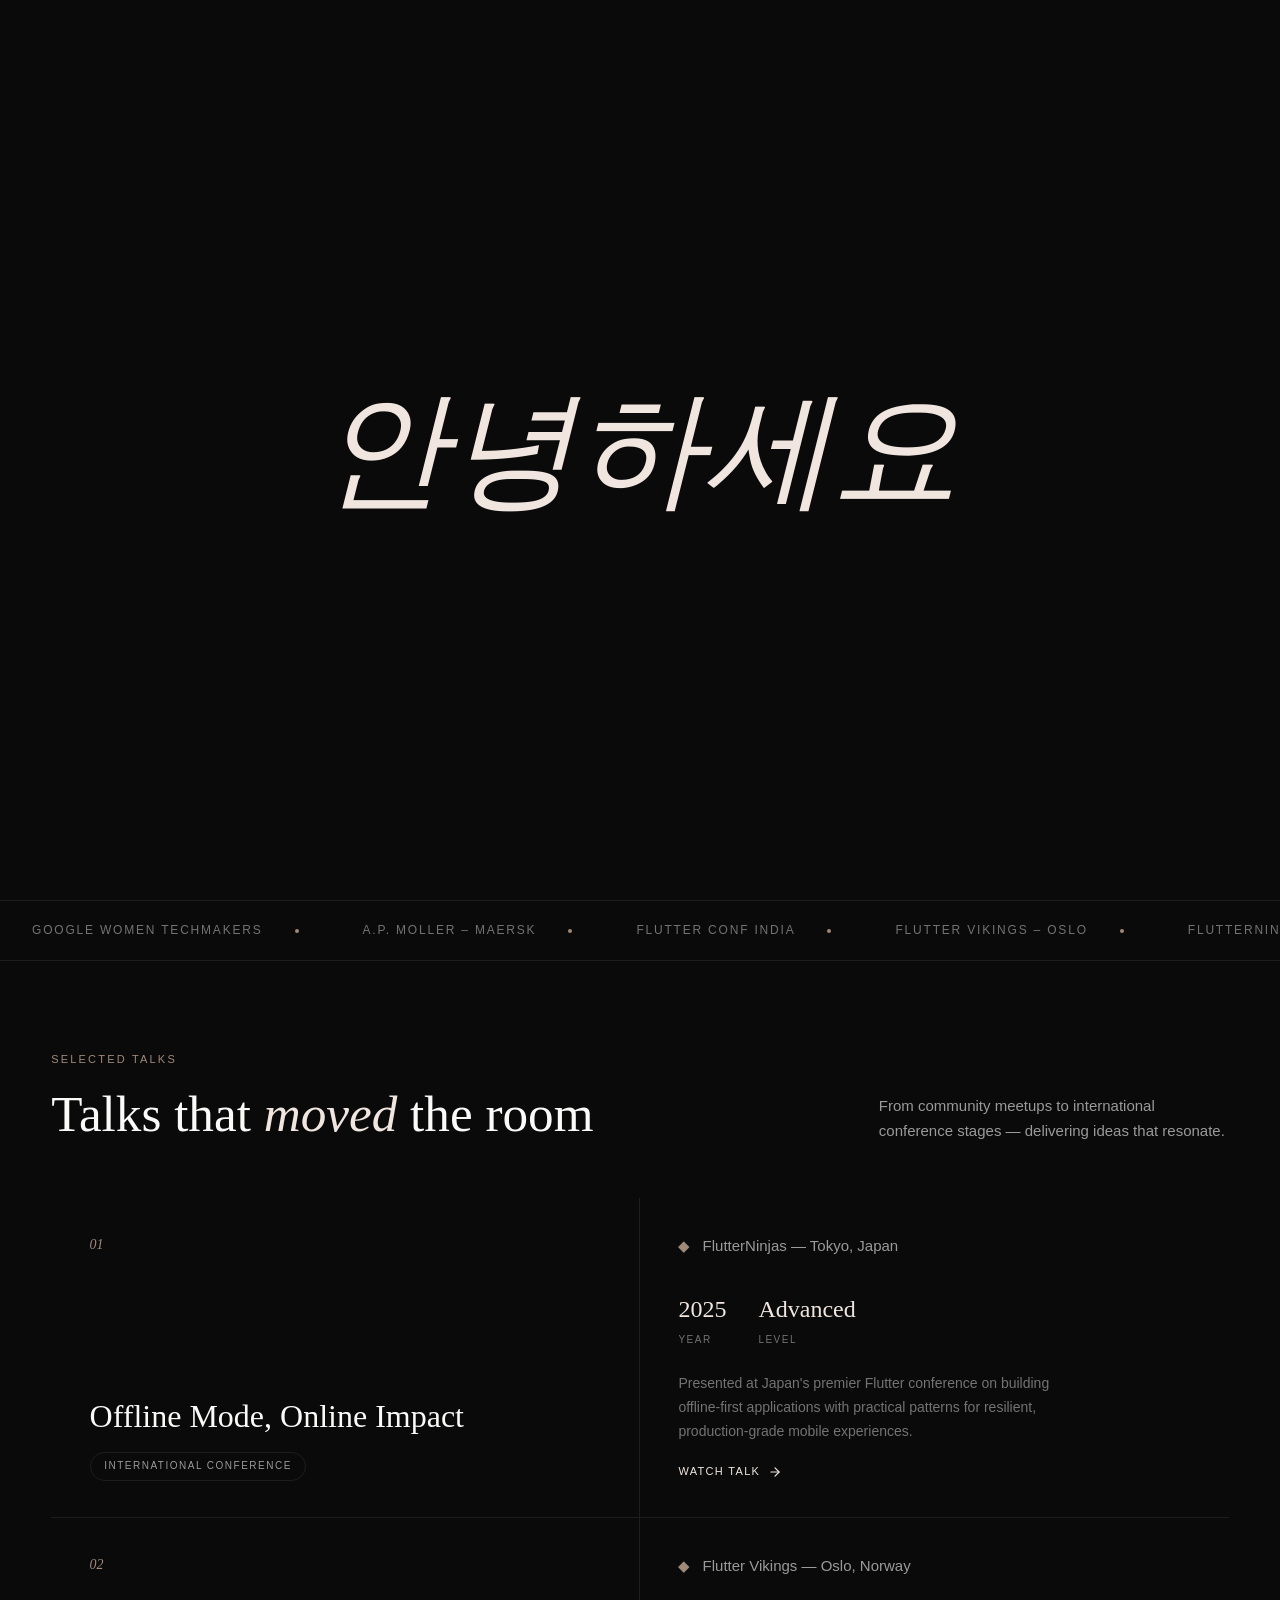
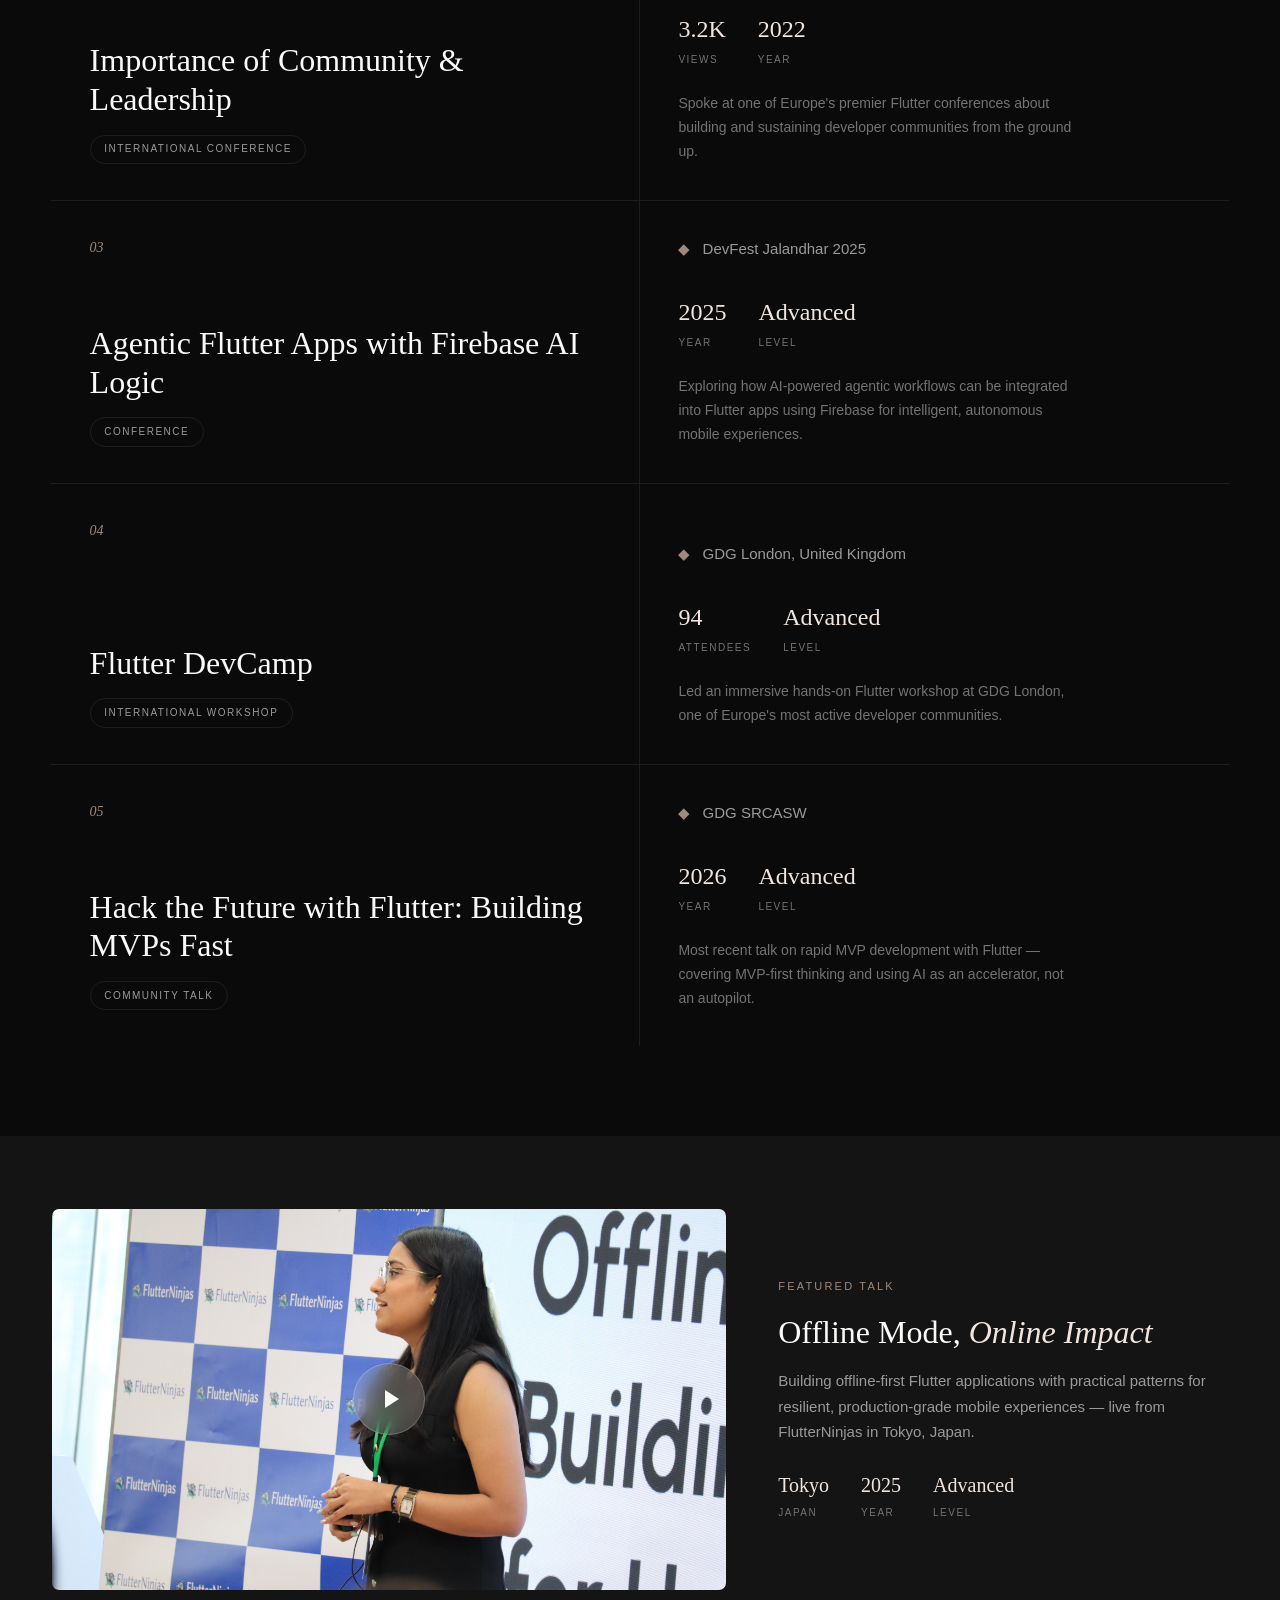
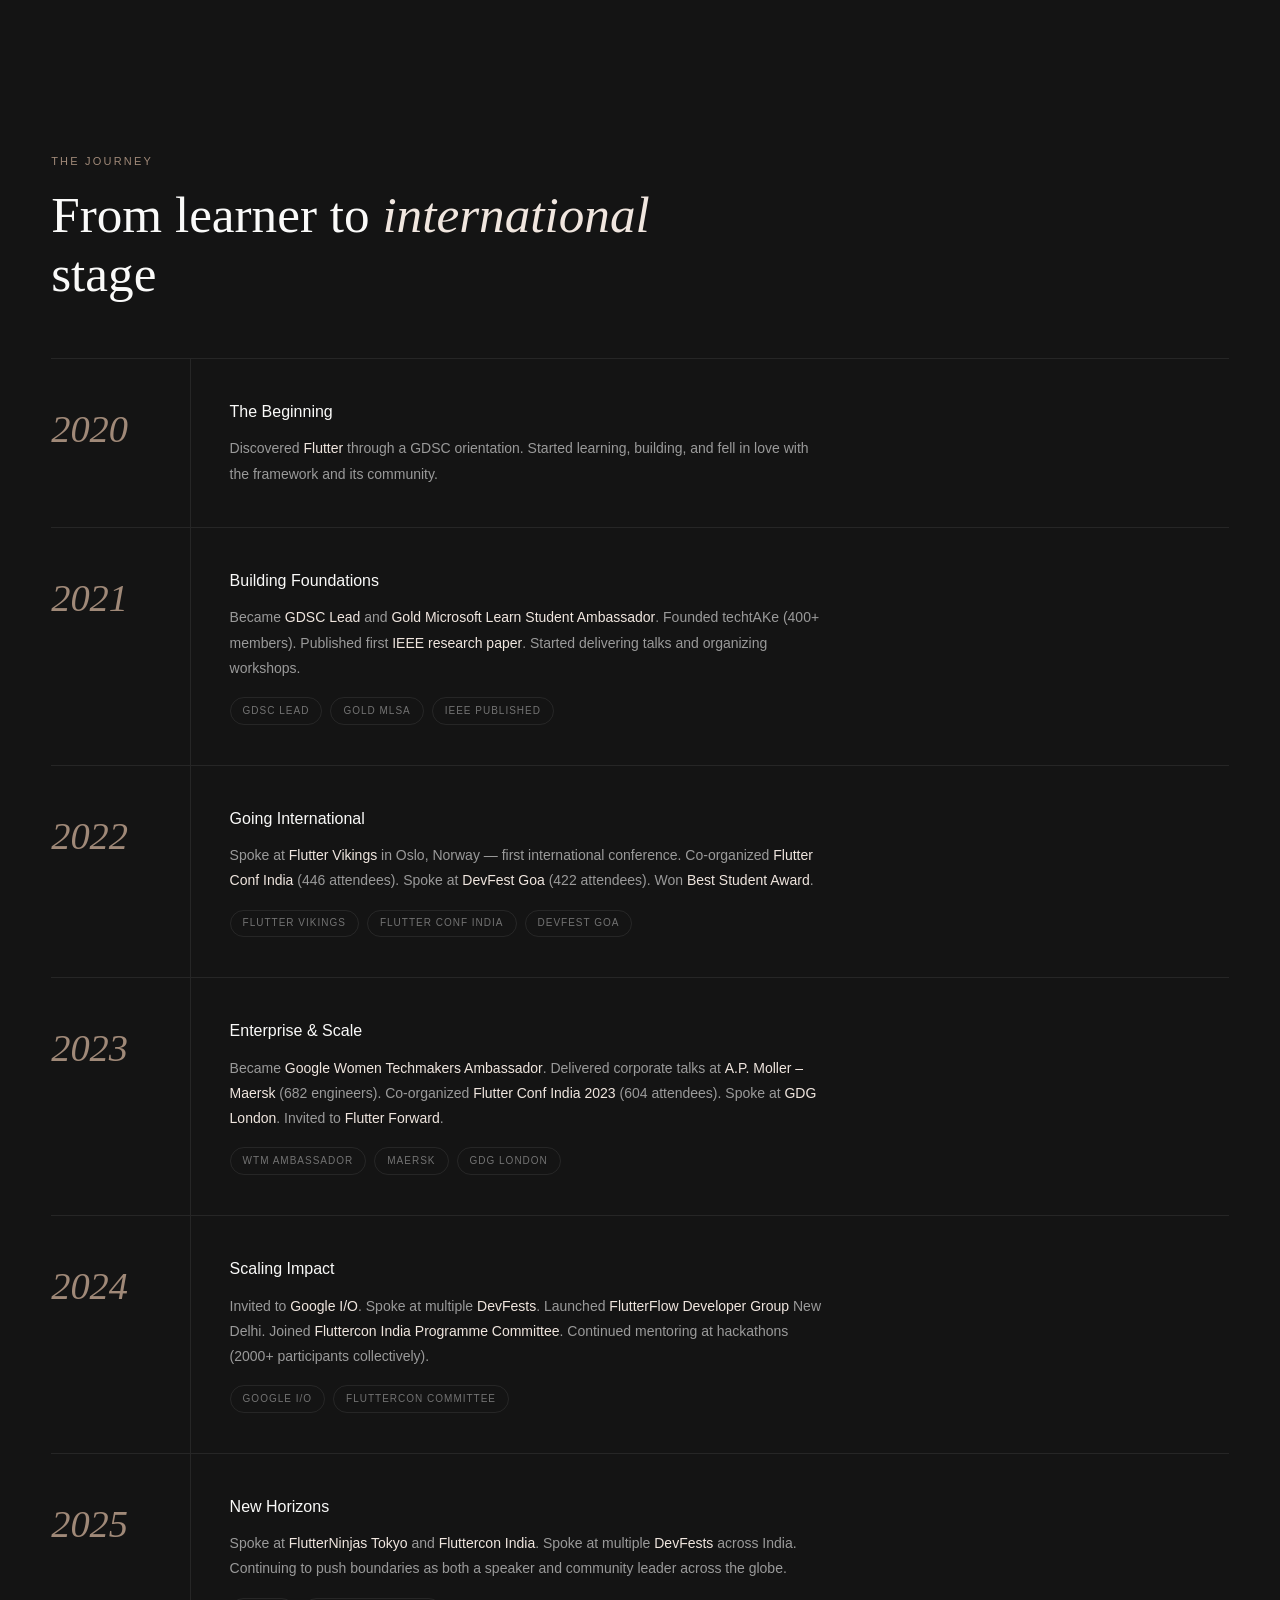
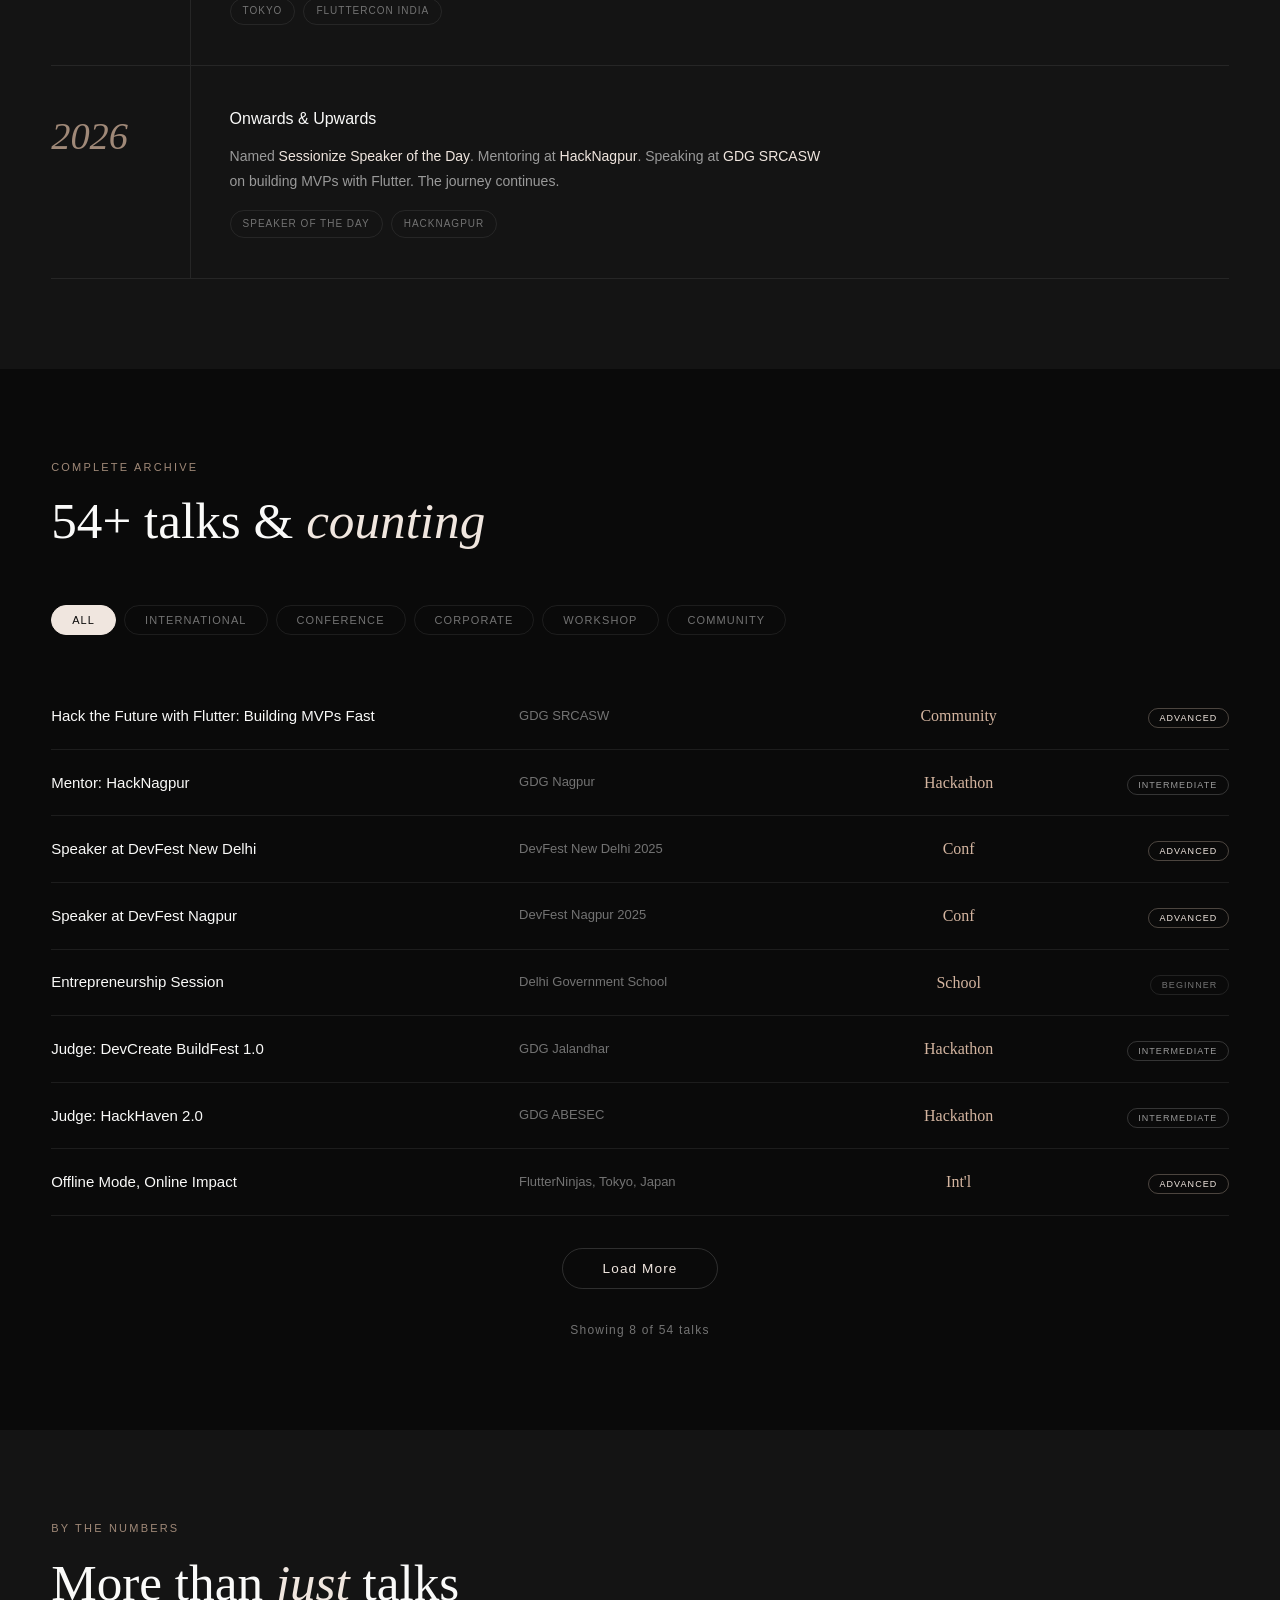
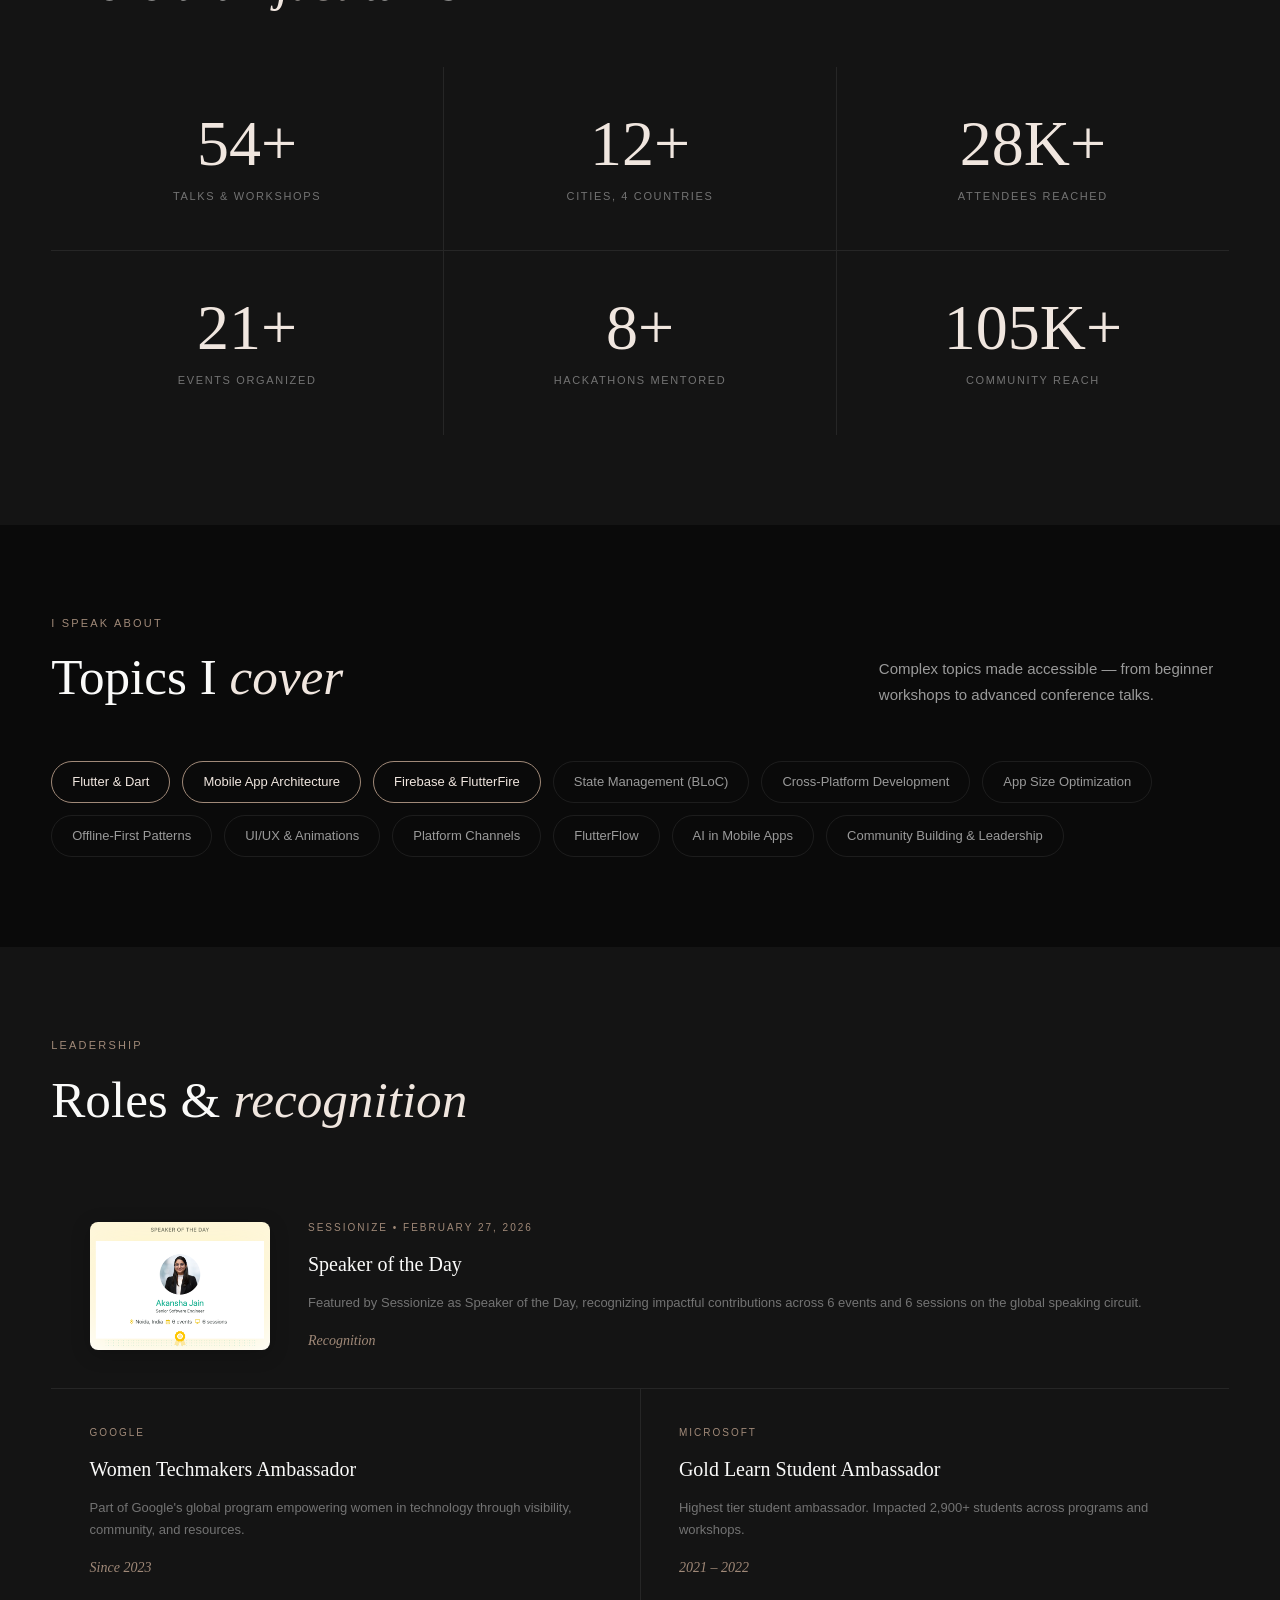
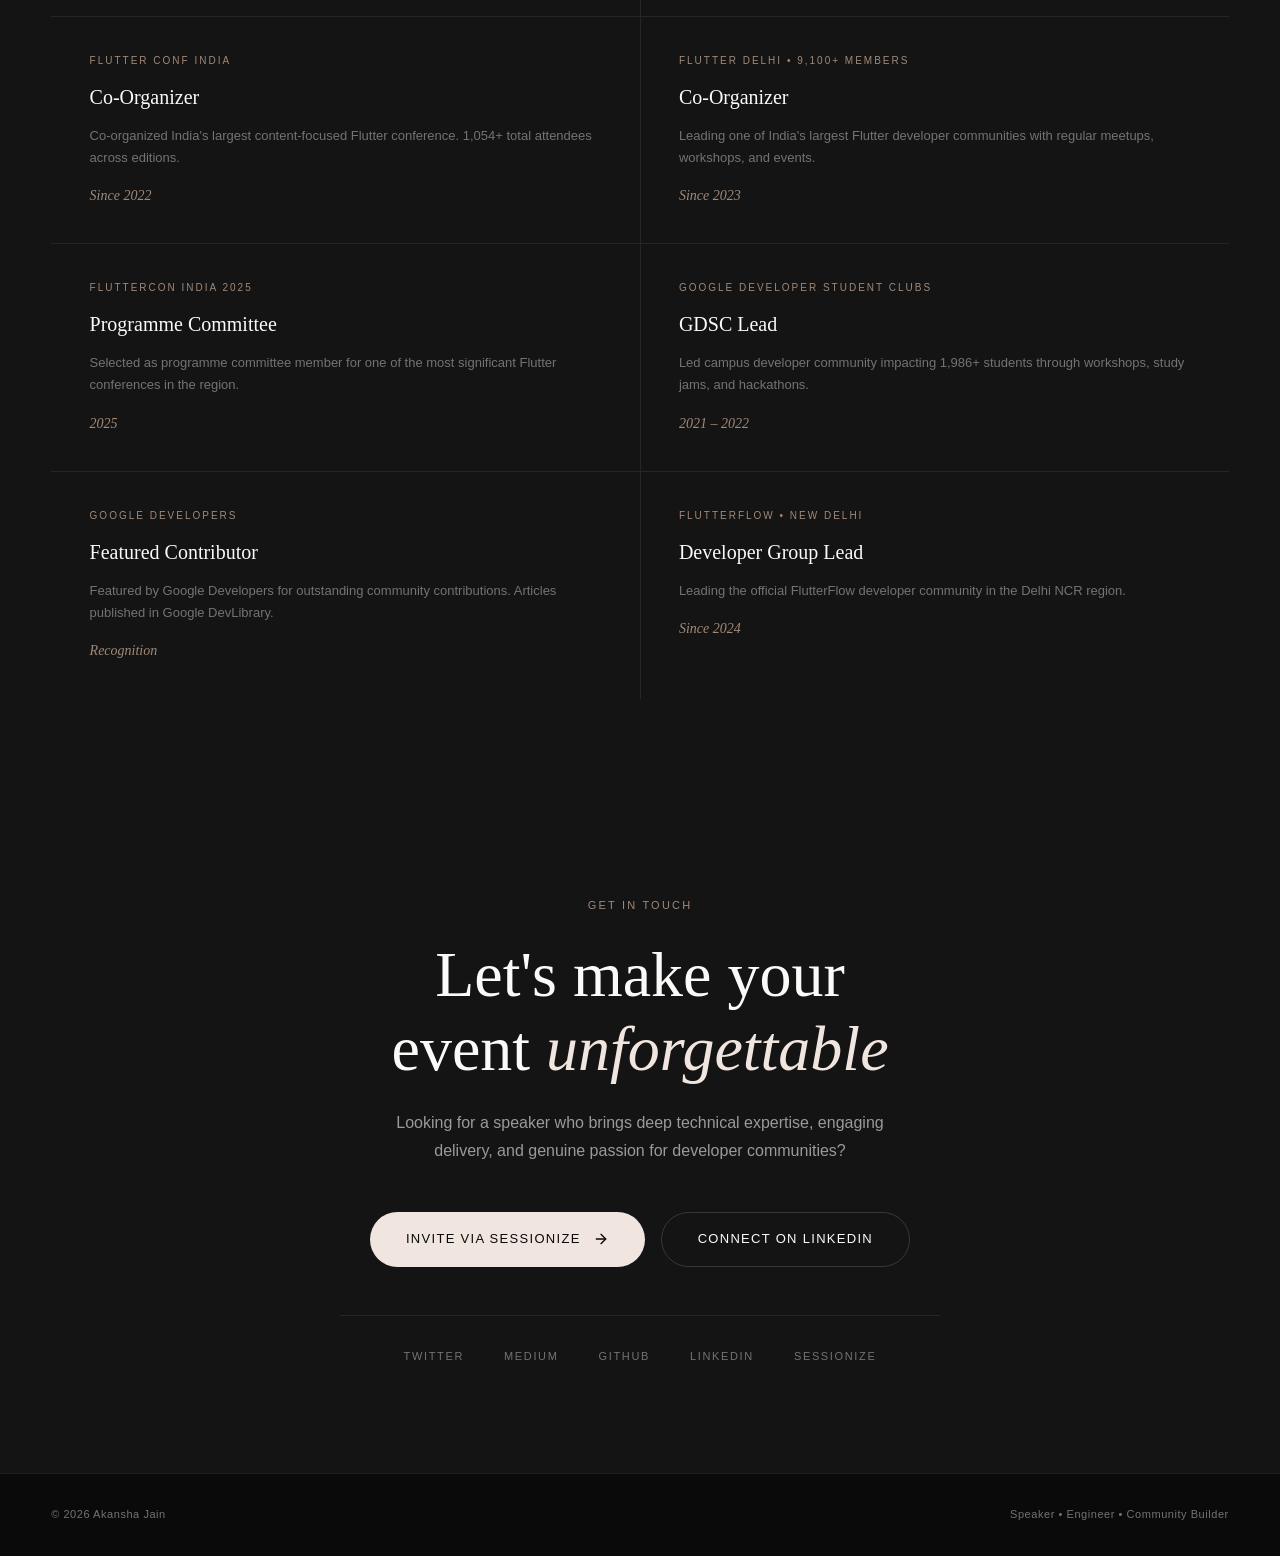
==== index.html @ 5ae53794 "Mobile: hide headshot, center CTA button and stats" ====
<!DOCTYPE html>
<html lang="en">
<head>
    <meta charset="UTF-8">
    <meta name="viewport" content="width=device-width, initial-scale=1.0">
    <title>Akansha Jain — Speaker & Community Builder</title>
    <meta name="description" content="Akansha Jain — 54+ talks, 28K+ attendees, international speaker across Europe & Asia. Flutter expert, Google Women Techmakers Ambassador, and community builder.">
    <meta name="keywords" content="Akansha Jain, Flutter speaker, tech speaker, conference speaker, mobile development, Google Women Techmakers, Flutter Delhi, community builder">
    <meta name="robots" content="index, follow">
    <meta name="theme-color" content="#0a0a0a">
    <meta name="referrer" content="strict-origin-when-downgrade">
    <meta http-equiv="Content-Security-Policy" content="default-src 'self'; script-src 'self' 'unsafe-inline'; style-src 'self' 'unsafe-inline' https://fonts.googleapis.com; font-src https://fonts.gstatic.com; img-src 'self' data:; connect-src 'self'; base-uri 'self'; form-action 'self';">
    <link rel="canonical" href="https://akanshajain.dev/">

    <!-- Open Graph / Social -->
    <meta property="og:type" content="website">
    <meta property="og:title" content="Akansha Jain — Speaker & Community Builder">
    <meta property="og:description" content="54+ talks | 28K+ attendees | International speaker across Europe & Asia | Flutter Expert | Google Women Techmakers Ambassador">
    <meta property="og:url" content="https://akanshajain.dev/">
    <meta property="og:image" content="https://akanshajain.dev/og-image.png">
    <meta property="og:image:width" content="1200">
    <meta property="og:image:height" content="630">
    <meta property="og:image:alt" content="Akansha Jain — Speaker & Community Builder | 54+ talks across 4 countries">
    <meta property="og:locale" content="en_US">
    <meta property="og:site_name" content="Akansha Jain">

    <!-- Twitter -->
    <meta name="twitter:card" content="summary_large_image">
    <meta name="twitter:title" content="Akansha Jain — Speaker & Community Builder">
    <meta name="twitter:description" content="54+ talks | 28K+ attendees | International speaker across Europe & Asia">
    <meta name="twitter:creator" content="@Akansha2001">
    <meta name="twitter:image" content="https://akanshajain.dev/og-image.png">
    <meta name="twitter:image:alt" content="Akansha Jain — Speaker & Community Builder | 54+ talks across 4 countries">

    <link rel="icon" type="image/svg+xml" href="favicon.svg">
    <link rel="preconnect" href="https://fonts.googleapis.com">
    <link rel="preconnect" href="https://fonts.gstatic.com" crossorigin>
    <link href="https://fonts.googleapis.com/css2?family=DM+Sans:ital,opsz,wght@0,9..40,300;0,9..40,400;0,9..40,500;1,9..40,300;1,9..40,400&family=Playfair+Display:ital,wght@0,400;0,500;0,600;0,700;1,400;1,500&display=swap" rel="stylesheet">

    <style>
        :root {
            --black: #0a0a0a;
            --dark: #141414;
            --dark-2: #1a1a1a;
            --dark-3: #222222;
            --cream: #f0e6df;
            --cream-light: #f7f0eb;
            --warm: #d4b5a0;
            --warm-muted: #a08978;
            --text: #fafaf9;
            --text-secondary: #9a9a9a;
            --text-muted: #737373;
            --accent: #e8cdb8;
            --line: rgba(255, 255, 255, 0.08);
            --line-hover: rgba(255, 255, 255, 0.15);
        }

        * {
            margin: 0;
            padding: 0;
            box-sizing: border-box;
        }

        img {
            max-width: 100%;
            height: auto;
        }

        .skip-to-content {
            position: absolute;
            top: -100%;
            left: 1rem;
            padding: 0.75rem 1.5rem;
            background: var(--cream);
            color: var(--black);
            border-radius: 4px;
            font-size: 0.875rem;
            z-index: 200;
            text-decoration: none;
        }

        .skip-to-content:focus {
            top: 1rem;
        }

        html {
            scroll-behavior: smooth;
            font-size: 16px;
            scroll-padding-top: 80px;
        }

        body::before {
            content: '';
            position: fixed;
            top: 0;
            left: 0;
            width: 100%;
            height: 100%;
            pointer-events: none;
            z-index: 99;
            opacity: 0.035;
            background-image: url("data:image/svg+xml,%3Csvg viewBox='0 0 256 256' xmlns='http://www.w3.org/2000/svg'%3E%3Cfilter id='noise'%3E%3CfeTurbulence type='fractalNoise' baseFrequency='0.9' numOctaves='4' stitchTiles='stitch'/%3E%3C/filter%3E%3Crect width='100%25' height='100%25' filter='url(%23noise)'/%3E%3C/svg%3E");
            background-repeat: repeat;
            background-size: 128px 128px;
        }

        .scroll-progress {
            position: fixed;
            top: 0;
            left: 0;
            height: 2px;
            width: 0%;
            background: linear-gradient(90deg, var(--cream), var(--warm-muted));
            z-index: 101;
            transition: width 0.1s linear;
        }

        body {
            font-family: 'DM Sans', -apple-system, BlinkMacSystemFont, sans-serif;
            background: var(--black);
            color: var(--text);
            line-height: 1.6;
            overflow-x: hidden;
            -webkit-font-smoothing: antialiased;
            -moz-osx-font-smoothing: grayscale;
        }

        ::selection {
            background: var(--warm);
            color: var(--black);
        }

        /* ---- HELLO SPLASH ---- */
        .hello-splash {
            position: fixed;
            inset: 0;
            z-index: 9999;
            background: var(--black);
            display: flex;
            align-items: center;
            justify-content: center;
            transition: opacity 0.8s cubic-bezier(0.22, 1, 0.36, 1),
                        visibility 0.8s;
        }

        .hello-splash.hidden {
            opacity: 0;
            visibility: hidden;
            pointer-events: none;
        }

        .hello-word {
            font-family: 'Playfair Display', serif;
            font-size: clamp(2.5rem, 10vw, 8rem);
            font-weight: 400;
            font-style: italic;
            color: var(--cream);
            position: absolute;
            opacity: 0;
            transform: translateY(20px) scale(0.96);
            transition: opacity 0.5s cubic-bezier(0.22, 1, 0.36, 1),
                        transform 0.5s cubic-bezier(0.22, 1, 0.36, 1);
            white-space: nowrap;
            padding: 0 1rem;
        }

        .hello-word.active {
            opacity: 1;
            transform: translateY(0) scale(1);
        }

        .hello-word.fading {
            opacity: 0;
            transform: translateY(-20px) scale(0.96);
        }

        /* ---- CURSOR FOLLOWER ---- */
        .cursor-glow {
            position: fixed;
            width: 300px;
            height: 300px;
            border-radius: 50%;
            background: radial-gradient(circle, rgba(228, 205, 184, 0.04) 0%, transparent 70%);
            pointer-events: none;
            z-index: 1;
            transform: translate(-50%, -50%);
            transition: transform 0.1s ease;
            will-change: transform;
        }

        /* ---- NAVIGATION ---- */
        nav {
            position: fixed;
            top: 0;
            width: 100%;
            z-index: 100;
            padding: 0 clamp(1.5rem, 4vw, 4rem);
            transition: background 0.4s;
        }

        nav.scrolled {
            background: rgba(10, 10, 10, 0.9);
            backdrop-filter: blur(30px);
            -webkit-backdrop-filter: blur(30px);
        }

        .nav-inner {
            display: flex;
            justify-content: space-between;
            align-items: center;
            height: 72px;
            border-bottom: 1px solid var(--line);
        }

        .nav-logo {
            font-family: 'DM Sans', sans-serif;
            font-size: 0.8125rem;
            font-weight: 500;
            letter-spacing: 0.15em;
            text-transform: uppercase;
            color: var(--text);
            text-decoration: none;
        }

        .nav-links {
            display: flex;
            align-items: center;
            gap: 2.5rem;
            list-style: none;
        }

        .nav-links a {
            font-size: 0.8125rem;
            font-weight: 400;
            letter-spacing: 0.05em;
            color: var(--text-secondary);
            text-decoration: none;
            text-transform: uppercase;
            transition: color 0.3s;
            position: relative;
        }

        .nav-links a:hover {
            color: var(--text);
        }

        .nav-links a::after {
            content: '';
            position: absolute;
            left: 0;
            bottom: -2px;
            width: 0;
            height: 1px;
            background: var(--cream);
            transition: width 0.4s cubic-bezier(0.22, 1, 0.36, 1);
        }

        .nav-links a:hover::after {
            width: 100%;
        }

        .nav-cta-btn {
            font-size: 0.75rem !important;
            letter-spacing: 0.15em !important;
            padding: 0.6rem 1.5rem;
            border: 1px solid var(--line-hover);
            border-radius: 100px;
            transition: all 0.4s cubic-bezier(0.22, 1, 0.36, 1) !important;
        }

        .nav-cta-btn:hover {
            background: var(--cream) !important;
            color: var(--black) !important;
            border-color: var(--cream) !important;
        }

        .nav-cta-btn::after {
            display: none !important;
        }

        .hamburger {
            display: none;
            background: none;
            border: none;
            cursor: pointer;
            padding: 8px;
        }

        .hamburger span {
            display: block;
            width: 22px;
            height: 1px;
            background: var(--text);
            margin: 6px 0;
            transition: all 0.3s;
        }

        /* ---- HERO ---- */
        .hero {
            min-height: 100vh;
            display: flex;
            flex-direction: column;
            justify-content: center;
            padding: clamp(6rem, 12vh, 10rem) clamp(1.5rem, 4vw, 4rem) clamp(3rem, 6vh, 5rem);
            position: relative;
        }

        .hero-headshot {
            position: absolute;
            right: clamp(2rem, 6vw, 8rem);
            top: 50%;
            transform: translateY(-50%);
            width: clamp(180px, 18vw, 280px);
            height: clamp(240px, 24vw, 380px);
            border-radius: 200px;
            overflow: hidden;
            opacity: 0;
            z-index: 2;
        }

        .hero-animate .hero-headshot {
            animation: headshotReveal 1.2s cubic-bezier(0.22, 1, 0.36, 1) 0.6s forwards;
        }

        .hero-headshot::before {
            content: '';
            position: absolute;
            inset: -1px;
            border-radius: 200px;
            border: 1px solid var(--line-hover);
            z-index: 1;
            transition: border-color 0.6s;
        }

        .hero-headshot:hover::before {
            border-color: var(--warm-muted);
        }

        .hero-headshot::after {
            content: '';
            position: absolute;
            inset: -20px;
            border-radius: 200px;
            background: radial-gradient(ellipse at center, rgba(228, 205, 184, 0.06) 0%, transparent 70%);
            z-index: 0;
            animation: headshotGlow 4s ease-in-out infinite alternate;
        }

        .hero-headshot img {
            width: 100%;
            height: 100%;
            object-fit: cover;
            object-position: center top;
            filter: grayscale(20%) contrast(1.05);
            transition: filter 0.6s, transform 0.6s cubic-bezier(0.22, 1, 0.36, 1);
            position: relative;
            z-index: 1;
        }

        .hero-headshot:hover img {
            filter: grayscale(0%) contrast(1);
            transform: scale(1.03);
        }

        @keyframes headshotReveal {
            from {
                opacity: 0;
                transform: translateY(-48%) scale(0.95);
            }
            to {
                opacity: 1;
                transform: translateY(-50%) scale(1);
            }
        }

        @keyframes headshotGlow {
            from { opacity: 0.5; }
            to { opacity: 1; }
        }

        .hero-overline {
            font-size: 0.75rem;
            letter-spacing: 0.2em;
            text-transform: uppercase;
            color: var(--warm-muted);
            margin-bottom: 2rem;
            opacity: 0;
            transform: translateY(20px);
        }

        .hero-animate .hero-overline {
            animation: revealUp 0.8s cubic-bezier(0.22, 1, 0.36, 1) 0.1s forwards;
        }

        .hero-title {
            font-family: 'Playfair Display', serif;
            font-size: clamp(3rem, 8vw, 8rem);
            font-weight: 400;
            line-height: 1.05;
            letter-spacing: -0.02em;
            margin-bottom: 2.5rem;
            max-width: 1100px;
        }

        .hero-title .line {
            display: block;
            overflow: hidden;
        }

        .hero-title .line-inner {
            display: block;
            opacity: 0;
            transform: translateY(100%);
        }

        .hero-animate .hero-title .line:nth-child(1) .line-inner {
            animation: revealLine 1s cubic-bezier(0.22, 1, 0.36, 1) 0.2s forwards;
        }
        .hero-animate .hero-title .line:nth-child(2) .line-inner {
            animation: revealLine 1s cubic-bezier(0.22, 1, 0.36, 1) 0.55s forwards;
        }
        .hero-animate .hero-title .line:nth-child(3) .line-inner {
            animation: revealLine 1s cubic-bezier(0.22, 1, 0.36, 1) 0.9s forwards;
        }

        .hero-title em {
            font-style: italic;
            color: var(--cream);
        }

        .hero-bottom {
            display: flex;
            justify-content: space-between;
            align-items: flex-end;
            margin-top: auto;
            padding-top: 4rem;
            opacity: 0;
        }

        .hero-animate .hero-bottom {
            animation: fadeIn 1s ease 1.2s forwards;
        }

        .hero-description {
            font-size: clamp(0.9rem, 1.2vw, 1.0625rem);
            color: var(--text-secondary);
            max-width: 420px;
            line-height: 1.7;
            font-weight: 300;
        }

        .hero-cta {
            display: inline-flex;
            align-items: center;
            gap: 0.75rem;
            padding: 0.9rem 2rem;
            background: var(--cream);
            color: var(--black);
            text-decoration: none;
            font-size: 0.8125rem;
            font-weight: 500;
            letter-spacing: 0.1em;
            text-transform: uppercase;
            border-radius: 100px;
            margin-top: 1.5rem;
            transition: all 0.4s cubic-bezier(0.22, 1, 0.36, 1);
        }

        .hero-cta:hover {
            background: var(--text);
            transform: translateY(-2px);
            box-shadow: 0 20px 60px rgba(228, 205, 184, 0.15);
        }

        .hero-cta svg {
            transition: transform 0.3s;
        }

        .hero-cta:hover svg {
            transform: translateX(4px);
        }

        .hero-stats-row {
            display: flex;
            gap: clamp(2rem, 4vw, 4rem);
        }

        .hero-stat {
            text-align: right;
        }

        .hero-stat-number {
            font-family: 'Playfair Display', serif;
            font-size: clamp(2rem, 4vw, 3.5rem);
            font-weight: 400;
            color: var(--cream);
            line-height: 1;
        }

        .hero-stat-label {
            font-size: 0.6875rem;
            letter-spacing: 0.15em;
            text-transform: uppercase;
            color: var(--text-muted);
            margin-top: 0.5rem;
        }

        .scroll-indicator {
            position: absolute;
            bottom: 2rem;
            left: 50%;
            transform: translateX(-50%);
            display: flex;
            flex-direction: column;
            align-items: center;
            gap: 0.5rem;
            opacity: 0;
        }

        .hero-animate .scroll-indicator {
            animation: fadeIn 1s ease 1.8s forwards;
        }

        .scroll-indicator span {
            font-size: 0.625rem;
            letter-spacing: 0.2em;
            text-transform: uppercase;
            color: var(--text-muted);
        }

        .scroll-line {
            width: 1px;
            height: 40px;
            background: var(--line);
            position: relative;
            overflow: hidden;
        }

        .scroll-line::after {
            content: '';
            position: absolute;
            top: -100%;
            left: 0;
            width: 100%;
            height: 100%;
            background: var(--cream);
            animation: scrollDown 2s ease-in-out infinite;
        }

        @keyframes scrollDown {
            0% { top: -100%; }
            100% { top: 100%; }
        }

        /* ---- MARQUEE ---- */
        .marquee-section {
            border-top: 1px solid var(--line);
            border-bottom: 1px solid var(--line);
            padding: 1.25rem 0;
            overflow: hidden;
            position: relative;
        }

        .marquee-track {
            display: flex;
            animation: marquee 30s linear infinite;
            width: max-content;
        }

        .marquee-item {
            display: flex;
            align-items: center;
            gap: 2rem;
            padding: 0 2rem;
            white-space: nowrap;
        }

        .marquee-item span {
            font-size: 0.75rem;
            letter-spacing: 0.15em;
            text-transform: uppercase;
            color: var(--text-muted);
            font-weight: 400;
        }

        .marquee-dot {
            width: 4px;
            height: 4px;
            border-radius: 50%;
            background: var(--warm-muted);
        }

        @keyframes marquee {
            0% { transform: translateX(0); }
            100% { transform: translateX(-50%); }
        }

        /* ---- SECTIONS SHARED ---- */
        section {
            padding: clamp(5rem, 10vh, 8rem) clamp(1.5rem, 4vw, 4rem);
        }

        .section-inner {
            max-width: 1200px;
            margin: 0 auto;
        }

        .section-header {
            display: flex;
            justify-content: space-between;
            align-items: flex-end;
            margin-bottom: clamp(3rem, 6vh, 5rem);
            gap: 2rem;
        }

        .section-label {
            font-size: 0.6875rem;
            letter-spacing: 0.2em;
            text-transform: uppercase;
            color: var(--warm-muted);
            margin-bottom: 1rem;
        }

        .section-title {
            font-family: 'Playfair Display', serif;
            font-size: clamp(2rem, 4vw, 3.5rem);
            font-weight: 400;
            line-height: 1.15;
            max-width: 600px;
        }

        .section-title em {
            font-style: italic;
            color: var(--cream);
        }

        .section-desc {
            font-size: 0.9375rem;
            color: var(--text-secondary);
            max-width: 350px;
            line-height: 1.7;
            font-weight: 300;
        }

        /* ---- SPEAKER OF THE DAY (in roles grid) ---- */
        .role-highlight {
            grid-column: 1 / -1;
            background: var(--dark);
            padding: clamp(2rem, 4vh, 3rem) clamp(1.5rem, 3vw, 2.5rem);
            display: flex;
            align-items: center;
            gap: clamp(1.5rem, 3vw, 2.5rem);
            transition: background 0.4s;
        }

        .role-highlight:hover {
            background: var(--dark-2);
        }

        .role-highlight-img {
            flex-shrink: 0;
            width: 180px;
            border-radius: 8px;
            overflow: hidden;
            box-shadow: 0 4px 20px rgba(0, 0, 0, 0.2);
        }

        .role-highlight-img img {
            width: 100%;
            display: block;
        }

        .role-highlight-content {
            flex: 1;
        }

        @media (max-width: 600px) {
            .role-highlight {
                flex-direction: column;
            }

            .role-highlight-img {
                width: 200px;
            }
        }

        /* ---- FEATURED TALKS ---- */
        .featured {
            background: var(--black);
        }

        .featured-grid {
            display: grid;
            gap: 1px;
            background: var(--line);
        }

        .featured-item {
            display: grid;
            grid-template-columns: 1fr 1fr;
            background: var(--black);
            transition: background 0.5s cubic-bezier(0.22, 1, 0.36, 1);
            cursor: default;
            position: relative;
            overflow: hidden;
        }

        .featured-item:hover {
            background: var(--dark);
        }

        .featured-item-left {
            padding: clamp(2rem, 4vh, 3.5rem) clamp(1.5rem, 3vw, 3rem);
            display: flex;
            flex-direction: column;
            justify-content: space-between;
            border-right: 1px solid var(--line);
            min-height: 280px;
        }

        .featured-number {
            font-family: 'Playfair Display', serif;
            font-size: 0.875rem;
            color: var(--warm-muted);
            font-style: italic;
        }

        .featured-talk-title {
            font-family: 'Playfair Display', serif;
            font-size: clamp(1.5rem, 2.5vw, 2.25rem);
            font-weight: 400;
            line-height: 1.2;
            margin: 1rem 0;
            transition: color 0.3s;
        }

        .featured-item:hover .featured-talk-title {
            color: var(--cream);
        }

        .featured-tag {
            display: inline-block;
            font-size: 0.625rem;
            letter-spacing: 0.15em;
            text-transform: uppercase;
            padding: 0.35rem 0.85rem;
            border: 1px solid var(--line);
            border-radius: 100px;
            color: var(--text-secondary);
            width: fit-content;
        }

        .featured-item-right {
            padding: clamp(2rem, 4vh, 3.5rem) clamp(1.5rem, 3vw, 3rem);
            display: flex;
            flex-direction: column;
            justify-content: flex-end;
        }

        .featured-venue {
            font-size: 0.9375rem;
            color: var(--text-secondary);
            font-weight: 300;
            margin-bottom: 0.5rem;
        }

        .featured-venue-flag {
            color: var(--warm-muted);
            margin-right: 0.5rem;
        }

        .featured-meta {
            display: flex;
            gap: 2rem;
            margin-top: 1.5rem;
            flex-wrap: wrap;
        }

        .featured-meta-item {
            display: flex;
            flex-direction: column;
        }

        .featured-meta-value {
            font-family: 'Playfair Display', serif;
            font-size: 1.5rem;
            color: var(--cream);
        }

        .featured-meta-label {
            font-size: 0.625rem;
            letter-spacing: 0.15em;
            text-transform: uppercase;
            color: var(--text-muted);
            margin-top: 0.25rem;
        }

        .featured-description {
            font-size: 0.875rem;
            color: var(--text-muted);
            line-height: 1.7;
            margin-top: 1.5rem;
            max-width: 400px;
            font-weight: 300;
        }

        .featured-link {
            display: inline-flex;
            align-items: center;
            gap: 0.5rem;
            font-size: 0.6875rem;
            letter-spacing: 0.12em;
            text-transform: uppercase;
            color: var(--cream);
            text-decoration: none;
            margin-top: 1.25rem;
            transition: all 0.3s;
        }

        .featured-link:hover {
            color: var(--text);
            gap: 0.75rem;
        }

        .featured-link svg {
            transition: transform 0.3s;
        }

        .featured-link:hover svg {
            transform: translateX(3px);
        }

        /* Video embed section */
        .video-highlight {
            background: var(--dark);
            padding: clamp(4rem, 8vh, 6rem) clamp(1.5rem, 4vw, 4rem);
        }

        .video-inner {
            max-width: 1200px;
            margin: 0 auto;
            display: grid;
            grid-template-columns: 1.5fr 1fr;
            gap: clamp(2rem, 4vw, 4rem);
            align-items: center;
        }

        .video-wrapper {
            position: relative;
            width: 100%;
            padding-bottom: 56.25%;
            border-radius: 8px;
            overflow: hidden;
            border: 1px solid var(--line);
            background: #000;
            cursor: pointer;
        }

        .video-wrapper img {
            position: absolute;
            top: 0;
            left: 0;
            width: 100%;
            height: 100%;
            object-fit: cover;
            transition: opacity 0.4s, transform 0.6s cubic-bezier(0.22, 1, 0.36, 1);
        }

        .video-wrapper:hover img {
            transform: scale(1.03);
            opacity: 0.8;
        }

        .video-play-btn {
            position: absolute;
            top: 50%;
            left: 50%;
            transform: translate(-50%, -50%);
            width: 72px;
            height: 72px;
            border-radius: 50%;
            background: rgba(255, 255, 255, 0.15);
            backdrop-filter: blur(10px);
            -webkit-backdrop-filter: blur(10px);
            border: 1px solid rgba(255, 255, 255, 0.2);
            display: flex;
            align-items: center;
            justify-content: center;
            transition: all 0.4s cubic-bezier(0.22, 1, 0.36, 1);
            z-index: 2;
        }

        .video-wrapper:hover .video-play-btn {
            background: var(--cream);
            border-color: var(--cream);
            transform: translate(-50%, -50%) scale(1.1);
        }

        .video-play-btn svg {
            margin-left: 3px;
            color: var(--text);
            transition: color 0.3s;
        }

        .video-wrapper:hover .video-play-btn svg {
            color: var(--black);
        }

        .video-info {
            display: flex;
            flex-direction: column;
            gap: 1rem;
        }

        .video-label {
            font-size: 0.6875rem;
            letter-spacing: 0.2em;
            text-transform: uppercase;
            color: var(--warm-muted);
        }

        .video-title {
            font-family: 'Playfair Display', serif;
            font-size: clamp(1.5rem, 2.5vw, 2rem);
            font-weight: 400;
            line-height: 1.25;
        }

        .video-title em {
            font-style: italic;
            color: var(--cream);
        }

        .video-desc {
            font-size: 0.9375rem;
            color: var(--text-secondary);
            line-height: 1.7;
            font-weight: 300;
        }

        .video-stats {
            display: flex;
            gap: 2rem;
            margin-top: 0.5rem;
            flex-wrap: wrap;
        }

        .video-stat {
            display: flex;
            flex-direction: column;
        }

        .video-stat-value {
            font-family: 'Playfair Display', serif;
            font-size: 1.25rem;
            color: var(--cream);
        }

        .video-stat-label {
            font-size: 0.625rem;
            letter-spacing: 0.15em;
            text-transform: uppercase;
            color: var(--text-muted);
            margin-top: 0.25rem;
        }

        /* Decorative line that slides in on hover */
        .featured-item::after {
            content: '';
            position: absolute;
            bottom: 0;
            left: 0;
            width: 0;
            height: 1px;
            background: var(--cream);
            transition: width 0.8s cubic-bezier(0.22, 1, 0.36, 1);
        }

        .featured-item:hover::after {
            width: 100%;
        }

        /* ---- JOURNEY / TIMELINE ---- */
        .journey {
            background: var(--dark);
        }

        .timeline {
            position: relative;
        }

        .timeline-row {
            display: grid;
            grid-template-columns: 140px 1fr;
            gap: 0;
            border-top: 1px solid var(--line);
            transition: background 0.4s;
            cursor: default;
        }

        .timeline-row:last-child {
            border-bottom: 1px solid var(--line);
        }

        .timeline-row:hover {
            background: rgba(255, 255, 255, 0.02);
        }

        .timeline-year {
            font-family: 'Playfair Display', serif;
            font-size: clamp(1.5rem, 3vw, 2.5rem);
            font-style: italic;
            color: var(--warm-muted);
            padding: 2.5rem 0;
            border-right: 1px solid var(--line);
            display: flex;
            align-items: flex-start;
            transition: color 0.4s;
        }

        .timeline-row:hover .timeline-year {
            color: var(--cream);
        }

        .timeline-body {
            padding: 2.5rem clamp(1.5rem, 3vw, 3rem);
        }

        .timeline-headline {
            font-size: 1rem;
            font-weight: 500;
            margin-bottom: 0.75rem;
            color: var(--text);
        }

        .timeline-text {
            font-size: 0.875rem;
            color: var(--text-secondary);
            line-height: 1.8;
            font-weight: 300;
            max-width: 600px;
        }

        .timeline-text strong {
            color: var(--cream);
            font-weight: 400;
        }

        .timeline-badges {
            display: flex;
            flex-wrap: wrap;
            gap: 0.5rem;
            margin-top: 1rem;
        }

        .timeline-badge {
            font-size: 0.625rem;
            letter-spacing: 0.1em;
            text-transform: uppercase;
            padding: 0.3rem 0.75rem;
            border: 1px solid var(--line);
            border-radius: 100px;
            color: var(--text-muted);
        }

        /* ---- ALL TALKS ---- */
        .all-talks {
            background: var(--black);
        }

        .filter-row {
            display: flex;
            gap: 0.5rem;
            margin-bottom: 3rem;
            flex-wrap: wrap;
        }

        .filter-btn {
            font-family: 'DM Sans', sans-serif;
            font-size: 0.6875rem;
            letter-spacing: 0.1em;
            text-transform: uppercase;
            padding: 0.5rem 1.25rem;
            border: 1px solid var(--line);
            border-radius: 100px;
            background: transparent;
            color: var(--text-muted);
            cursor: pointer;
            transition: all 0.3s cubic-bezier(0.22, 1, 0.36, 1);
        }

        .filter-btn:hover {
            color: var(--text);
            border-color: var(--line-hover);
        }

        .filter-btn.active {
            background: var(--cream);
            color: var(--black);
            border-color: var(--cream);
        }

        .talks-list {
            display: flex;
            flex-direction: column;
        }

        .talk-row {
            display: grid;
            grid-template-columns: 2fr 1.5fr 0.75fr 0.75fr;
            gap: 1rem;
            align-items: center;
            padding: 1.25rem 0;
            border-bottom: 1px solid var(--line);
            transition: all 0.3s;
            cursor: default;
        }

        .talk-row:hover {
            padding-left: 1rem;
            background: rgba(255, 255, 255, 0.01);
        }

        .talk-row:hover .talk-name {
            color: var(--cream);
        }

        .talk-name {
            font-size: 0.9375rem;
            font-weight: 400;
            color: var(--text);
            transition: color 0.3s;
        }

        .talk-venue {
            font-size: 0.8125rem;
            color: var(--text-muted);
            font-weight: 300;
        }

        .talk-audience {
            font-family: 'Playfair Display', serif;
            font-size: 1rem;
            color: var(--warm);
            text-align: center;
        }

        .talk-level {
            text-align: right;
        }

        .level-pill {
            font-size: 0.5625rem;
            letter-spacing: 0.12em;
            text-transform: uppercase;
            padding: 0.25rem 0.65rem;
            border-radius: 100px;
            border: 1px solid;
        }

        .level-advanced {
            color: var(--cream);
            border-color: rgba(228, 205, 184, 0.3);
        }

        .level-intermediate {
            color: var(--text-secondary);
            border-color: rgba(154, 154, 154, 0.3);
        }

        .level-beginner {
            color: var(--text-muted);
            border-color: rgba(90, 90, 90, 0.3);
        }

        .talks-count {
            text-align: center;
            margin-top: 2rem;
            font-size: 0.75rem;
            color: var(--text-muted);
            letter-spacing: 0.1em;
        }

        .load-more-btn {
            display: block;
            margin: 2rem auto 0;
            padding: 0.75rem 2.5rem;
            background: transparent;
            color: var(--cream);
            border: 1px solid rgba(255,255,255,0.15);
            border-radius: 50px;
            font-family: var(--font-body);
            font-size: 0.85rem;
            letter-spacing: 0.08em;
            cursor: pointer;
            transition: all 0.3s ease;
        }

        .load-more-btn:hover {
            background: rgba(255,255,255,0.06);
            border-color: var(--accent);
            color: var(--accent);
        }

        .load-more-btn.hidden {
            display: none;
        }

        /* ---- IMPACT NUMBERS ---- */
        .impact {
            background: var(--dark);
        }

        .impact-grid {
            display: grid;
            grid-template-columns: repeat(3, 1fr);
            gap: 1px;
            background: var(--line);
        }

        .impact-cell {
            background: var(--dark);
            padding: clamp(2.5rem, 5vh, 4rem) clamp(1.5rem, 3vw, 3rem);
            text-align: center;
            transition: background 0.4s;
        }

        .impact-cell:hover {
            background: var(--dark-2);
        }

        .impact-number {
            font-family: 'Playfair Display', serif;
            font-size: clamp(2.5rem, 5vw, 4rem);
            font-weight: 400;
            color: var(--cream);
            line-height: 1;
            margin-bottom: 0.75rem;
        }

        .impact-label {
            font-size: 0.6875rem;
            letter-spacing: 0.15em;
            text-transform: uppercase;
            color: var(--text-muted);
            font-weight: 400;
        }

        /* ---- EXPERTISE (Topic Grid) ---- */
        .expertise {
            background: var(--black);
        }

        .topic-grid {
            display: flex;
            flex-wrap: wrap;
            gap: 0.75rem;
        }

        .topic-tag {
            padding: 0.6rem 1.25rem;
            border: 1px solid var(--line);
            border-radius: 100px;
            font-size: 0.8125rem;
            font-weight: 400;
            color: var(--text-secondary);
            cursor: default;
            transition: all 0.4s cubic-bezier(0.22, 1, 0.36, 1);
        }

        .topic-tag:hover {
            color: var(--black);
            background: var(--cream);
            border-color: var(--cream);
            transform: translateY(-2px);
        }

        .topic-tag.primary {
            border-color: var(--warm-muted);
            color: var(--cream);
        }

        /* ---- ROLES ---- */
        .roles {
            background: var(--dark);
        }

        .roles-grid {
            display: grid;
            grid-template-columns: repeat(2, 1fr);
            gap: 1px;
            background: var(--line);
        }

        .role-cell {
            background: var(--dark);
            padding: clamp(2rem, 4vh, 3rem) clamp(1.5rem, 3vw, 2.5rem);
            transition: background 0.4s;
            cursor: default;
        }

        .role-cell:hover {
            background: var(--dark-2);
        }

        .role-org {
            font-size: 0.625rem;
            letter-spacing: 0.2em;
            text-transform: uppercase;
            color: var(--warm-muted);
            margin-bottom: 0.75rem;
        }

        .role-title {
            font-family: 'Playfair Display', serif;
            font-size: 1.25rem;
            font-weight: 400;
            margin-bottom: 0.75rem;
            transition: color 0.3s;
        }

        .role-cell:hover .role-title {
            color: var(--cream);
        }

        .role-desc {
            font-size: 0.8125rem;
            color: var(--text-muted);
            line-height: 1.7;
            font-weight: 300;
        }

        .role-year {
            font-family: 'Playfair Display', serif;
            font-style: italic;
            font-size: 0.875rem;
            color: var(--warm-muted);
            margin-top: 1rem;
        }

        /* ---- CTA ---- */
        .cta {
            background: var(--dark);
            padding: clamp(6rem, 12vh, 10rem) clamp(1.5rem, 4vw, 4rem);
            text-align: center;
        }

        .cta-overline {
            font-size: 0.6875rem;
            letter-spacing: 0.2em;
            text-transform: uppercase;
            color: var(--warm-muted);
            margin-bottom: 1.5rem;
        }

        .cta-title {
            font-family: 'Playfair Display', serif;
            font-size: clamp(2rem, 5vw, 4rem);
            font-weight: 400;
            line-height: 1.15;
            margin-bottom: 1.5rem;
        }

        .cta-title em {
            font-style: italic;
            color: var(--cream);
        }

        .cta-subtitle {
            font-size: 1rem;
            color: var(--text-secondary);
            font-weight: 300;
            max-width: 500px;
            margin: 0 auto 3rem;
            line-height: 1.7;
        }

        .cta-buttons {
            display: flex;
            gap: 1rem;
            justify-content: center;
            flex-wrap: wrap;
            margin-bottom: 3rem;
        }

        .btn-main {
            display: inline-flex;
            align-items: center;
            gap: 0.75rem;
            padding: 1rem 2.25rem;
            background: var(--cream);
            color: var(--black);
            text-decoration: none;
            font-size: 0.8125rem;
            font-weight: 500;
            letter-spacing: 0.1em;
            text-transform: uppercase;
            border-radius: 100px;
            transition: all 0.4s cubic-bezier(0.22, 1, 0.36, 1);
        }

        .btn-main:hover {
            background: var(--text);
            transform: translateY(-2px);
            box-shadow: 0 20px 60px rgba(228, 205, 184, 0.15);
        }

        .btn-main svg {
            transition: transform 0.3s;
        }

        .btn-main:hover svg {
            transform: translateX(4px);
        }

        .btn-outline {
            display: inline-flex;
            align-items: center;
            gap: 0.75rem;
            padding: 1rem 2.25rem;
            background: transparent;
            color: var(--text);
            text-decoration: none;
            font-size: 0.8125rem;
            font-weight: 400;
            letter-spacing: 0.1em;
            text-transform: uppercase;
            border-radius: 100px;
            border: 1px solid var(--line-hover);
            transition: all 0.4s cubic-bezier(0.22, 1, 0.36, 1);
        }

        .btn-outline:hover {
            border-color: var(--cream);
            color: var(--cream);
            transform: translateY(-2px);
        }

        .social-links {
            display: flex;
            gap: 2.5rem;
            justify-content: center;
            padding-top: 2rem;
            border-top: 1px solid var(--line);
            max-width: 600px;
            margin: 0 auto;
        }

        .social-link {
            font-size: 0.6875rem;
            letter-spacing: 0.15em;
            text-transform: uppercase;
            color: var(--text-muted);
            text-decoration: none;
            transition: color 0.3s;
            position: relative;
        }

        .social-link:hover {
            color: var(--cream);
        }

        .social-link::after {
            content: '';
            position: absolute;
            left: 0;
            bottom: -2px;
            width: 0;
            height: 1px;
            background: var(--cream);
            transition: width 0.4s cubic-bezier(0.22, 1, 0.36, 1);
        }

        .social-link:hover::after {
            width: 100%;
        }

        /* ---- FOOTER ---- */
        footer {
            padding: 2rem clamp(1.5rem, 4vw, 4rem);
            border-top: 1px solid var(--line);
            display: flex;
            justify-content: space-between;
            align-items: center;
        }

        footer span {
            font-size: 0.6875rem;
            color: var(--text-muted);
            letter-spacing: 0.05em;
        }

        /* ---- ANIMATIONS ---- */
        @keyframes revealUp {
            to {
                opacity: 1;
                transform: translateY(0);
            }
        }

        @keyframes revealLine {
            to {
                opacity: 1;
                transform: translateY(0);
            }
        }

        @keyframes fadeIn {
            from { opacity: 0; }
            to { opacity: 1; }
        }

        .reveal {
            opacity: 0;
            transform: translateY(40px);
            transition: opacity 0.8s cubic-bezier(0.22, 1, 0.36, 1),
                        transform 0.8s cubic-bezier(0.22, 1, 0.36, 1);
        }

        .reveal.visible {
            opacity: 1;
            transform: translateY(0);
        }

        /* Stagger children */
        .stagger-children > * {
            opacity: 0;
            transform: translateY(30px);
            transition: opacity 0.6s cubic-bezier(0.22, 1, 0.36, 1),
                        transform 0.6s cubic-bezier(0.22, 1, 0.36, 1);
        }

        .stagger-children.visible > *:nth-child(1) { transition-delay: 0s; }
        .stagger-children.visible > *:nth-child(2) { transition-delay: 0.08s; }
        .stagger-children.visible > *:nth-child(3) { transition-delay: 0.16s; }
        .stagger-children.visible > *:nth-child(4) { transition-delay: 0.24s; }
        .stagger-children.visible > *:nth-child(5) { transition-delay: 0.32s; }
        .stagger-children.visible > *:nth-child(6) { transition-delay: 0.4s; }
        .stagger-children.visible > *:nth-child(7) { transition-delay: 0.48s; }
        .stagger-children.visible > *:nth-child(8) { transition-delay: 0.56s; }

        .stagger-children.visible > * {
            opacity: 1;
            transform: translateY(0);
        }

        /* ---- RESPONSIVE ---- */
        @media (max-width: 1100px) {
            .hero-headshot {
                width: clamp(140px, 14vw, 200px);
                height: clamp(190px, 19vw, 270px);
                right: clamp(1.5rem, 3vw, 3rem);
            }

            .hero-title {
                max-width: 65%;
                padding-right: 1rem;
            }

            .hero-bottom {
                flex-wrap: wrap;
            }
        }

        @media (max-width: 900px) {
            .nav-links {
                display: none;
                position: absolute;
                top: 72px;
                left: 0;
                right: 0;
                background: rgba(10, 10, 10, 0.97);
                backdrop-filter: blur(30px);
                flex-direction: column;
                padding: 2rem clamp(1.5rem, 4vw, 4rem);
                gap: 1.5rem;
                border-bottom: 1px solid var(--line);
            }

            .nav-links.open {
                display: flex;
            }

            .hamburger {
                display: block;
            }

            .hero {
                min-height: auto;
                padding: 6rem clamp(1.5rem, 4vw, 4rem) 2rem;
                justify-content: flex-start;
            }

            .hero-headshot {
                display: none;
            }

            .hero-overline {
                margin-bottom: 0.75rem;
            }

            .hero-title {
                max-width: 100%;
                margin-bottom: 1.5rem;
            }

            .hero-cta {
                align-self: center;
            }

            .hero-bottom {
                flex-direction: column;
                align-items: center;
                text-align: center;
                gap: 2rem;
                padding-top: 1.5rem;
            }

            .hero-stats-row {
                justify-content: center;
                width: 100%;
            }

            .hero-stat {
                text-align: center;
            }

            @keyframes headshotRevealMobile {
                from { opacity: 0; transform: scale(0.95); }
                to { opacity: 1; transform: scale(1); }
            }

            .video-inner {
                grid-template-columns: 1fr;
            }

            .featured-item {
                grid-template-columns: 1fr;
            }

            .featured-item-left {
                border-right: none;
                border-bottom: 1px solid var(--line);
                min-height: auto;
            }

            .section-header {
                flex-direction: column;
                align-items: flex-start;
            }

            .impact-grid {
                grid-template-columns: repeat(2, 1fr);
            }

            .roles-grid {
                grid-template-columns: 1fr;
            }

            .timeline-row {
                grid-template-columns: 100px 1fr;
            }

            .talk-row {
                grid-template-columns: 1fr 1fr;
                gap: 0.5rem;
            }

            .talk-audience, .talk-level {
                text-align: left;
            }
        }

        @media (max-width: 768px) {
            .talk-row {
                grid-template-columns: 1fr;
                gap: 0.5rem;
                padding: 1.25rem 0;
            }

            .talk-row:hover {
                padding-left: 0;
            }

            .impact-grid {
                grid-template-columns: 1fr;
            }

            .social-links {
                gap: 1.5rem;
                flex-wrap: wrap;
            }

            footer {
                flex-direction: column;
                gap: 0.5rem;
                text-align: center;
            }

            .cursor-glow {
                display: none;
            }

            .scroll-indicator {
                display: none;
            }

            .social-links {
                gap: 1rem;
            }
        }

        @media (max-width: 480px) {
            section {
                padding: clamp(3rem, 8vh, 5rem) clamp(1.25rem, 4vw, 4rem);
            }

            .hero-title {
                font-size: clamp(2.25rem, 10vw, 3rem);
                margin-bottom: 1rem;
            }

            .hero-stats-row {
                gap: 1.5rem;
            }

            .hero-stat-number {
                font-size: clamp(1.5rem, 6vw, 2rem);
            }

            .cta-buttons {
                flex-direction: column;
                align-items: center;
            }

            .timeline-row {
                grid-template-columns: 1fr;
            }

            .timeline-year {
                border-right: none;
                padding-bottom: 0;
            }
        }

        /* Custom scrollbar */
        ::-webkit-scrollbar {
            width: 6px;
        }

        ::-webkit-scrollbar-track {
            background: var(--black);
        }

        ::-webkit-scrollbar-thumb {
            background: var(--dark-3);
            border-radius: 3px;
        }

        ::-webkit-scrollbar-thumb:hover {
            background: var(--warm-muted);
        }
    </style>

    <!-- JSON-LD Structured Data -->
    <script type="application/ld+json">
    {
        "@context": "https://schema.org",
        "@type": "Person",
        "name": "Akansha Jain",
        "url": "https://akanshajain.dev",
        "image": "https://akanshajain.dev/headshot.png",
        "jobTitle": "Speaker & Community Builder",
        "description": "International tech speaker with 54+ talks across 4 countries, Flutter expert, and Google Women Techmakers Ambassador.",
        "sameAs": [
            "https://twitter.com/Akansha2001",
            "https://www.linkedin.com/in/akansha-jain-2001/",
            "https://github.com/jakansha2001",
            "https://medium.com/@akansha.jain1611",
            "https://sessionize.com/akanshajain/"
        ],
        "knowsAbout": ["Flutter", "Dart", "Mobile App Development", "Firebase", "Community Building", "Public Speaking"],
        "alumniOf": {
            "@type": "Organization",
            "name": "Google Women Techmakers"
        },
        "memberOf": [
            {
                "@type": "Organization",
                "name": "Google Women Techmakers"
            },
            {
                "@type": "Organization",
                "name": "Flutter Delhi"
            }
        ]
    }
    </script>
</head>
<body>
    <div class="scroll-progress" id="scrollProgress"></div>

    <noscript>
        <style>
            .hello-splash { display: none !important; }
            .hero .hero-overline, .hero .hero-title .line .line-inner,
            .hero .hero-headshot, .hero .hero-bottom, .hero .scroll-indicator,
            .reveal, .stagger-children > * { opacity: 1 !important; transform: none !important; }
        </style>
    </noscript>

    <!-- Hello Splash -->
    <div class="hello-splash" id="helloSplash">
        <span class="hello-word">Hello</span>
        <span class="hello-word" lang="hi">नमस्ते</span>
        <span class="hello-word" lang="es">Hola</span>
        <span class="hello-word" lang="fr">Bonjour</span>
        <span class="hello-word" lang="de">Hallo</span>
        <span class="hello-word" lang="ja">こんにちは</span>
        <span class="hello-word" lang="pt">Olá</span>
        <span class="hello-word" lang="ko">안녕하세요</span>
        <span class="hello-word" lang="it">Ciao</span>
        <span class="hello-word" lang="th">สวัสดี</span>
        <span class="hello-word" lang="ar">سلام</span>
        <span class="hello-word" lang="zh">你好</span>
    </div>

    <!-- Cursor glow -->
    <div class="cursor-glow" id="cursorGlow"></div>

    <!-- Navigation -->
    <a href="#featured" class="skip-to-content">Skip to content</a>
    <header>
    <nav id="nav">
        <div class="nav-inner">
            <a href="#" class="nav-logo">Akansha Jain</a>
            <ul class="nav-links" id="navLinks">
                <li><a href="#featured">Talks</a></li>
                <li><a href="#all-talks">Archive</a></li>
                <li><a href="#roles">About</a></li>
                <li><a href="#contact" class="nav-cta-btn">Invite to Speak</a></li>
            </ul>
            <button class="hamburger" id="hamburger" aria-label="Toggle menu" aria-expanded="false">
                <span></span>
                <span></span>
                <span></span>
            </button>
        </div>
    </nav>
    </header>

    <main>
    <!-- Hero -->
    <section class="hero">
        <div class="hero-headshot">
            <img src="headshot.png" alt="Akansha Jain" width="1024" height="1024" fetchpriority="high">
        </div>
        <div class="hero-overline">Speaker &bull; Engineer &bull; Community Builder</div>
        <h1 class="hero-title">
            <span class="line"><span class="line-inner">Engineering code.</span></span>
            <span class="line"><span class="line-inner"><em>Inspiring</em></span></span>
            <span class="line"><span class="line-inner">communities.</span></span>
        </h1>
        <div class="hero-bottom">
            <div>
                <p class="hero-description">
                    International conference speaker with 54+ talks across Europe and Asia. Google Women Techmakers Ambassador building the next generation of mobile developers.
                </p>
                <a href="https://sessionize.com/akanshajain/" target="_blank" rel="noopener noreferrer" class="hero-cta">
                    Invite Me to Speak
                    <svg width="16" height="16" viewBox="0 0 24 24" fill="none" stroke="currentColor" stroke-width="2" stroke-linecap="round" stroke-linejoin="round"><line x1="5" y1="12" x2="19" y2="12"/><polyline points="12 5 19 12 12 19"/></svg>
                </a>
            </div>
            <div class="hero-stats-row">
                <div class="hero-stat">
                    <div class="hero-stat-number" data-target="54">0+</div>
                    <div class="hero-stat-label">Talks</div>
                </div>
                <div class="hero-stat">
                    <div class="hero-stat-number" data-target="28">0K+</div>
                    <div class="hero-stat-label">Attendees</div>
                </div>
                <div class="hero-stat">
                    <div class="hero-stat-number" data-target="105">0K+</div>
                    <div class="hero-stat-label">Community</div>
                </div>
            </div>
        </div>
        <div class="scroll-indicator">
            <span>Scroll</span>
            <div class="scroll-line"></div>
        </div>
    </section>

    <!-- Marquee -->
    <div class="marquee-section">
        <div class="marquee-track">
            <div class="marquee-item"><span>Google Women Techmakers</span><div class="marquee-dot"></div></div>
            <div class="marquee-item"><span>A.P. Moller &ndash; Maersk</span><div class="marquee-dot"></div></div>
            <div class="marquee-item"><span>Flutter Conf India</span><div class="marquee-dot"></div></div>
            <div class="marquee-item"><span>Flutter Vikings &ndash; Oslo</span><div class="marquee-dot"></div></div>
            <div class="marquee-item"><span>FlutterNinjas &ndash; Tokyo</span><div class="marquee-dot"></div></div>
            <div class="marquee-item"><span>GDG London</span><div class="marquee-dot"></div></div>
            <div class="marquee-item"><span>Google DevFest</span><div class="marquee-dot"></div></div>
            <div class="marquee-item"><span>FOSS United</span><div class="marquee-dot"></div></div>
            <div class="marquee-item"><span>Google I/O</span><div class="marquee-dot"></div></div>
            <div class="marquee-item"><span>Flutter Forward</span><div class="marquee-dot"></div></div>
            <!-- duplicate for seamless loop -->
            <div class="marquee-item"><span>Google Women Techmakers</span><div class="marquee-dot"></div></div>
            <div class="marquee-item"><span>A.P. Moller &ndash; Maersk</span><div class="marquee-dot"></div></div>
            <div class="marquee-item"><span>Flutter Conf India</span><div class="marquee-dot"></div></div>
            <div class="marquee-item"><span>Flutter Vikings &ndash; Oslo</span><div class="marquee-dot"></div></div>
            <div class="marquee-item"><span>FlutterNinjas &ndash; Tokyo</span><div class="marquee-dot"></div></div>
            <div class="marquee-item"><span>GDG London</span><div class="marquee-dot"></div></div>
            <div class="marquee-item"><span>Google DevFest</span><div class="marquee-dot"></div></div>
            <div class="marquee-item"><span>FOSS United</span><div class="marquee-dot"></div></div>
            <div class="marquee-item"><span>Google I/O</span><div class="marquee-dot"></div></div>
            <div class="marquee-item"><span>Flutter Forward</span><div class="marquee-dot"></div></div>
        </div>
    </div>

    <!-- Featured Talks -->
    <section class="featured" id="featured">
        <div class="section-inner">
            <div class="section-header reveal">
                <div>
                    <div class="section-label">Selected Talks</div>
                    <h2 class="section-title">Talks that <em>moved</em> the room</h2>
                </div>
                <p class="section-desc">From community meetups to international conference stages &mdash; delivering ideas that resonate.</p>
            </div>
            <div class="featured-grid reveal">
                <div class="featured-item">
                    <div class="featured-item-left">
                        <div class="featured-number">01</div>
                        <div>
                            <h3 class="featured-talk-title">Offline Mode, Online Impact</h3>
                            <div class="featured-tag">International Conference</div>
                        </div>
                    </div>
                    <div class="featured-item-right">
                        <div class="featured-venue"><span class="featured-venue-flag">&#9670;</span> FlutterNinjas &mdash; Tokyo, Japan</div>
                        <div class="featured-meta">
                            <div class="featured-meta-item">
                                <span class="featured-meta-value">2025</span>
                                <span class="featured-meta-label">Year</span>
                            </div>
                            <div class="featured-meta-item">
                                <span class="featured-meta-value">Advanced</span>
                                <span class="featured-meta-label">Level</span>
                            </div>
                        </div>
                        <p class="featured-description">Presented at Japan's premier Flutter conference on building offline-first applications with practical patterns for resilient, production-grade mobile experiences.</p>
                        <a href="https://www.youtube.com/watch?v=y5F3L9v-uyI" target="_blank" rel="noopener noreferrer" class="featured-link">
                            Watch Talk
                            <svg width="14" height="14" viewBox="0 0 24 24" fill="none" stroke="currentColor" stroke-width="2" stroke-linecap="round" stroke-linejoin="round"><line x1="5" y1="12" x2="19" y2="12"/><polyline points="12 5 19 12 12 19"/></svg>
                        </a>
                    </div>
                </div>

                <div class="featured-item">
                    <div class="featured-item-left">
                        <div class="featured-number">02</div>
                        <div>
                            <h3 class="featured-talk-title">Importance of Community & Leadership</h3>
                            <div class="featured-tag">International Conference</div>
                        </div>
                    </div>
                    <div class="featured-item-right">
                        <div class="featured-venue"><span class="featured-venue-flag">&#9670;</span> Flutter Vikings &mdash; Oslo, Norway</div>
                        <div class="featured-meta">
                            <div class="featured-meta-item">
                                <span class="featured-meta-value">3.2K</span>
                                <span class="featured-meta-label">Views</span>
                            </div>
                            <div class="featured-meta-item">
                                <span class="featured-meta-value">2022</span>
                                <span class="featured-meta-label">Year</span>
                            </div>
                        </div>
                        <p class="featured-description">Spoke at one of Europe's premier Flutter conferences about building and sustaining developer communities from the ground up.</p>
                    </div>
                </div>

                <div class="featured-item">
                    <div class="featured-item-left">
                        <div class="featured-number">03</div>
                        <div>
                            <h3 class="featured-talk-title">Agentic Flutter Apps with Firebase AI Logic</h3>
                            <div class="featured-tag">Conference</div>
                        </div>
                    </div>
                    <div class="featured-item-right">
                        <div class="featured-venue"><span class="featured-venue-flag">&#9670;</span> DevFest Jalandhar 2025</div>
                        <div class="featured-meta">
                            <div class="featured-meta-item">
                                <span class="featured-meta-value">2025</span>
                                <span class="featured-meta-label">Year</span>
                            </div>
                            <div class="featured-meta-item">
                                <span class="featured-meta-value">Advanced</span>
                                <span class="featured-meta-label">Level</span>
                            </div>
                        </div>
                        <p class="featured-description">Exploring how AI-powered agentic workflows can be integrated into Flutter apps using Firebase for intelligent, autonomous mobile experiences.</p>
                    </div>
                </div>

                <div class="featured-item">
                    <div class="featured-item-left">
                        <div class="featured-number">04</div>
                        <div>
                            <h3 class="featured-talk-title">Flutter DevCamp</h3>
                            <div class="featured-tag">International Workshop</div>
                        </div>
                    </div>
                    <div class="featured-item-right">
                        <div class="featured-venue"><span class="featured-venue-flag">&#9670;</span> GDG London, United Kingdom</div>
                        <div class="featured-meta">
                            <div class="featured-meta-item">
                                <span class="featured-meta-value">94</span>
                                <span class="featured-meta-label">Attendees</span>
                            </div>
                            <div class="featured-meta-item">
                                <span class="featured-meta-value">Advanced</span>
                                <span class="featured-meta-label">Level</span>
                            </div>
                        </div>
                        <p class="featured-description">Led an immersive hands-on Flutter workshop at GDG London, one of Europe's most active developer communities.</p>
                    </div>
                </div>

                <div class="featured-item">
                    <div class="featured-item-left">
                        <div class="featured-number">05</div>
                        <div>
                            <h3 class="featured-talk-title">Hack the Future with Flutter: Building MVPs Fast</h3>
                            <div class="featured-tag">Community Talk</div>
                        </div>
                    </div>
                    <div class="featured-item-right">
                        <div class="featured-venue"><span class="featured-venue-flag">&#9670;</span> GDG SRCASW</div>
                        <div class="featured-meta">
                            <div class="featured-meta-item">
                                <span class="featured-meta-value">2026</span>
                                <span class="featured-meta-label">Year</span>
                            </div>
                            <div class="featured-meta-item">
                                <span class="featured-meta-value">Advanced</span>
                                <span class="featured-meta-label">Level</span>
                            </div>
                        </div>
                        <p class="featured-description">Most recent talk on rapid MVP development with Flutter &mdash; covering MVP-first thinking and using AI as an accelerator, not an autopilot.</p>
                    </div>
                </div>
            </div>
        </div>
    </section>

    <!-- Video Highlight -->
    <div class="video-highlight">
        <div class="video-inner reveal">
            <a href="https://www.youtube.com/watch?v=y5F3L9v-uyI" target="_blank" rel="noopener noreferrer" class="video-wrapper" aria-label="Watch talk on YouTube">
                <img src="speakng.jpg" alt="Akansha Jain speaking at FlutterNinjas Tokyo" width="4898" height="3265" loading="lazy">
                <div class="video-play-btn">
                    <svg width="24" height="24" viewBox="0 0 24 24" fill="currentColor"><polygon points="6 3 20 12 6 21 6 3"/></svg>
                </div>
            </a>
            <div class="video-info">
                <div class="video-label">Featured Talk</div>
                <h3 class="video-title">Offline Mode, <em>Online Impact</em></h3>
                <p class="video-desc">Building offline-first Flutter applications with practical patterns for resilient, production-grade mobile experiences — live from FlutterNinjas in Tokyo, Japan.</p>
                <div class="video-stats">
                    <div class="video-stat">
                        <span class="video-stat-value">Tokyo</span>
                        <span class="video-stat-label">Japan</span>
                    </div>
                    <div class="video-stat">
                        <span class="video-stat-value">2025</span>
                        <span class="video-stat-label">Year</span>
                    </div>
                    <div class="video-stat">
                        <span class="video-stat-value">Advanced</span>
                        <span class="video-stat-label">Level</span>
                    </div>
                </div>
            </div>
        </div>
    </div>

    <!-- Journey -->
    <section class="journey" id="journey">
        <div class="section-inner">
            <div class="section-header reveal">
                <div>
                    <div class="section-label">The Journey</div>
                    <h2 class="section-title">From learner to <em>international</em> stage</h2>
                </div>
            </div>
            <div class="timeline stagger-children">
                <div class="timeline-row">
                    <div class="timeline-year">2020</div>
                    <div class="timeline-body">
                        <h3 class="timeline-headline">The Beginning</h3>
                        <div class="timeline-text">Discovered <strong>Flutter</strong> through a GDSC orientation. Started learning, building, and fell in love with the framework and its community.</div>
                    </div>
                </div>
                <div class="timeline-row">
                    <div class="timeline-year">2021</div>
                    <div class="timeline-body">
                        <h3 class="timeline-headline">Building Foundations</h3>
                        <div class="timeline-text">Became <strong>GDSC Lead</strong> and <strong>Gold Microsoft Learn Student Ambassador</strong>. Founded techtAKe (400+ members). Published first <strong>IEEE research paper</strong>. Started delivering talks and organizing workshops.</div>
                        <div class="timeline-badges">
                            <span class="timeline-badge">GDSC Lead</span>
                            <span class="timeline-badge">Gold MLSA</span>
                            <span class="timeline-badge">IEEE Published</span>
                        </div>
                    </div>
                </div>
                <div class="timeline-row">
                    <div class="timeline-year">2022</div>
                    <div class="timeline-body">
                        <h3 class="timeline-headline">Going International</h3>
                        <div class="timeline-text">Spoke at <strong>Flutter Vikings</strong> in Oslo, Norway &mdash; first international conference. Co-organized <strong>Flutter Conf India</strong> (446 attendees). Spoke at <strong>DevFest Goa</strong> (422 attendees). Won <strong>Best Student Award</strong>.</div>
                        <div class="timeline-badges">
                            <span class="timeline-badge">Flutter Vikings</span>
                            <span class="timeline-badge">Flutter Conf India</span>
                            <span class="timeline-badge">DevFest Goa</span>
                        </div>
                    </div>
                </div>
                <div class="timeline-row">
                    <div class="timeline-year">2023</div>
                    <div class="timeline-body">
                        <h3 class="timeline-headline">Enterprise & Scale</h3>
                        <div class="timeline-text">Became <strong>Google Women Techmakers Ambassador</strong>. Delivered corporate talks at <strong>A.P. Moller &ndash; Maersk</strong> (682 engineers). Co-organized <strong>Flutter Conf India 2023</strong> (604 attendees). Spoke at <strong>GDG London</strong>. Invited to <strong>Flutter Forward</strong>.</div>
                        <div class="timeline-badges">
                            <span class="timeline-badge">WTM Ambassador</span>
                            <span class="timeline-badge">Maersk</span>
                            <span class="timeline-badge">GDG London</span>
                        </div>
                    </div>
                </div>
                <div class="timeline-row">
                    <div class="timeline-year">2024</div>
                    <div class="timeline-body">
                        <h3 class="timeline-headline">Scaling Impact</h3>
                        <div class="timeline-text">Invited to <strong>Google I/O</strong>. Spoke at multiple <strong>DevFests</strong>. Launched <strong>FlutterFlow Developer Group</strong> New Delhi. Joined <strong>Fluttercon India Programme Committee</strong>. Continued mentoring at hackathons (2000+ participants collectively).</div>
                        <div class="timeline-badges">
                            <span class="timeline-badge">Google I/O</span>
                            <span class="timeline-badge">Fluttercon Committee</span>
                        </div>
                    </div>
                </div>
                <div class="timeline-row">
                    <div class="timeline-year">2025</div>
                    <div class="timeline-body">
                        <h3 class="timeline-headline">New Horizons</h3>
                        <div class="timeline-text">Spoke at <strong>FlutterNinjas Tokyo</strong> and <strong>Fluttercon India</strong>. Spoke at multiple <strong>DevFests</strong> across India. Continuing to push boundaries as both a speaker and community leader across the globe.</div>
                        <div class="timeline-badges">
                            <span class="timeline-badge">Tokyo</span>
                            <span class="timeline-badge">Fluttercon India</span>
                        </div>
                    </div>
                </div>

                <div class="timeline-row">
                    <div class="timeline-year">2026</div>
                    <div class="timeline-body">
                        <h3 class="timeline-headline">Onwards &amp; Upwards</h3>
                        <div class="timeline-text">Named <strong>Sessionize Speaker of the Day</strong>. Mentoring at <strong>HackNagpur</strong>. Speaking at <strong>GDG SRCASW</strong> on building MVPs with Flutter. The journey continues.</div>
                        <div class="timeline-badges">
                            <span class="timeline-badge">Speaker of the Day</span>
                            <span class="timeline-badge">HackNagpur</span>
                        </div>
                    </div>
                </div>
            </div>
        </div>
    </section>

    <!-- All Talks -->
    <section class="all-talks" id="all-talks">
        <div class="section-inner">
            <div class="section-header reveal">
                <div>
                    <div class="section-label">Complete Archive</div>
                    <h2 class="section-title">54+ talks & <em>counting</em></h2>
                </div>
            </div>

            <div class="filter-row reveal">
                <button class="filter-btn active" data-filter="all">All</button>
                <button class="filter-btn" data-filter="international">International</button>
                <button class="filter-btn" data-filter="conference">Conference</button>
                <button class="filter-btn" data-filter="corporate">Corporate</button>
                <button class="filter-btn" data-filter="workshop">Workshop</button>
                <button class="filter-btn" data-filter="community">Community</button>
            </div>

            <div class="talks-list" id="talksBody"></div>
            <button class="load-more-btn" id="loadMoreBtn">Load More</button>
            <div class="talks-count" id="talksCount"></div>
        </div>
    </section>

    <!-- Impact Numbers -->
    <section class="impact" id="impact">
        <div class="section-inner">
            <div class="section-header reveal">
                <div>
                    <div class="section-label">By the Numbers</div>
                    <h2 class="section-title">More than <em>just</em> talks</h2>
                </div>
            </div>
            <div class="impact-grid reveal">
                <div class="impact-cell">
                    <div class="impact-number">54+</div>
                    <div class="impact-label">Talks & Workshops</div>
                </div>
                <div class="impact-cell">
                    <div class="impact-number">12+</div>
                    <div class="impact-label">Cities, 4 Countries</div>
                </div>
                <div class="impact-cell">
                    <div class="impact-number">28K+</div>
                    <div class="impact-label">Attendees Reached</div>
                </div>
                <div class="impact-cell">
                    <div class="impact-number">21+</div>
                    <div class="impact-label">Events Organized</div>
                </div>
                <div class="impact-cell">
                    <div class="impact-number">8+</div>
                    <div class="impact-label">Hackathons Mentored</div>
                </div>
                <div class="impact-cell">
                    <div class="impact-number">105K+</div>
                    <div class="impact-label">Community Reach</div>
                </div>
            </div>
        </div>
    </section>

    <!-- Expertise -->
    <section class="expertise" id="expertise">
        <div class="section-inner">
            <div class="section-header reveal">
                <div>
                    <div class="section-label">I Speak About</div>
                    <h2 class="section-title">Topics I <em>cover</em></h2>
                </div>
                <p class="section-desc">Complex topics made accessible &mdash; from beginner workshops to advanced conference talks.</p>
            </div>
            <div class="topic-grid reveal">
                <span class="topic-tag primary">Flutter & Dart</span>
                <span class="topic-tag primary">Mobile App Architecture</span>
                <span class="topic-tag primary">Firebase & FlutterFire</span>
                <span class="topic-tag">State Management (BLoC)</span>
                <span class="topic-tag">Cross-Platform Development</span>
                <span class="topic-tag">App Size Optimization</span>
                <span class="topic-tag">Offline-First Patterns</span>
                <span class="topic-tag">UI/UX & Animations</span>
                <span class="topic-tag">Platform Channels</span>
                <span class="topic-tag">FlutterFlow</span>
                <span class="topic-tag">AI in Mobile Apps</span>
                <span class="topic-tag">Community Building & Leadership</span>
            </div>
        </div>
    </section>

    <!-- Roles -->
    <section class="roles" id="roles">
        <div class="section-inner">
            <div class="section-header reveal">
                <div>
                    <div class="section-label">Leadership</div>
                    <h2 class="section-title">Roles & <em>recognition</em></h2>
                </div>
            </div>
            <div class="roles-grid reveal">
                <div class="role-highlight">
                    <div class="role-highlight-img">
                        <img src="speaker_of_the_day_sessionize.png" alt="Akansha Jain — Sessionize Speaker of the Day" width="714" height="508" loading="lazy">
                    </div>
                    <div class="role-highlight-content">
                        <div class="role-org">Sessionize &bull; February 27, 2026</div>
                        <h3 class="role-title">Speaker of the Day</h3>
                        <div class="role-desc">Featured by Sessionize as Speaker of the Day, recognizing impactful contributions across 6 events and 6 sessions on the global speaking circuit.</div>
                        <div class="role-year">Recognition</div>
                    </div>
                </div>
                <div class="role-cell">
                    <div class="role-org">Google</div>
                    <h3 class="role-title">Women Techmakers Ambassador</h3>
                    <div class="role-desc">Part of Google's global program empowering women in technology through visibility, community, and resources.</div>
                    <div class="role-year">Since 2023</div>
                </div>
                <div class="role-cell">
                    <div class="role-org">Microsoft</div>
                    <h3 class="role-title">Gold Learn Student Ambassador</h3>
                    <div class="role-desc">Highest tier student ambassador. Impacted 2,900+ students across programs and workshops.</div>
                    <div class="role-year">2021 &ndash; 2022</div>
                </div>
                <div class="role-cell">
                    <div class="role-org">Flutter Conf India</div>
                    <h3 class="role-title">Co-Organizer</h3>
                    <div class="role-desc">Co-organized India's largest content-focused Flutter conference. 1,054+ total attendees across editions.</div>
                    <div class="role-year">Since 2022</div>
                </div>
                <div class="role-cell">
                    <div class="role-org">Flutter Delhi &bull; 9,100+ Members</div>
                    <h3 class="role-title">Co-Organizer</h3>
                    <div class="role-desc">Leading one of India's largest Flutter developer communities with regular meetups, workshops, and events.</div>
                    <div class="role-year">Since 2023</div>
                </div>
                <div class="role-cell">
                    <div class="role-org">Fluttercon India 2025</div>
                    <h3 class="role-title">Programme Committee</h3>
                    <div class="role-desc">Selected as programme committee member for one of the most significant Flutter conferences in the region.</div>
                    <div class="role-year">2025</div>
                </div>
                <div class="role-cell">
                    <div class="role-org">Google Developer Student Clubs</div>
                    <h3 class="role-title">GDSC Lead</h3>
                    <div class="role-desc">Led campus developer community impacting 1,986+ students through workshops, study jams, and hackathons.</div>
                    <div class="role-year">2021 &ndash; 2022</div>
                </div>
                <div class="role-cell">
                    <div class="role-org">Google Developers</div>
                    <h3 class="role-title">Featured Contributor</h3>
                    <div class="role-desc">Featured by Google Developers for outstanding community contributions. Articles published in Google DevLibrary.</div>
                    <div class="role-year">Recognition</div>
                </div>
                <div class="role-cell">
                    <div class="role-org">FlutterFlow &bull; New Delhi</div>
                    <h3 class="role-title">Developer Group Lead</h3>
                    <div class="role-desc">Leading the official FlutterFlow developer community in the Delhi NCR region.</div>
                    <div class="role-year">Since 2024</div>
                </div>
            </div>
        </div>
    </section>

    <!-- CTA -->
    <section class="cta" id="contact">
        <div class="cta-overline">Get in Touch</div>
        <h2 class="cta-title">Let's make your<br>event <em>unforgettable</em></h2>
        <p class="cta-subtitle">Looking for a speaker who brings deep technical expertise, engaging delivery, and genuine passion for developer communities?</p>
        <div class="cta-buttons">
            <a href="https://sessionize.com/akanshajain/" target="_blank" rel="noopener noreferrer" class="btn-main">
                Invite via Sessionize
                <svg width="16" height="16" viewBox="0 0 24 24" fill="none" stroke="currentColor" stroke-width="2" stroke-linecap="round" stroke-linejoin="round"><line x1="5" y1="12" x2="19" y2="12"/><polyline points="12 5 19 12 12 19"/></svg>
            </a>
            <a href="https://www.linkedin.com/in/akansha-jain-2001/" target="_blank" rel="noopener noreferrer" class="btn-outline">
                Connect on LinkedIn
            </a>
        </div>
        <div class="social-links">
            <a href="https://twitter.com/Akansha2001" target="_blank" rel="noopener noreferrer" class="social-link">Twitter</a>
            <a href="https://medium.com/@akansha.jain1611" target="_blank" rel="noopener noreferrer" class="social-link">Medium</a>
            <a href="https://github.com/jakansha2001" target="_blank" rel="noopener noreferrer" class="social-link">GitHub</a>
            <a href="https://www.linkedin.com/in/akansha-jain-2001/" target="_blank" rel="noopener noreferrer" class="social-link">LinkedIn</a>
            <a href="https://sessionize.com/akanshajain/" target="_blank" rel="noopener noreferrer" class="social-link">Sessionize</a>
        </div>
    </section>

    </main>
    <footer>
        <span>&copy; 2026 Akansha Jain</span>
        <span>Speaker &bull; Engineer &bull; Community Builder</span>
    </footer>

    <script>
        // ---- TALKS DATA ----
        const talks = [
            { name: "Hack the Future with Flutter: Building MVPs Fast", venue: "GDG SRCASW", audience: "Community", level: "advanced", type: "community" },
            { name: "Mentor: HackNagpur", venue: "GDG Nagpur", audience: "Hackathon", level: "intermediate", type: "community" },
            { name: "Speaker at DevFest New Delhi", venue: "DevFest New Delhi 2025", audience: "Conf", level: "advanced", type: "conference" },
            { name: "Speaker at DevFest Nagpur", venue: "DevFest Nagpur 2025", audience: "Conf", level: "advanced", type: "conference" },
            { name: "Entrepreneurship Session", venue: "Delhi Government School", audience: "School", level: "beginner", type: "community" },
            { name: "Judge: DevCreate BuildFest 1.0", venue: "GDG Jalandhar", audience: "Hackathon", level: "intermediate", type: "community" },
            { name: "Judge: HackHaven 2.0", venue: "GDG ABESEC", audience: "Hackathon", level: "intermediate", type: "community" },
            { name: "Offline Mode, Online Impact", venue: "FlutterNinjas, Tokyo, Japan", audience: "Int'l", level: "advanced", type: "international" },
            { name: "Agentic Flutter Apps with Firebase AI Logic", venue: "DevFest Jalandhar 2025", audience: "Conf", level: "advanced", type: "conference" },
            { name: "The Developer's Guide to MultiPlatform Frontends", venue: "FlutterSphere Delhi", audience: "192", level: "advanced", type: "community" },
            { name: "Mastering Flutter App Size Optimization", venue: "DevFest Noida 2024", audience: "107", level: "advanced", type: "conference" },
            { name: "Mastering Flutter App Size Optimization", venue: "DevFest Jalandhar 2024", audience: "76", level: "advanced", type: "conference" },
            { name: "Beyond the Swipe: Gamified App Experiences", venue: "SheBuilds Noida", audience: "74", level: "advanced", type: "community" },
            { name: "Game of Screens: Where Widgets Win or Die", venue: "DevFest Noida", audience: "387", level: "advanced", type: "conference" },
            { name: "F3: Flutter Firebase Fusion", venue: "Coffee with Frontend Club", audience: "77", level: "advanced", type: "community" },
            { name: "Flutter DevCamp", venue: "GDG London, UK", audience: "94", level: "advanced", type: "international" },
            { name: "Let's return Nothing", venue: "Flutter Conf India", audience: "446", level: "advanced", type: "conference" },
            { name: "Make your apps powerful with Unit Testing", venue: "Flutter Conf India Pre-Event, Bengaluru", audience: "92", level: "advanced", type: "conference" },
            { name: "Flutter AMA with Akansha", venue: "Twitter Space", audience: "630", level: "advanced", type: "community" },
            { name: "Manage State with BLoC", venue: "University of Delhi", audience: "248", level: "advanced", type: "workshop" },
            { name: "Platform Channels: Native Code Communication", venue: "RoundTechSquare", audience: "302", level: "advanced", type: "community" },
            { name: "Integrating Latest Flutter Developments", venue: "Flutter Surat", audience: "89", level: "advanced", type: "community" },
            { name: "Unleashing Flutter's Latest Advancements", venue: "GDSC MIET", audience: "112", level: "advanced", type: "community" },
            { name: "Leveraging Flutter for Enterprise Apps", venue: "A.P. Moller \u2013 Maersk", audience: "682", level: "advanced", type: "corporate" },
            { name: "Let's Explore Trees in Flutter", venue: "DevFest Noida", audience: "320", level: "advanced", type: "conference" },
            { name: "Flutter Development Workshop", venue: "Flutter Festival, GDSC SRCASW", audience: "234", level: "advanced", type: "workshop" },
            { name: "Mastering Asset Management in Flutter: Optimize, Organize, Automate!", venue: "Kotlin User Group, Gurugram (UDAAN 2025)", audience: "102", level: "intermediate", type: "community" },
            { name: "Flutter Workshop: Learn and Build", venue: "Tech Winter Break", audience: "82", level: "advanced", type: "workshop" },
            { name: "Will Your Code Crack the Cookie?", venue: "GirlScript Summer of Code", audience: "87", level: "intermediate", type: "community" },
            { name: "Flutter in a Flash: Build Beautiful Apps in Minutes", venue: "GDSC University of Lucknow", audience: "52", level: "intermediate", type: "community" },
            { name: "Streamlining Asset Management in Flutter", venue: "DevFest Jalandhar", audience: "291", level: "intermediate", type: "conference" },
            { name: "Uncovering Flutter: Future of Cross-Platform", venue: "GDSC AKGEC", audience: "83", level: "intermediate", type: "community" },
            { name: "Whirling through Widgets", venue: "FOSS United Delhi", audience: "52", level: "intermediate", type: "community" },
            { name: "Showcase your Flutter website with Firebase Hosting", venue: "GDG Goa, DevFest Goa", audience: "422", level: "intermediate", type: "conference" },
            { name: "Implicit Animations in Flutter", venue: "A.P. Moller \u2013 Maersk", audience: "256", level: "intermediate", type: "corporate" },
            { name: "Flutter & Firebase: UI & Auth", venue: "HackNSUT TechWeek", audience: "584", level: "intermediate", type: "community" },
            { name: "Streamlining Asset Management in Flutter", venue: "Flutter Delhi Meetup", audience: "148", level: "intermediate", type: "community" },
            { name: "Fluttering into the Future: Crafting Cross-Platform Wonders", venue: "BML Munjal University", audience: "89", level: "beginner", type: "community" },
            { name: "Flutter Basics Workshop", venue: "Shaheed Rajguru College", audience: "54", level: "beginner", type: "workshop" },
            { name: "Flutter Odyssey: Cross-Platform Mastery", venue: "GDSC SRCASW, DU", audience: "97", level: "beginner", type: "workshop" },
            { name: "What is Flutter, Community & Flutter Conf India", venue: "A.P. Moller \u2013 Maersk", audience: "224", level: "beginner", type: "corporate" },
            { name: "Flutter Conf India Pre-Event Meetup", venue: "Surat", audience: "123", level: "beginner", type: "conference" },
            { name: "Importance of Community & Leadership", venue: "Flutter Vikings, Oslo, Norway", audience: "3.2K", level: "beginner", type: "international" },
            { name: "Panelist: Safer With Google", venue: "Google India", audience: "679", level: "advanced", type: "corporate" },
            { name: "Research Paper Presentation", venue: "9th Int'l Conference, IEEE", audience: "163", level: "advanced", type: "international" },
            { name: "Career Panel for Wo(men) in Tech", venue: "Online Panel", audience: "153", level: "intermediate", type: "community" },
            { name: "How to become a GDSC Lead", venue: "GDSC SRCASW", audience: "47", level: "beginner", type: "community" },
            { name: "Introduction to GitHub using github.dev", venue: "Online Workshop", audience: "551", level: "beginner", type: "workshop" },
            { name: "Introduction to Git, GitHub & PowerShell", venue: "Online Workshop", audience: "371", level: "beginner", type: "workshop" },
            { name: "Let's enter the Flutterscape", venue: "Online", audience: "84", level: "intermediate", type: "community" },
            { name: "Flutter Flight 101", venue: "Online", audience: "50", level: "beginner", type: "community" },
            { name: "Interview at Google Developer Reboot Program", venue: "Google Developer Reboot Program", audience: "1.4K", level: "beginner", type: "corporate" },
            { name: "Anchored in GDSC WOW", venue: "GDSC WOW", audience: "19K", level: "beginner", type: "community" },
            { name: "Let's Kickstart with GDSC SRCASW 2022-23", venue: "GDSC SRCASW", audience: "72", level: "beginner", type: "community" },
        ];

        // ---- HTML ESCAPE ----
        function escapeHTML(str) {
            const div = document.createElement('div');
            div.appendChild(document.createTextNode(str));
            return div.innerHTML;
        }

        // ---- RENDER TALKS ----
        const TALKS_PER_PAGE = 8;
        let currentFilter = 'all';
        let visibleCount = TALKS_PER_PAGE;

        function getFilteredTalks() {
            return currentFilter === 'all' ? talks : talks.filter(t => t.type === currentFilter);
        }

        function renderTalks(filter = 'all', reset = true) {
            currentFilter = filter;
            if (reset) visibleCount = TALKS_PER_PAGE;

            const container = document.getElementById('talksBody');
            const countEl = document.getElementById('talksCount');
            const loadMoreBtn = document.getElementById('loadMoreBtn');
            const filtered = getFilteredTalks();
            const toShow = filtered.slice(0, visibleCount);

            container.innerHTML = toShow.map(t => `
                <div class="talk-row" data-type="${escapeHTML(t.type)}">
                    <span class="talk-name">${escapeHTML(t.name)}</span>
                    <span class="talk-venue">${escapeHTML(t.venue)}</span>
                    <span class="talk-audience">${escapeHTML(t.audience)}</span>
                    <span class="talk-level"><span class="level-pill level-${escapeHTML(t.level)}">${escapeHTML(t.level)}</span></span>
                </div>
            `).join('');

            countEl.textContent = `Showing ${toShow.length} of ${filtered.length} talks`;

            if (visibleCount >= filtered.length) {
                loadMoreBtn.classList.add('hidden');
            } else {
                loadMoreBtn.classList.remove('hidden');
            }
        }

        // ---- LOAD MORE ----
        document.getElementById('loadMoreBtn').addEventListener('click', () => {
            visibleCount += TALKS_PER_PAGE;
            renderTalks(currentFilter, false);
        });

        // ---- FILTERS ----
        document.querySelectorAll('.filter-btn').forEach(btn => {
            btn.addEventListener('click', () => {
                document.querySelectorAll('.filter-btn').forEach(b => b.classList.remove('active'));
                btn.classList.add('active');
                renderTalks(btn.dataset.filter);
            });
        });

        renderTalks();

        // ---- HELLO SPLASH ----
        (function() {
            const splash = document.getElementById('helloSplash');
            const words = splash.querySelectorAll('.hello-word');
            let idx = 0;
            const showDuration = 420; // hold each word 420ms
            const totalWords = 8; // show 8 greetings then dismiss

            words[0].classList.add('active');

            const interval = setInterval(() => {
                words[idx].classList.remove('active');
                words[idx].classList.add('fading');
                idx++;

                if (idx >= totalWords) {
                    clearInterval(interval);
                    setTimeout(() => {
                        splash.classList.add('hidden');
                        document.querySelector('.hero').classList.add('hero-animate');
                        document.dispatchEvent(new Event('splashDone'));
                    }, 350);
                    return;
                }

                // Slight delay before showing next word for breathing room
                setTimeout(() => {
                    words[idx].classList.add('active');
                }, 60);

                // Clean up previous fading class
                if (idx > 0) {
                    words[idx - 1].classList.remove('fading');
                }
            }, showDuration);
        })();

        // ---- SCROLL REVEAL ----
        const observer = new IntersectionObserver((entries) => {
            entries.forEach(entry => {
                if (entry.isIntersecting) {
                    entry.target.classList.add('visible');
                }
            });
        }, { threshold: 0.1, rootMargin: '0px 0px -60px 0px' });

        document.querySelectorAll('.reveal, .stagger-children').forEach(el => observer.observe(el));

        // ---- NAVBAR SCROLL ----
        window.addEventListener('scroll', () => {
            document.getElementById('nav').classList.toggle('scrolled', window.scrollY > 50);
        });


        // ---- MOBILE NAV ----
        document.getElementById('hamburger').addEventListener('click', () => {
            const navLinks = document.getElementById('navLinks');
            const hamburger = document.getElementById('hamburger');
            navLinks.classList.toggle('open');
            hamburger.setAttribute('aria-expanded', navLinks.classList.contains('open'));
        });

        document.querySelectorAll('.nav-links a').forEach(link => {
            link.addEventListener('click', () => {
                document.getElementById('navLinks').classList.remove('open');
            });
        });

        // ---- CURSOR GLOW ----
        if (window.matchMedia('(hover: hover) and (pointer: fine)').matches) {
            const glow = document.getElementById('cursorGlow');
            let mouseX = 0, mouseY = 0;
            let glowX = 0, glowY = 0;

            document.addEventListener('mousemove', (e) => {
                mouseX = e.clientX;
                mouseY = e.clientY;
            });

            function animateGlow() {
                glowX += (mouseX - glowX) * 0.08;
                glowY += (mouseY - glowY) * 0.08;
                glow.style.left = glowX + 'px';
                glow.style.top = glowY + 'px';
                requestAnimationFrame(animateGlow);
            }
            animateGlow();
        }

        // ---- HERO COUNTER ANIMATION ----
        function animateCounter(el) {
            const target = parseInt(el.dataset.target);
            let current = 0;
            const suffix = el.textContent.replace(/[0-9]/g, '');
            const increment = target / 50;
            const timer = setInterval(() => {
                current += increment;
                if (current >= target) {
                    el.textContent = target + suffix;
                    clearInterval(timer);
                } else {
                    el.textContent = Math.floor(current) + suffix;
                }
            }, 25);
        }

        document.addEventListener('splashDone', () => {
            setTimeout(() => {
                document.querySelectorAll('[data-target]').forEach(el => animateCounter(el));
            }, 1300);
        });

        // ---- SCROLL PROGRESS BAR ----
        const scrollProgressBar = document.getElementById('scrollProgress');
        window.addEventListener('scroll', () => {
            const scrollTop = document.documentElement.scrollTop;
            const scrollHeight = document.documentElement.scrollHeight - document.documentElement.clientHeight;
            const progress = (scrollTop / scrollHeight) * 100;
            scrollProgressBar.style.width = progress + '%';
        }, { passive: true });
    </script>
</body>
</html>
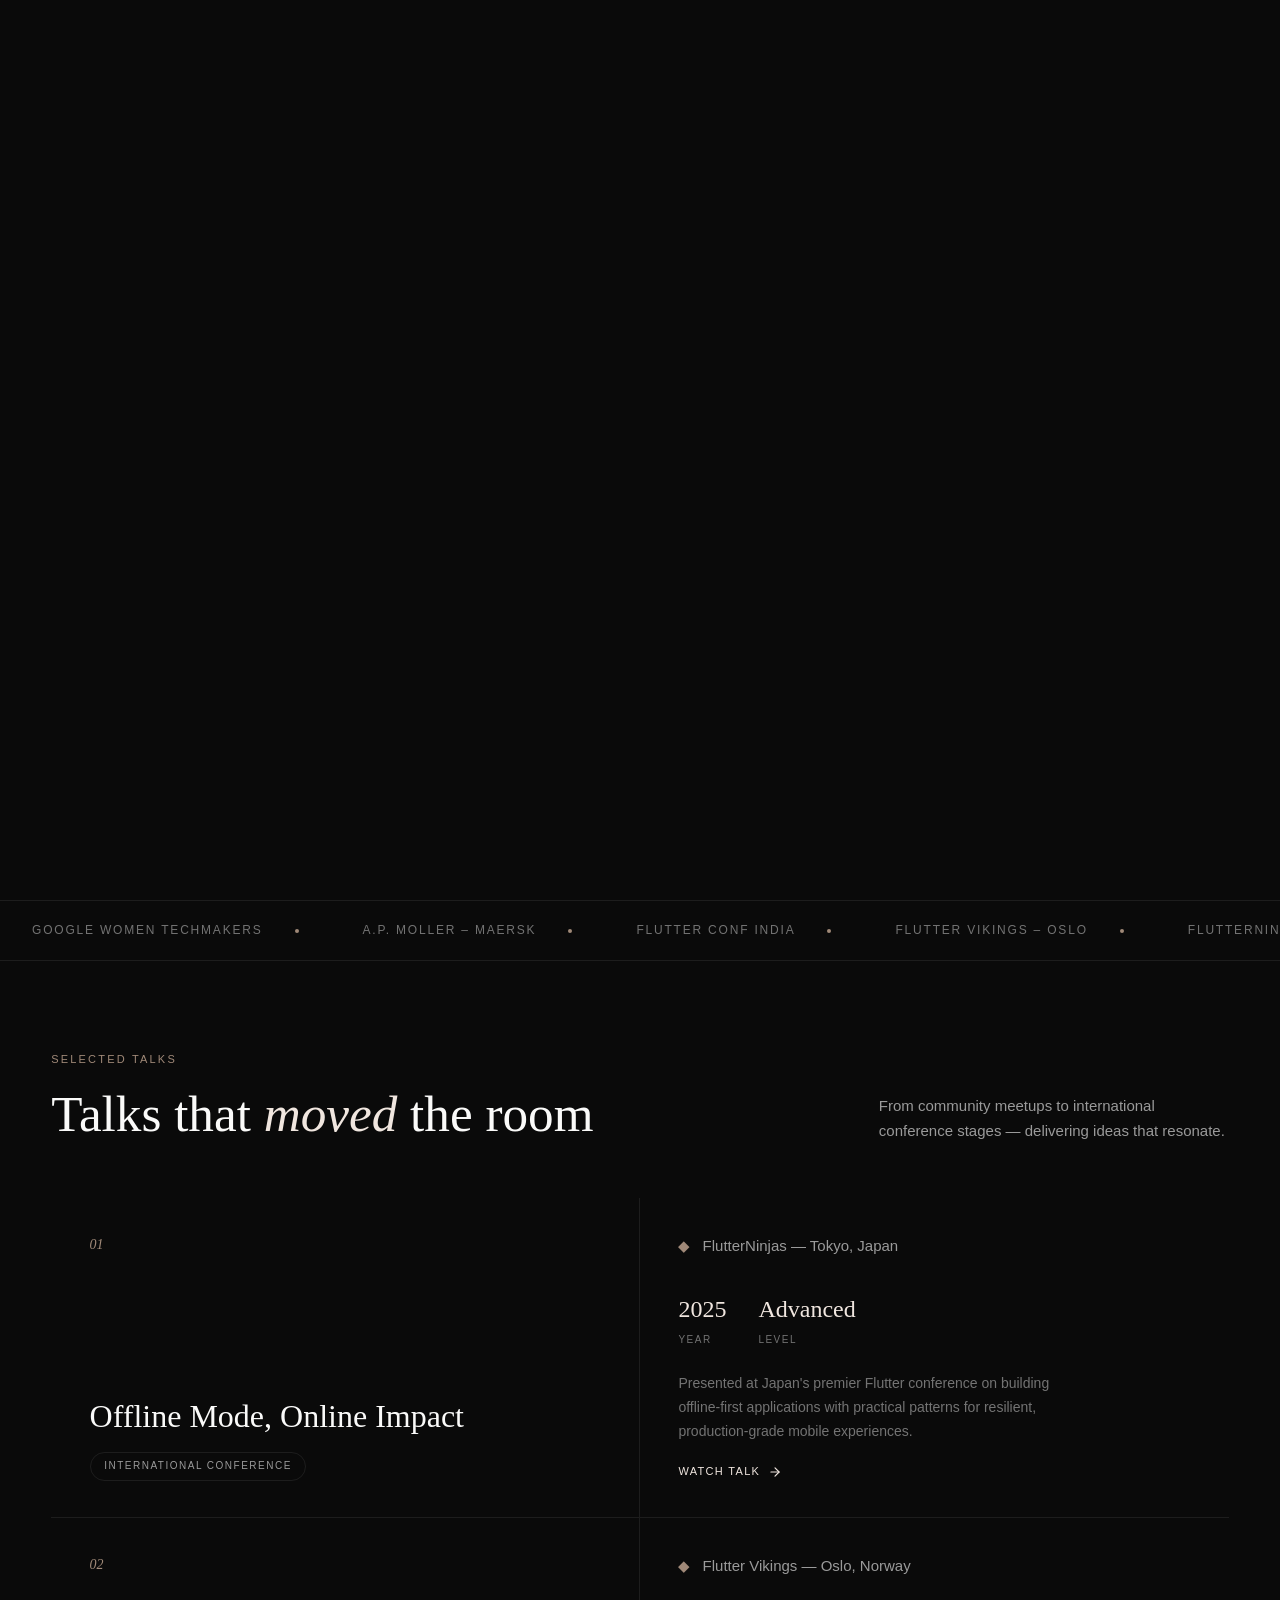
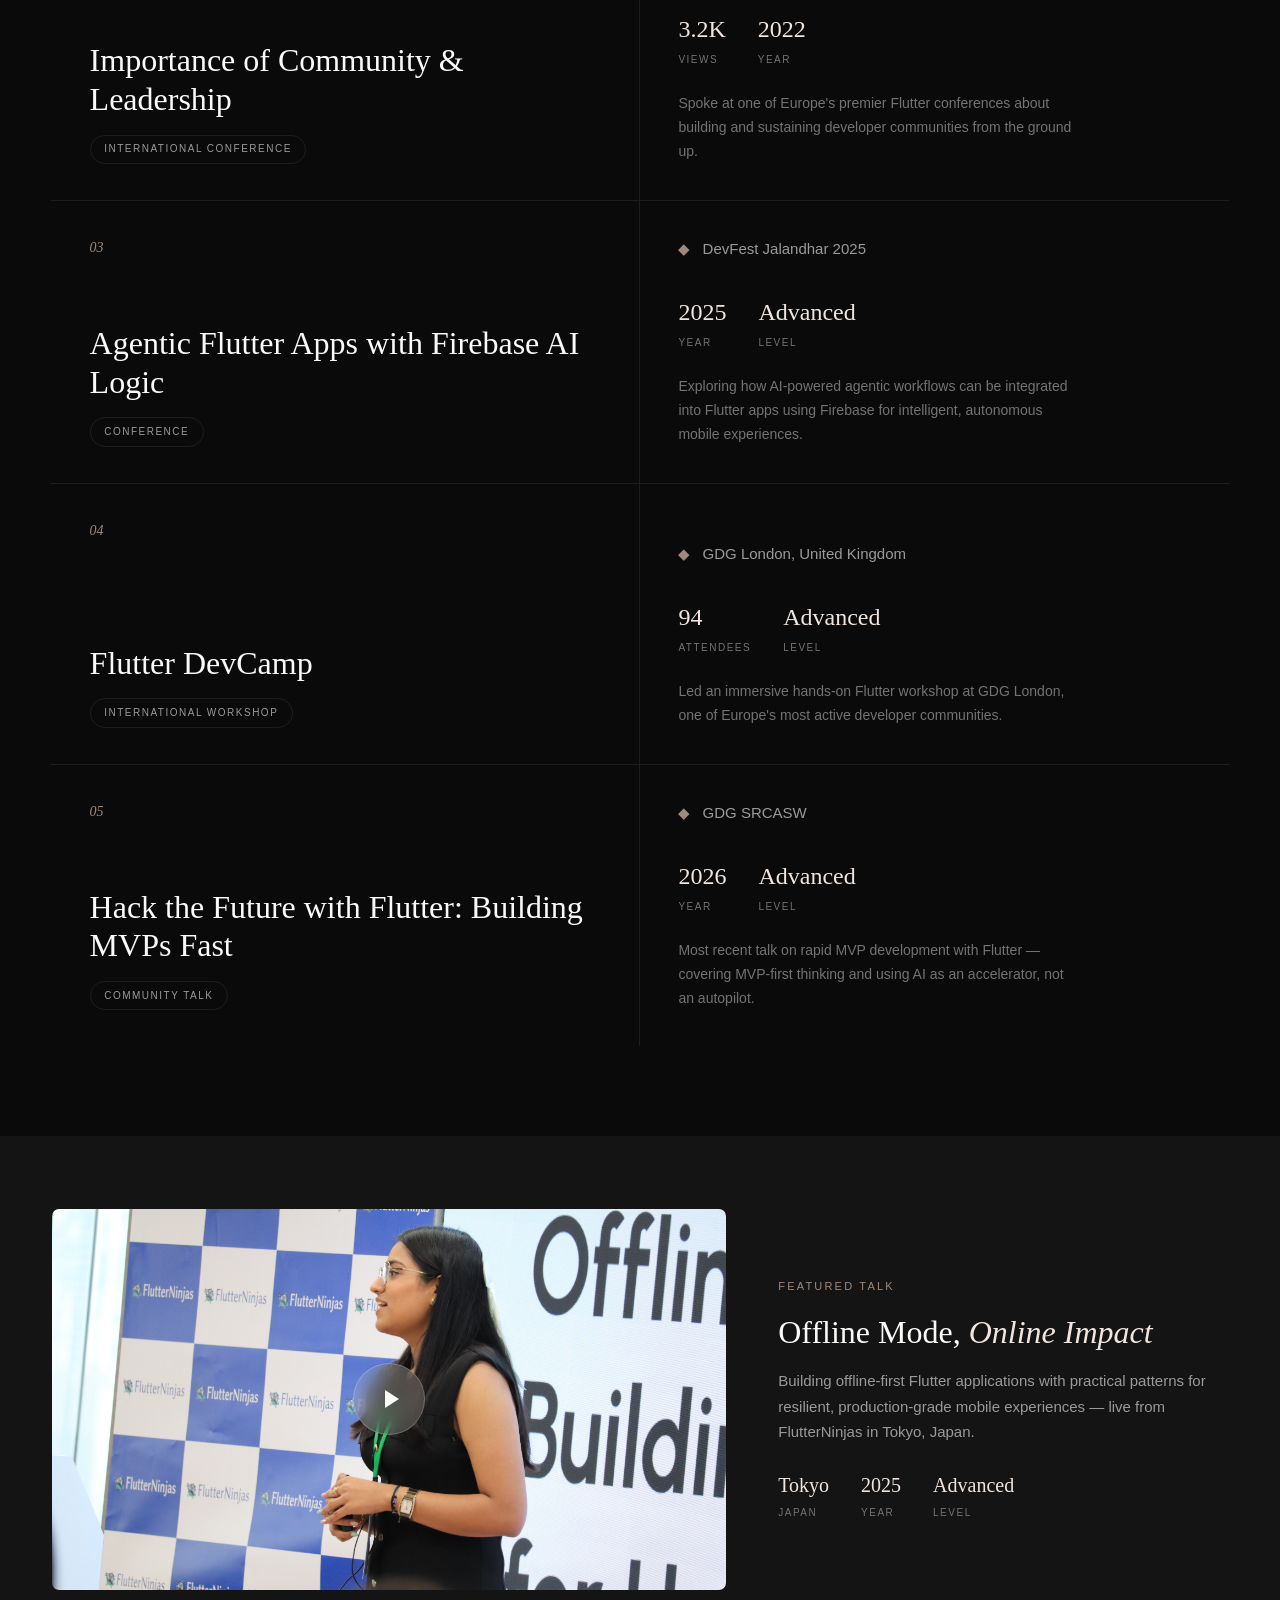
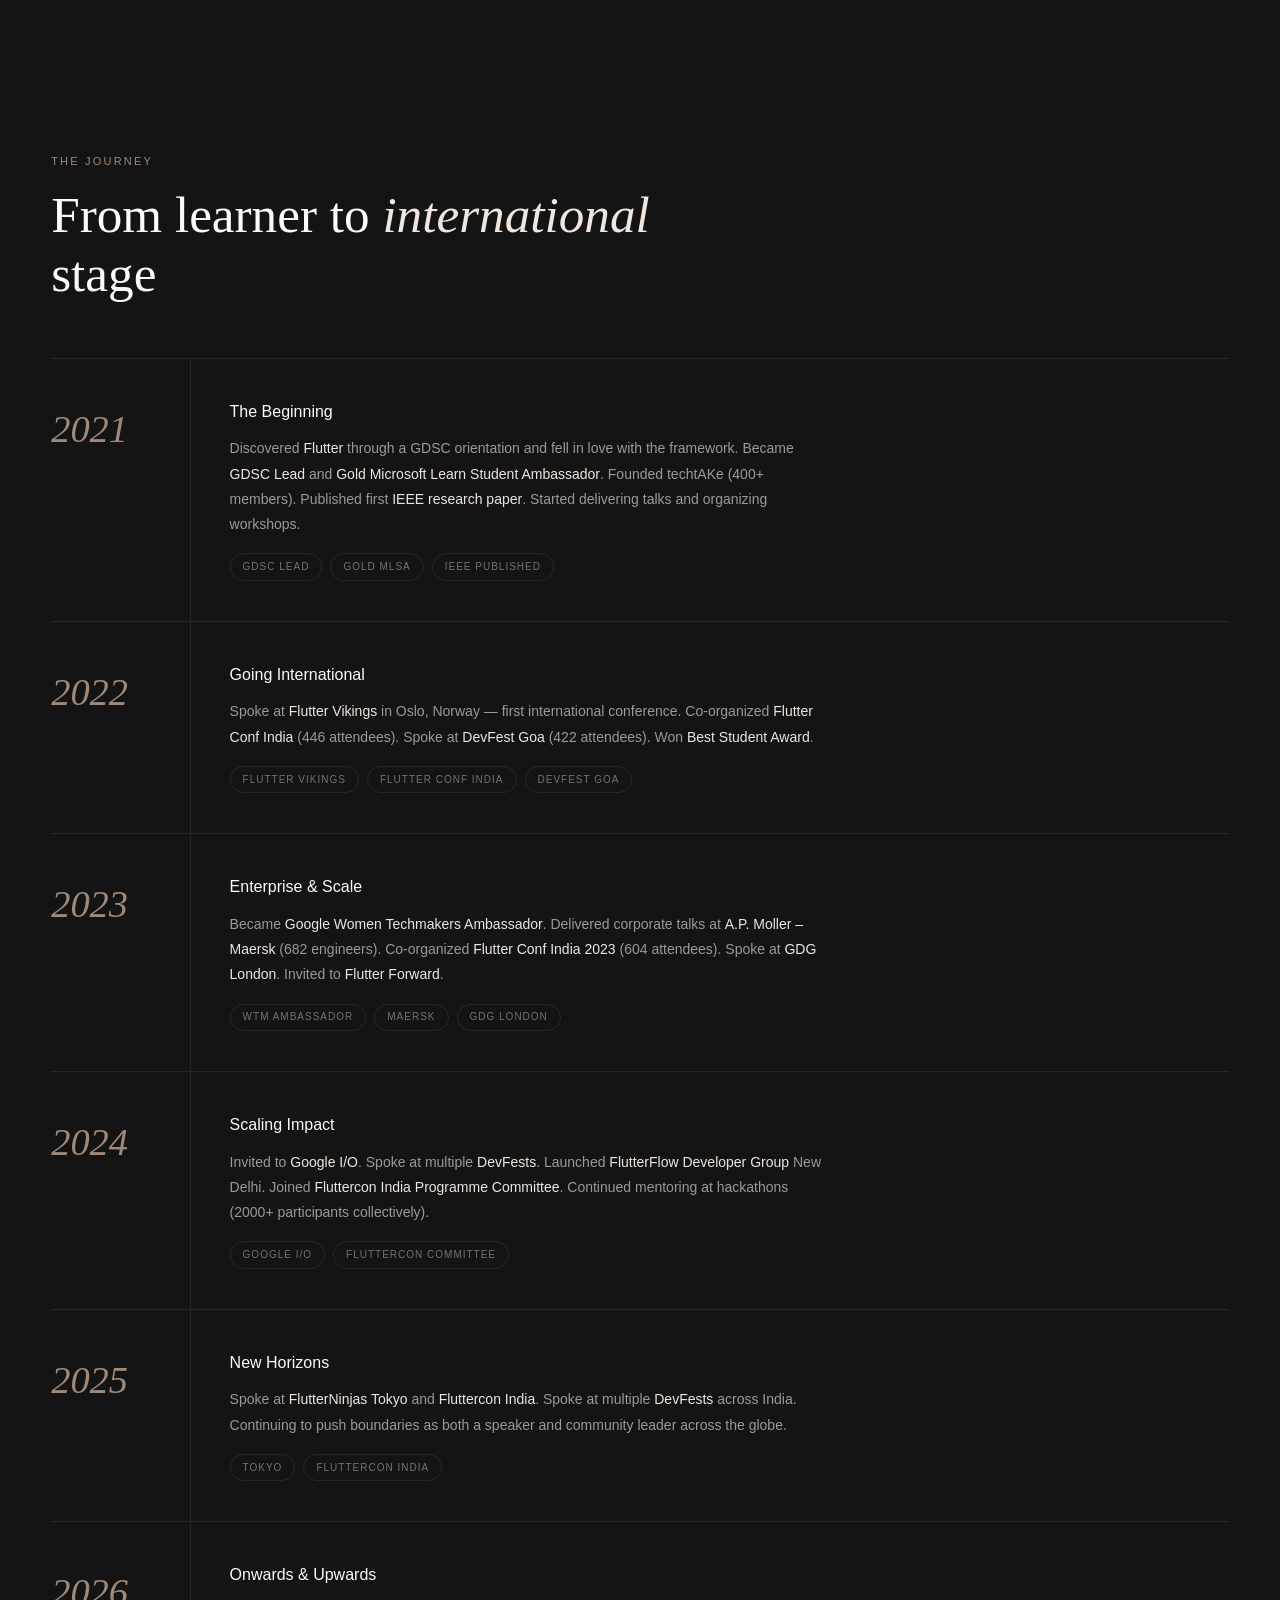
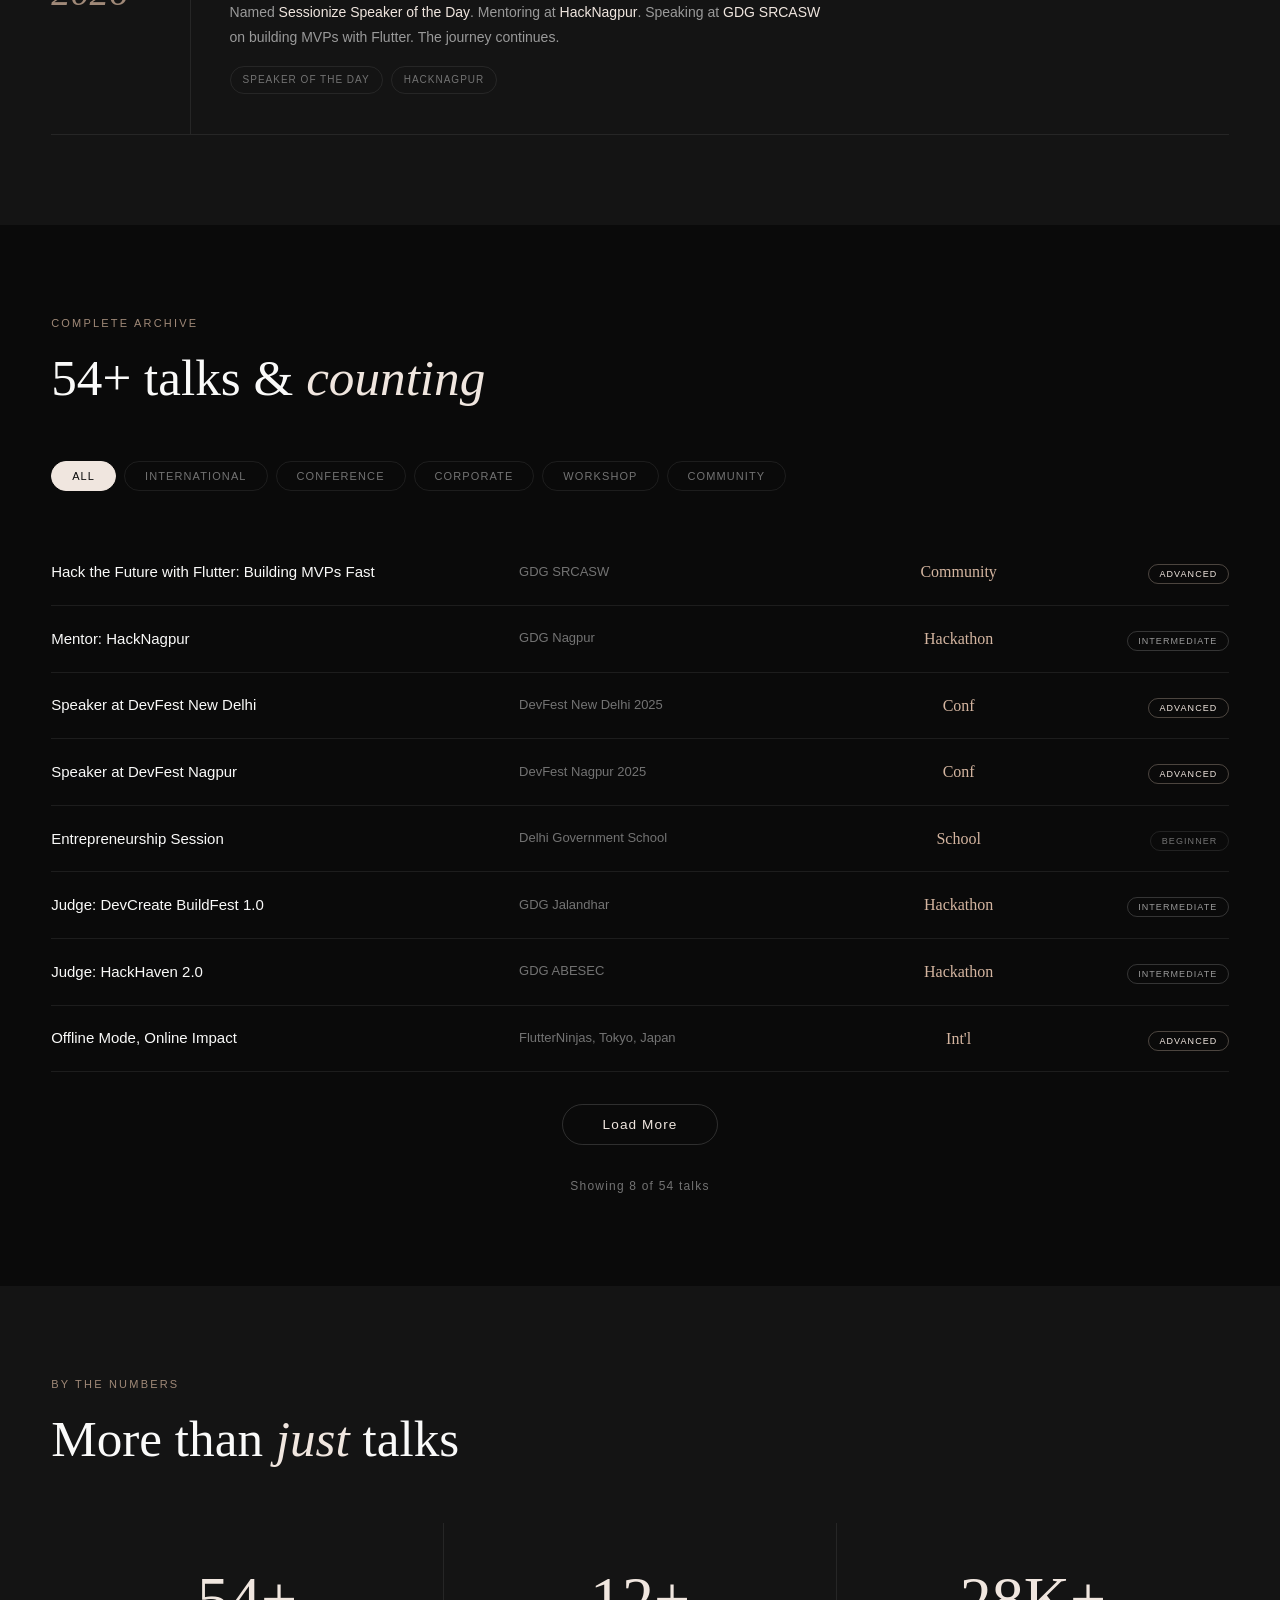
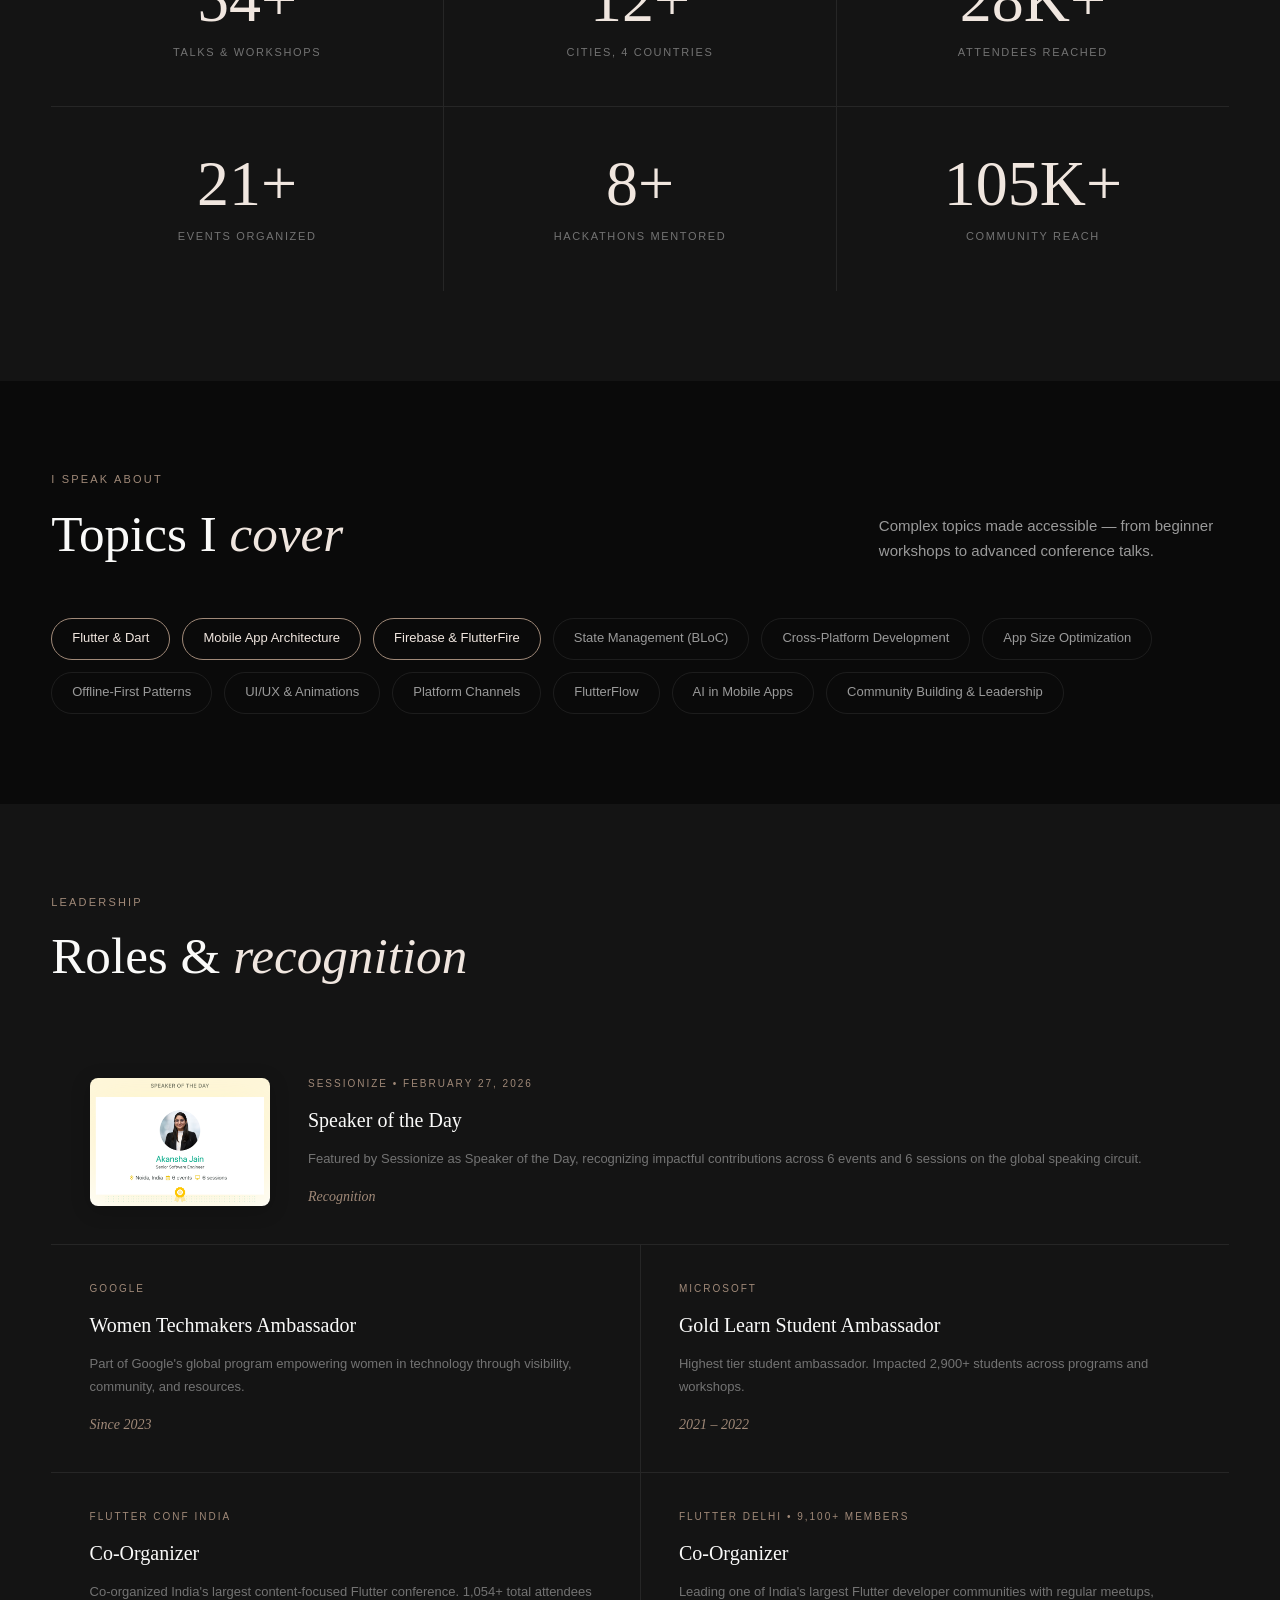
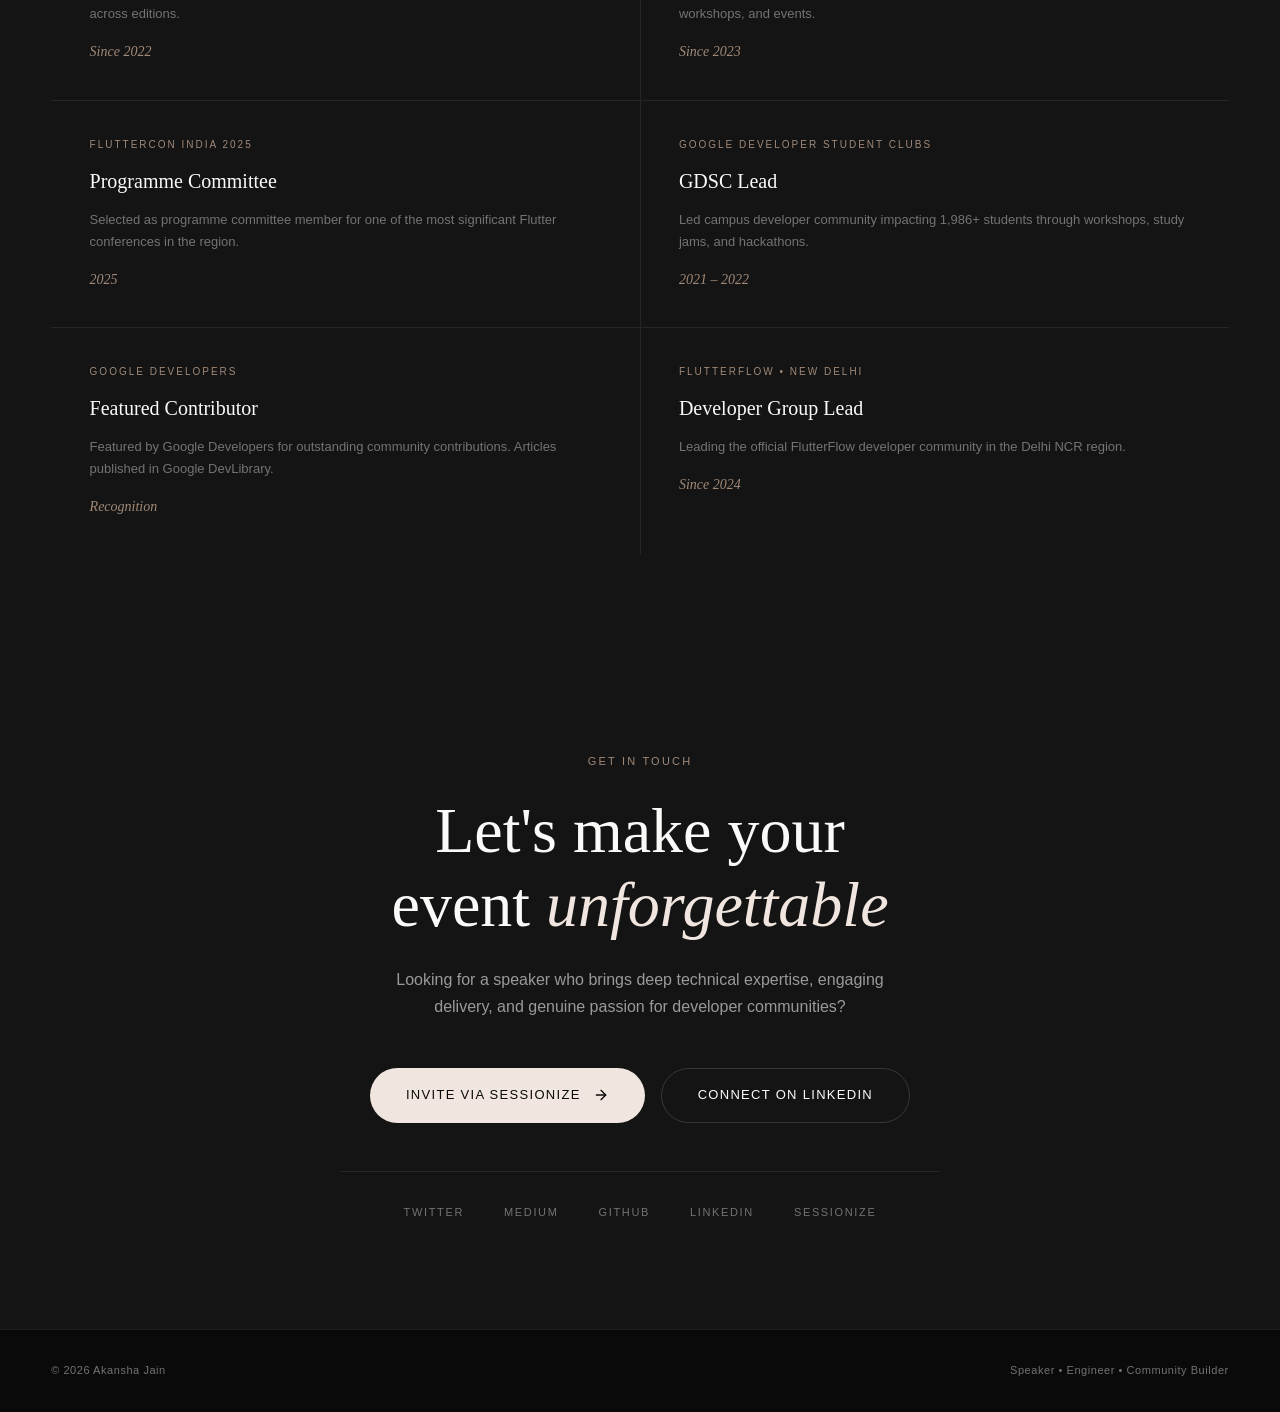
==== commit 78c5ed39: "Fix timeline: merge 2020 into 2021, Flutter discovered in 2021" ====
--- a/index.html
+++ b/index.html
@@ -2099,17 +2099,10 @@
             </div>
             <div class="timeline stagger-children">
                 <div class="timeline-row">
-                    <div class="timeline-year">2020</div>
+                    <div class="timeline-year">2021</div>
                     <div class="timeline-body">
                         <h3 class="timeline-headline">The Beginning</h3>
-                        <div class="timeline-text">Discovered <strong>Flutter</strong> through a GDSC orientation. Started learning, building, and fell in love with the framework and its community.</div>
-                    </div>
-                </div>
-                <div class="timeline-row">
-                    <div class="timeline-year">2021</div>
-                    <div class="timeline-body">
-                        <h3 class="timeline-headline">Building Foundations</h3>
-                        <div class="timeline-text">Became <strong>GDSC Lead</strong> and <strong>Gold Microsoft Learn Student Ambassador</strong>. Founded techtAKe (400+ members). Published first <strong>IEEE research paper</strong>. Started delivering talks and organizing workshops.</div>
+                        <div class="timeline-text">Discovered <strong>Flutter</strong> through a GDSC orientation and fell in love with the framework. Became <strong>GDSC Lead</strong> and <strong>Gold Microsoft Learn Student Ambassador</strong>. Founded techtAKe (400+ members). Published first <strong>IEEE research paper</strong>. Started delivering talks and organizing workshops.</div>
                         <div class="timeline-badges">
                             <span class="timeline-badge">GDSC Lead</span>
                             <span class="timeline-badge">Gold MLSA</span>
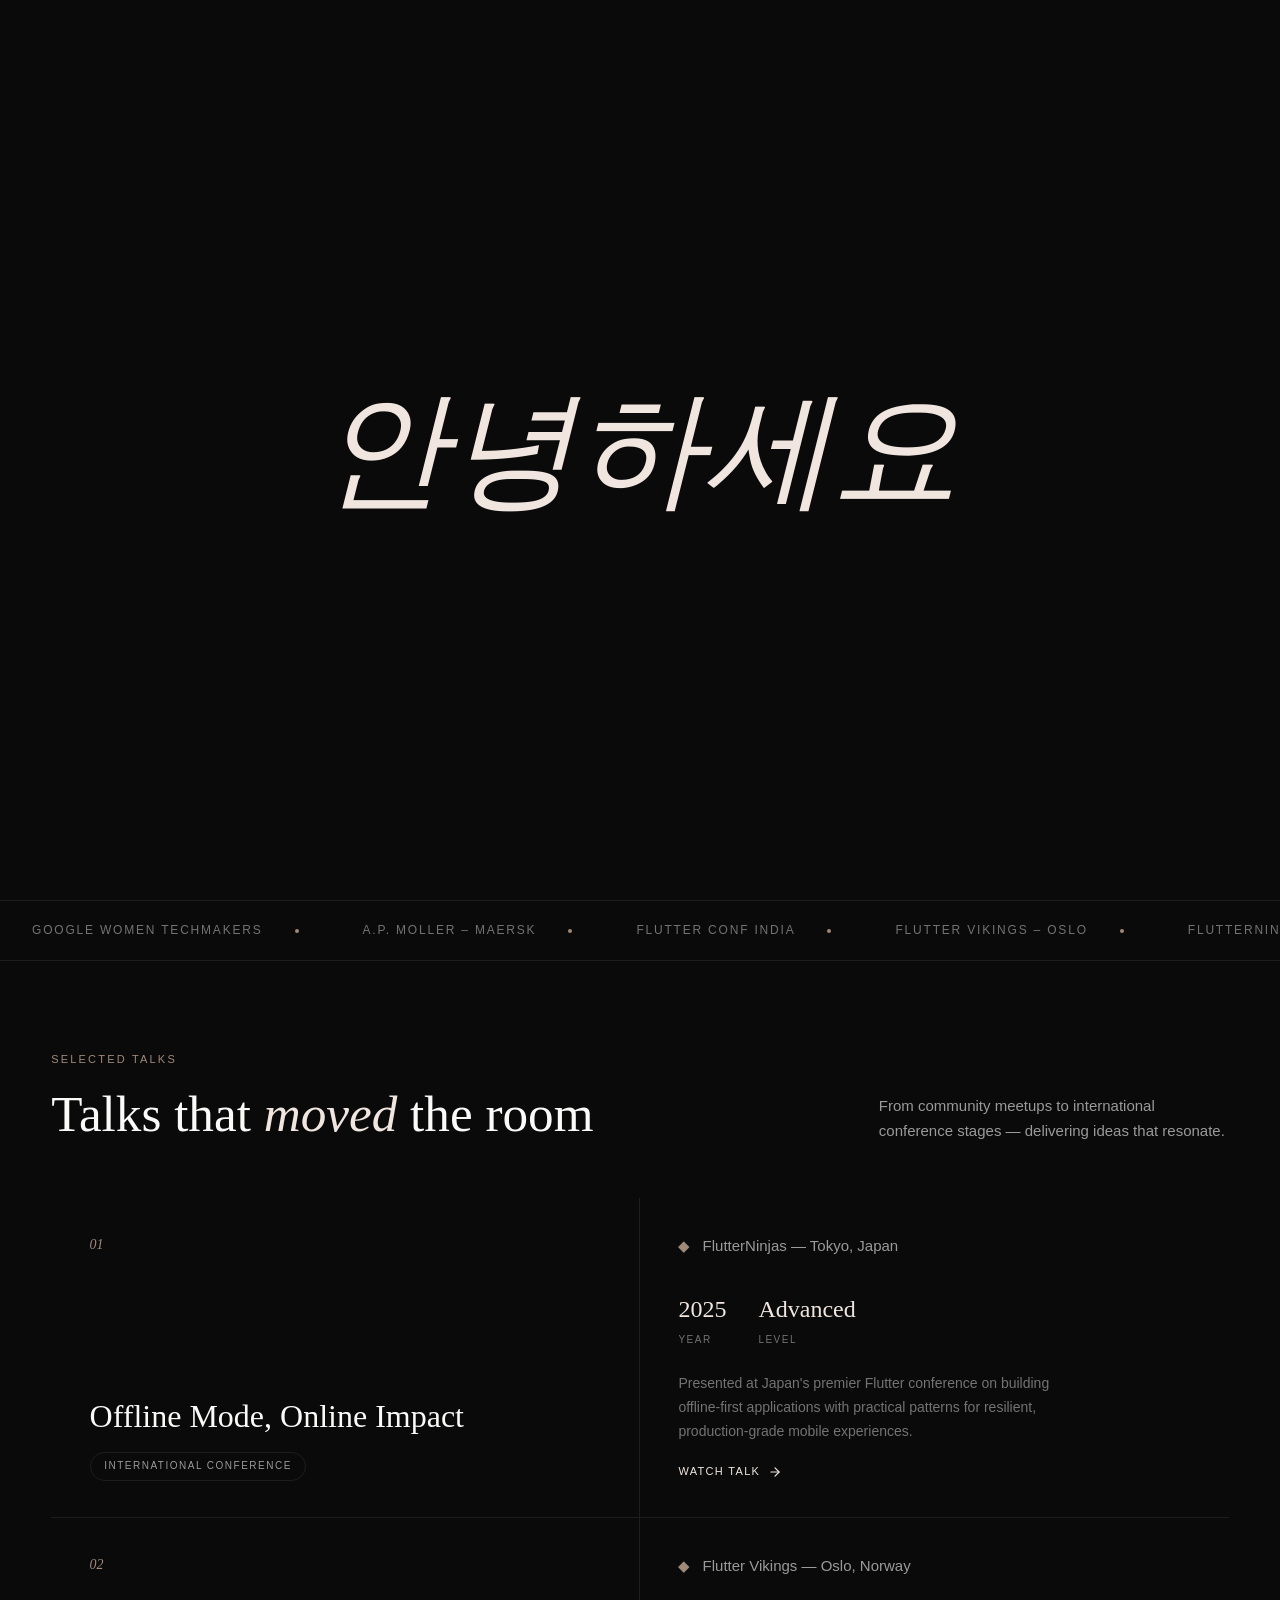
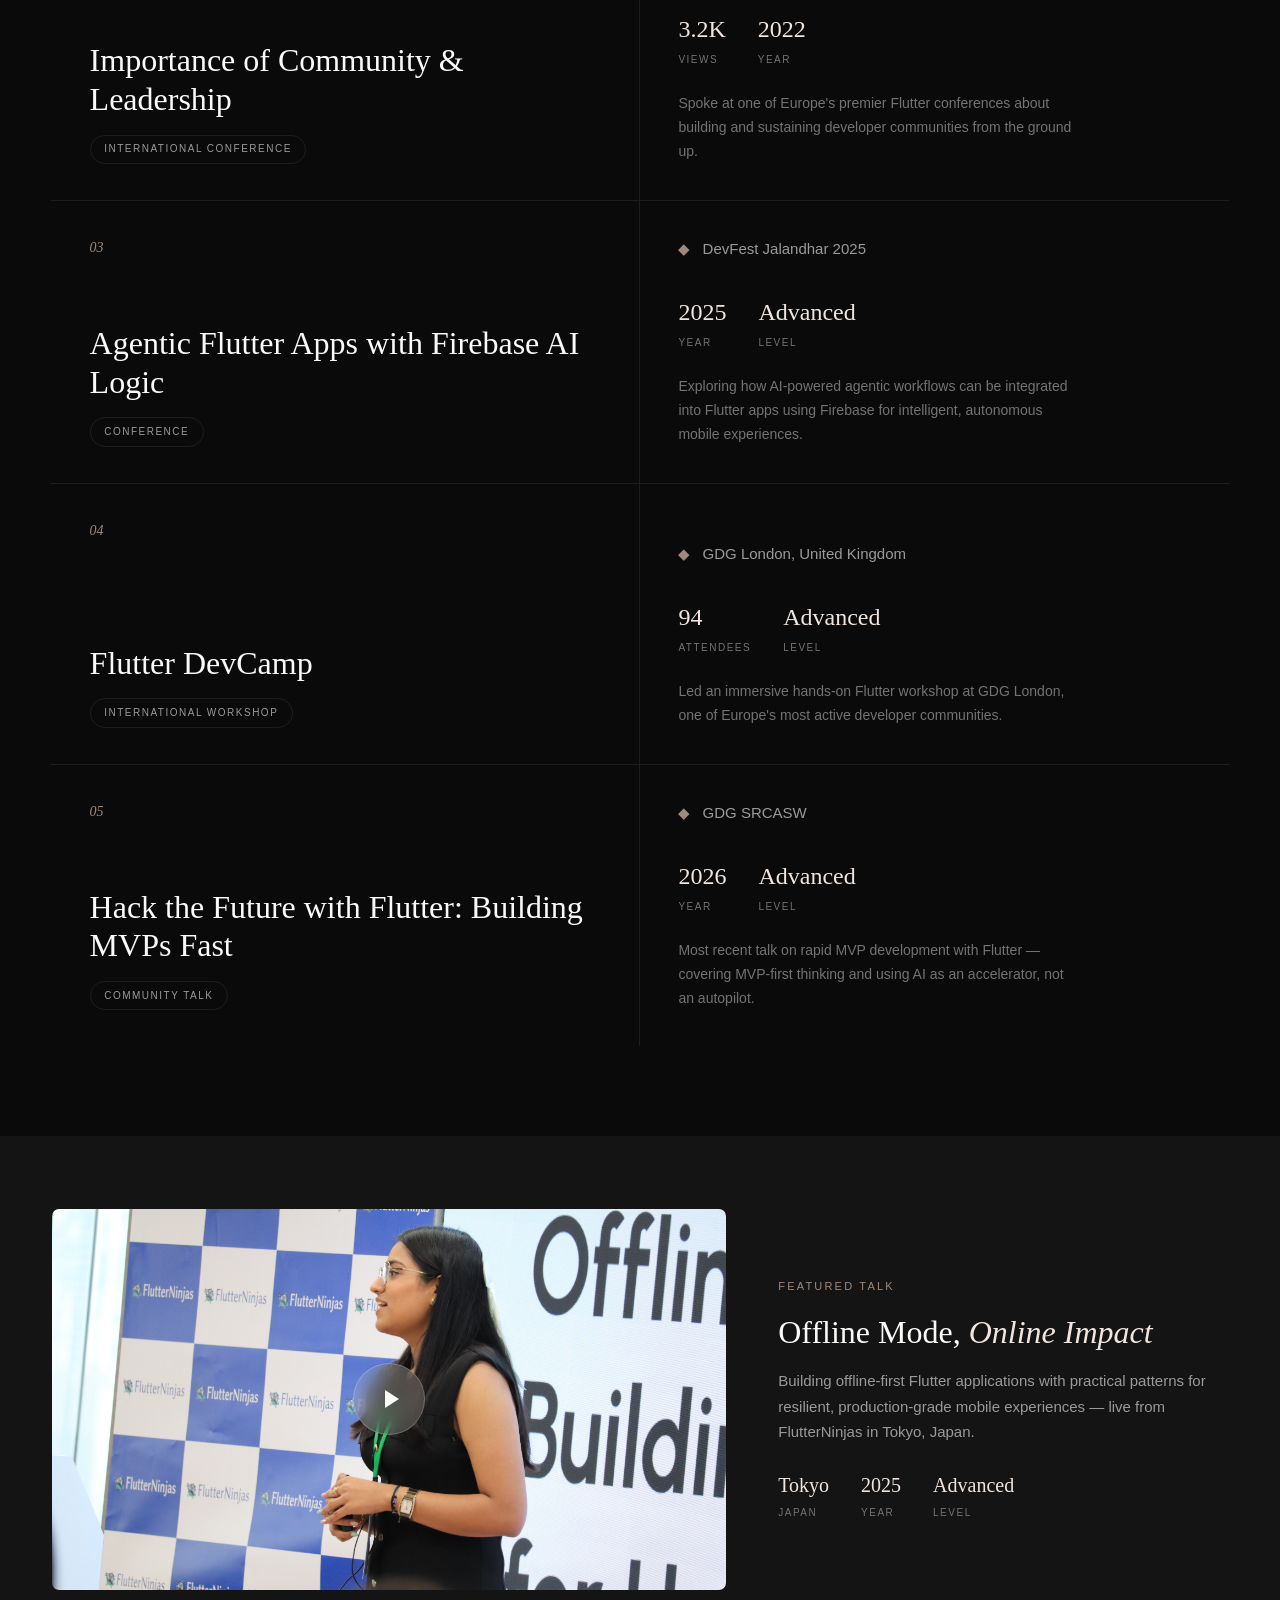
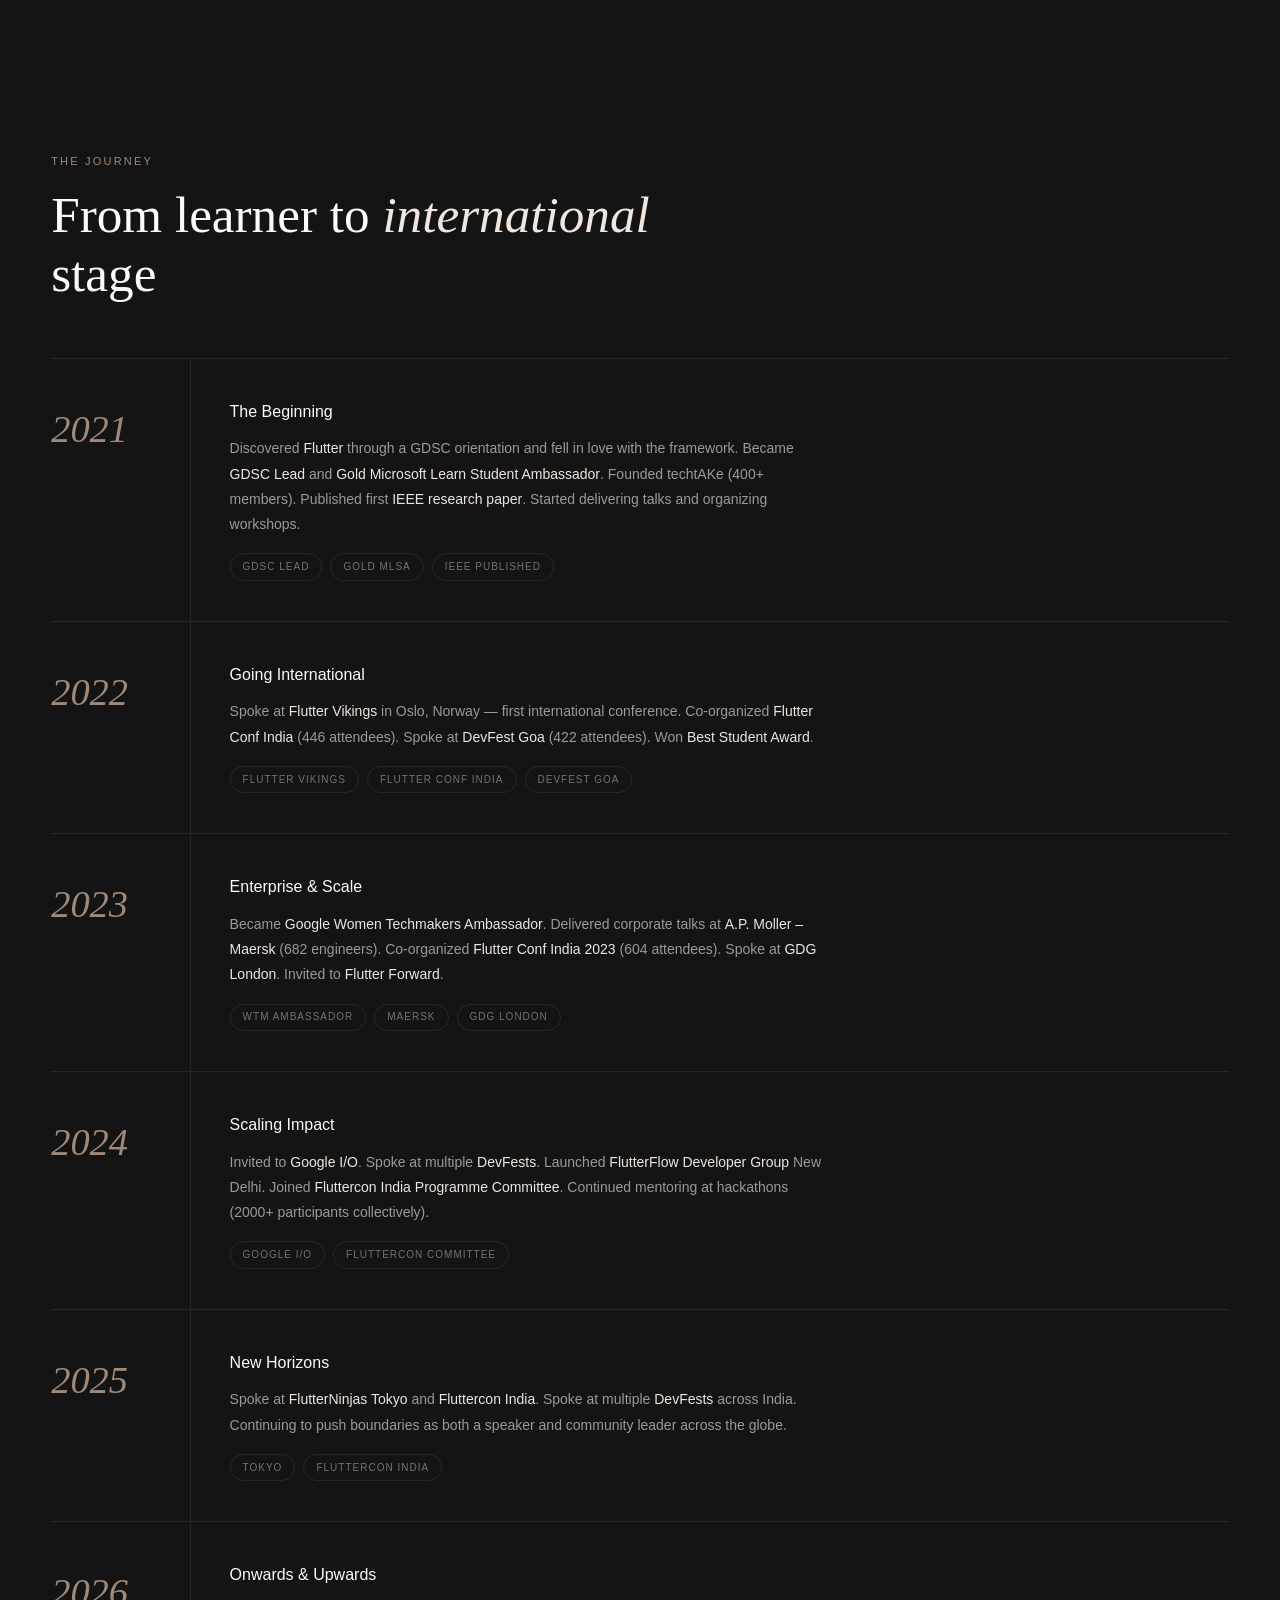
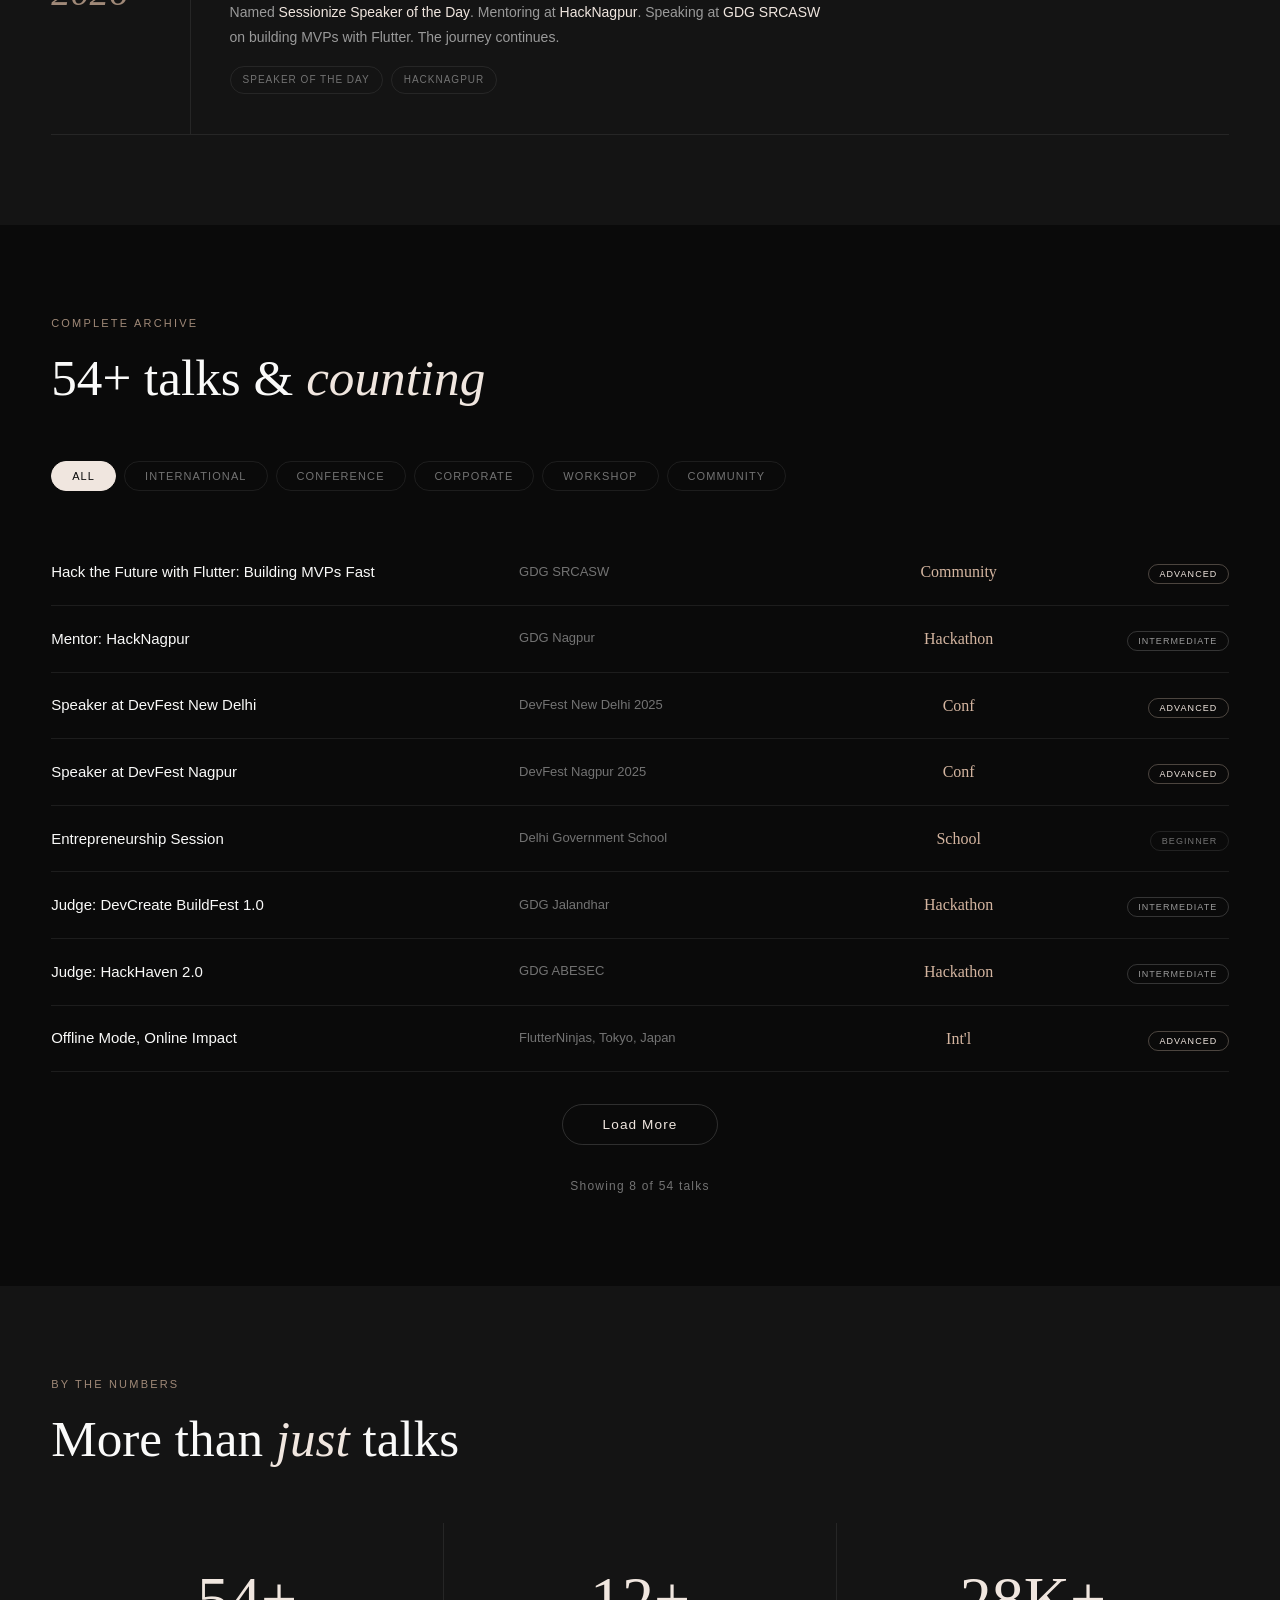
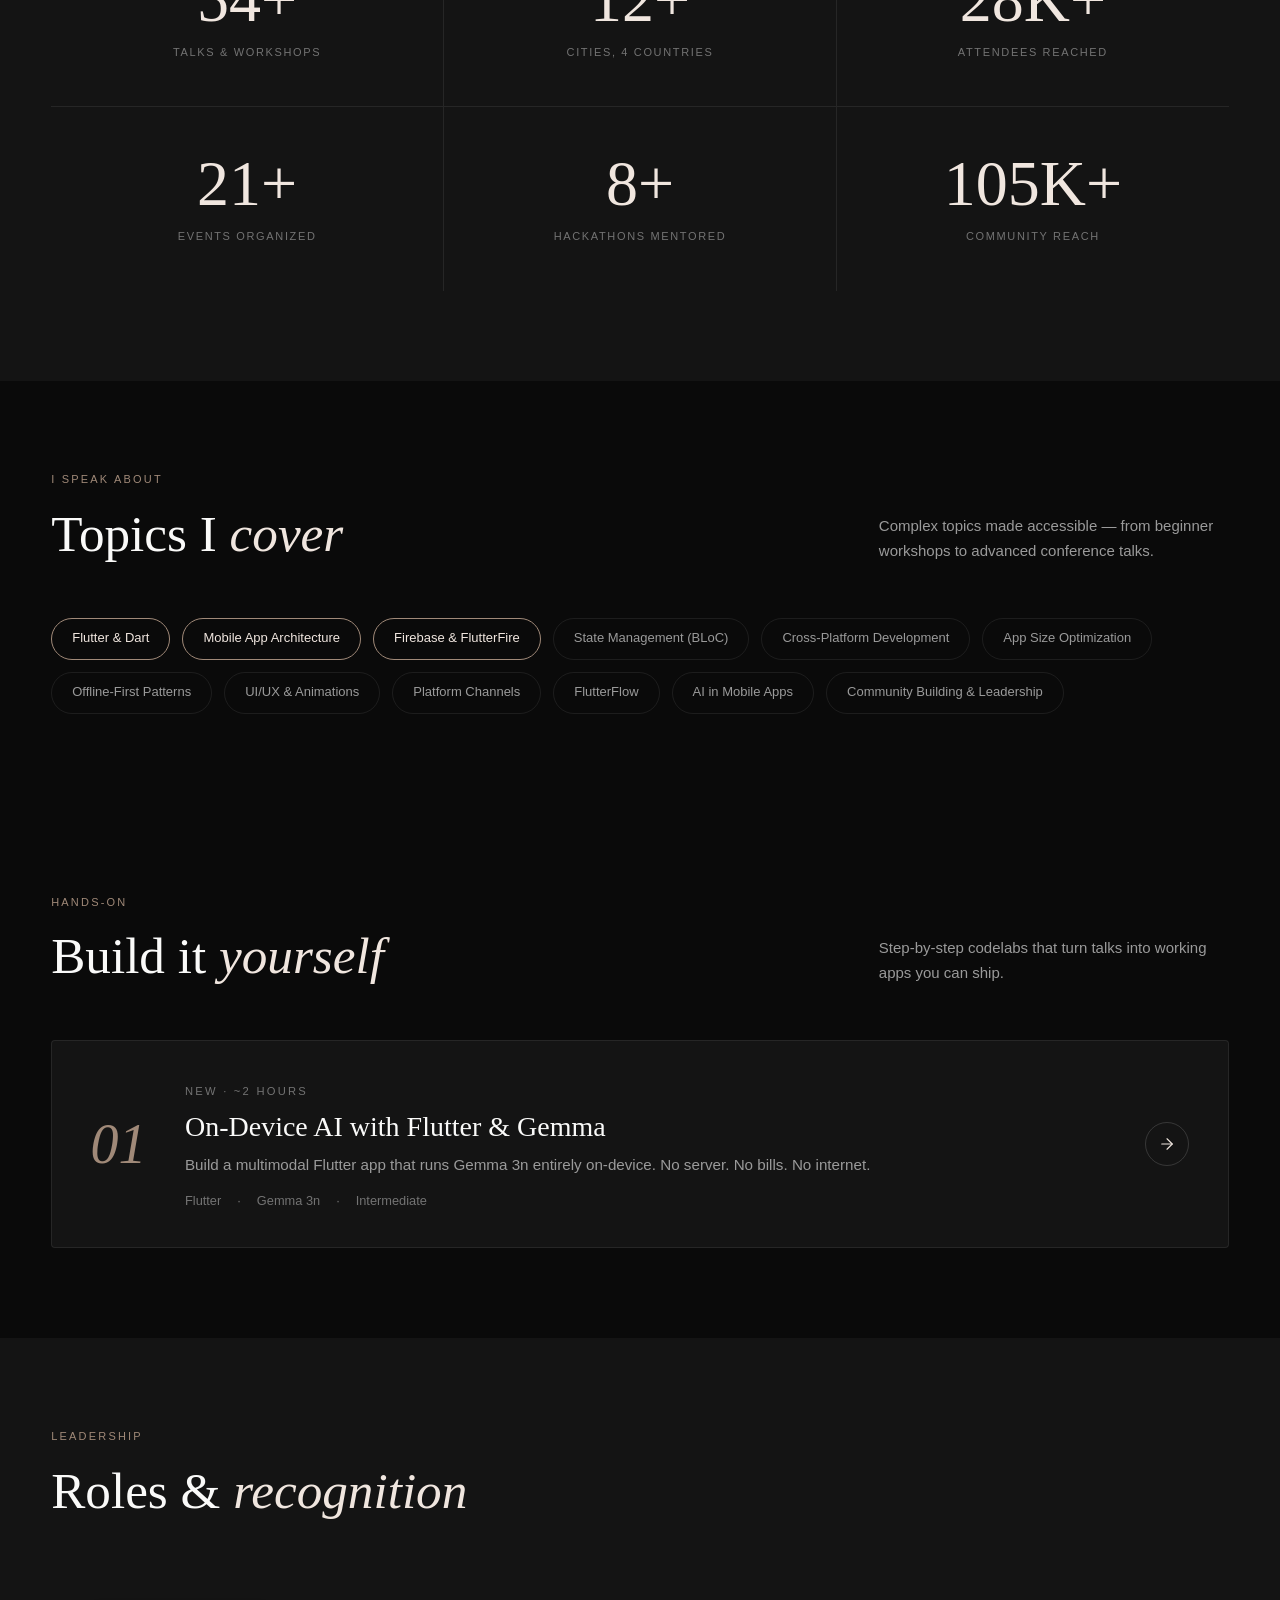
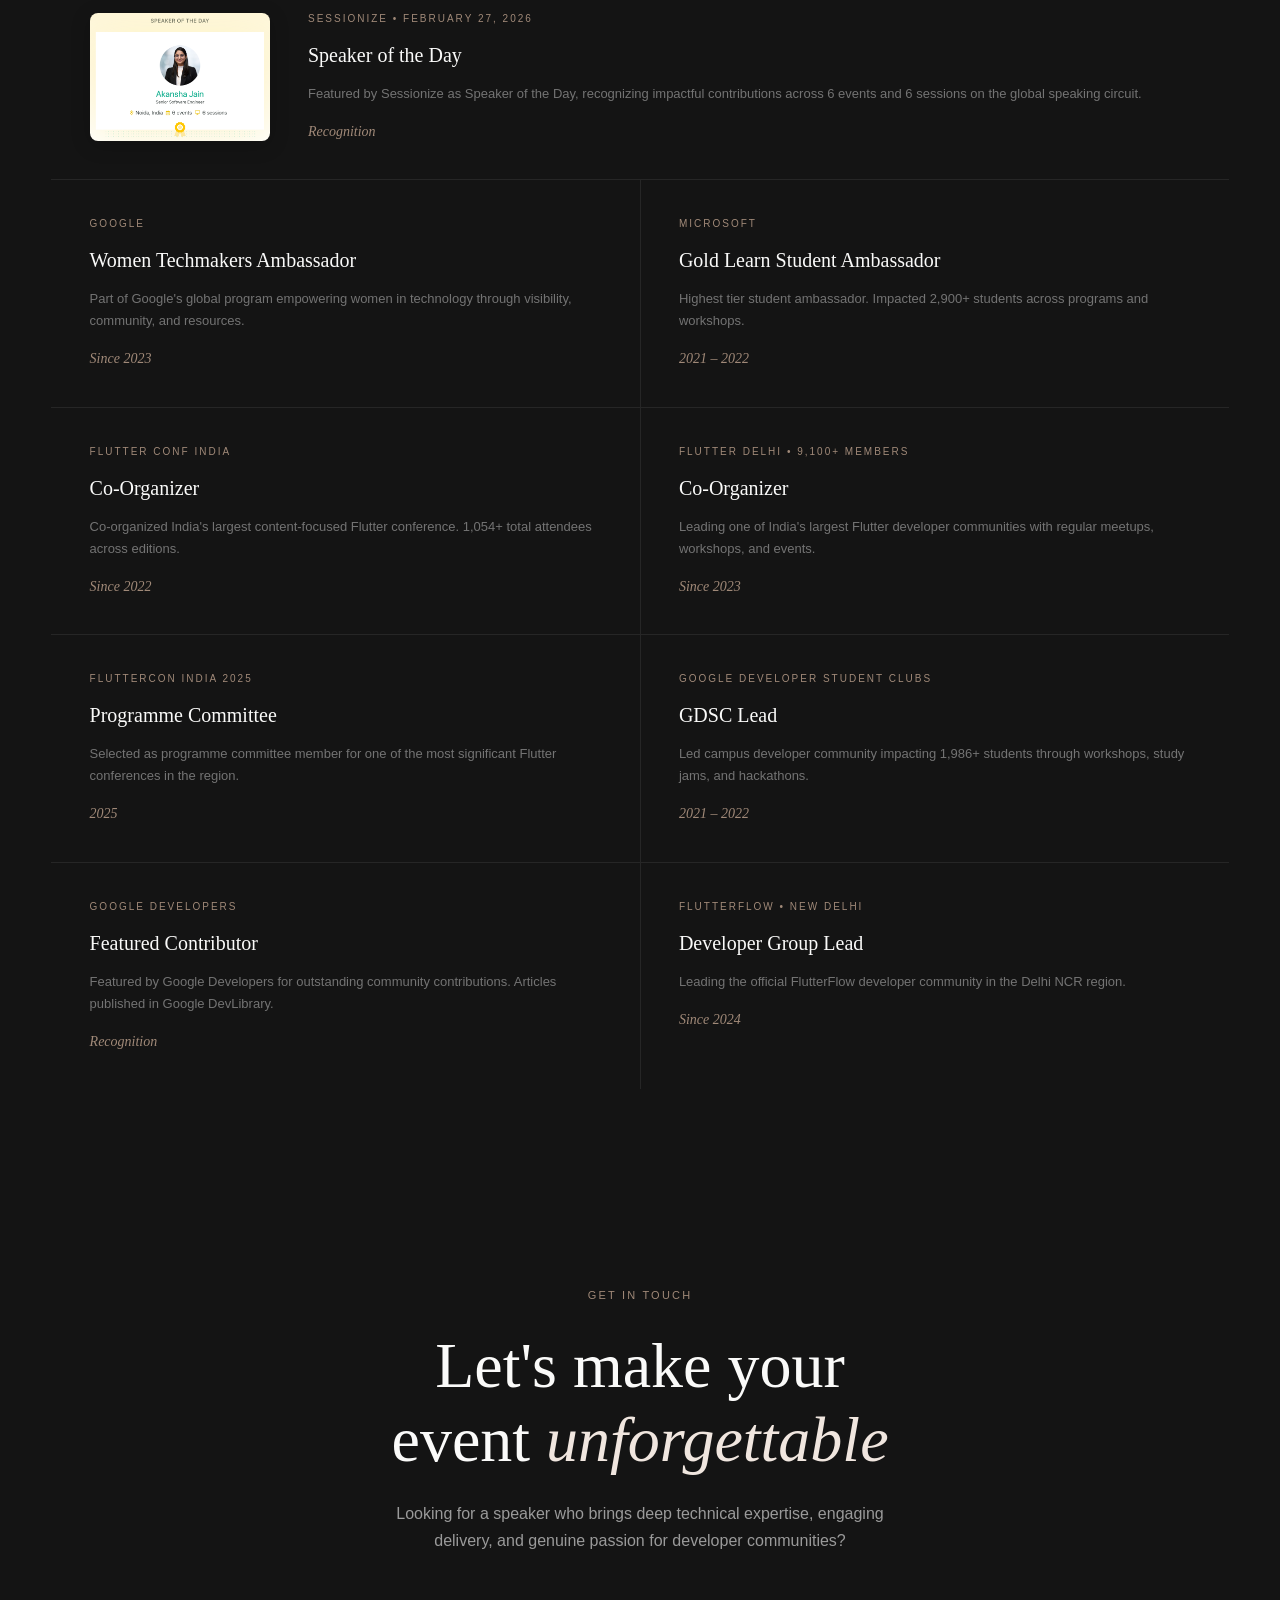
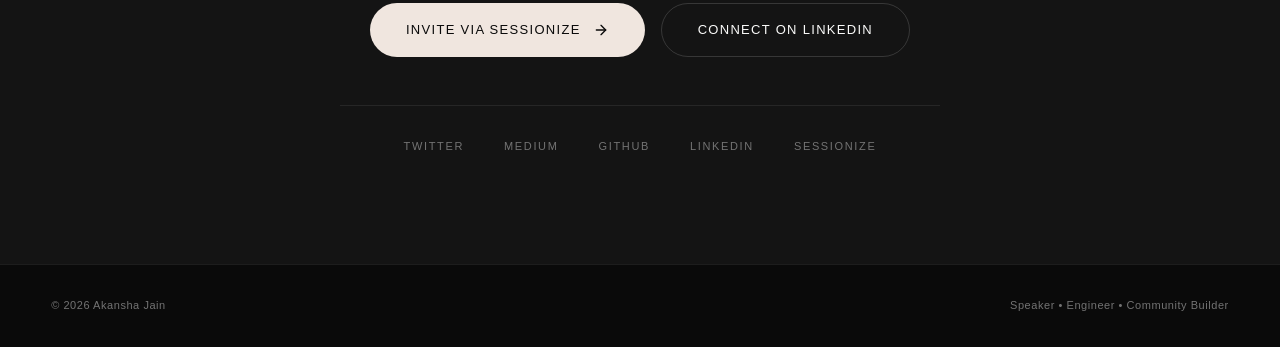
==== commit fa5333dd: "Add on-device AI codelab and link from main site Co-Authored-By: Claude Opus 4.7 (1M context) <norep" ====
--- a/index.html
+++ b/index.html
@@ -1278,6 +1278,104 @@
         .topic-tag.primary {
             border-color: var(--warm-muted);
             color: var(--cream);
+        }
+
+        /* ---- CODELABS ---- */
+        .codelabs {
+            background: var(--black);
+        }
+
+        .codelab-card {
+            display: grid;
+            grid-template-columns: auto 1fr auto;
+            align-items: center;
+            gap: clamp(1.5rem, 3vw, 2.5rem);
+            padding: clamp(2rem, 4vh, 2.75rem) clamp(1.5rem, 3vw, 2.5rem);
+            background: var(--dark);
+            border: 1px solid var(--line);
+            border-radius: 4px;
+            text-decoration: none;
+            color: inherit;
+            transition: border-color 0.4s cubic-bezier(0.22, 1, 0.36, 1), background 0.4s cubic-bezier(0.22, 1, 0.36, 1);
+        }
+
+        .codelab-card:hover {
+            border-color: var(--warm-muted);
+            background: var(--dark-2);
+        }
+
+        .codelab-card-num {
+            font-family: var(--font-serif, 'Fraunces', serif);
+            font-size: clamp(2.5rem, 5vw, 3.5rem);
+            font-weight: 300;
+            color: var(--warm-muted);
+            line-height: 1;
+            font-style: italic;
+        }
+
+        .codelab-card-body {
+            min-width: 0;
+        }
+
+        .codelab-card-tag {
+            display: inline-block;
+            font-size: 0.7rem;
+            letter-spacing: 0.2em;
+            text-transform: uppercase;
+            color: var(--text-muted);
+            margin-bottom: 0.5rem;
+        }
+
+        .codelab-card-title {
+            font-family: var(--font-serif, 'Fraunces', serif);
+            font-size: clamp(1.4rem, 2.5vw, 1.75rem);
+            font-weight: 400;
+            line-height: 1.25;
+            color: var(--text);
+            margin-bottom: 0.6rem;
+        }
+
+        .codelab-card-desc {
+            font-size: 0.95rem;
+            line-height: 1.55;
+            color: var(--text-secondary);
+        }
+
+        .codelab-card-meta {
+            display: flex;
+            gap: 1rem;
+            margin-top: 0.85rem;
+            font-size: 0.8rem;
+            color: var(--text-muted);
+        }
+
+        .codelab-card-arrow {
+            display: flex;
+            align-items: center;
+            justify-content: center;
+            width: 44px;
+            height: 44px;
+            border: 1px solid var(--line-hover);
+            border-radius: 50%;
+            color: var(--cream);
+            transition: transform 0.4s cubic-bezier(0.22, 1, 0.36, 1), border-color 0.4s cubic-bezier(0.22, 1, 0.36, 1);
+            flex-shrink: 0;
+        }
+
+        .codelab-card:hover .codelab-card-arrow {
+            transform: translateX(4px);
+            border-color: var(--warm);
+        }
+
+        @media (max-width: 720px) {
+            .codelab-card {
+                grid-template-columns: 1fr;
+                gap: 1rem;
+                text-align: left;
+            }
+            .codelab-card-arrow {
+                justify-self: start;
+            }
         }
 
         /* ---- ROLES ---- */
@@ -1837,6 +1935,7 @@
             <ul class="nav-links" id="navLinks">
                 <li><a href="#featured">Talks</a></li>
                 <li><a href="#all-talks">Archive</a></li>
+                <li><a href="#codelabs">Codelabs</a></li>
                 <li><a href="#roles">About</a></li>
                 <li><a href="#contact" class="nav-cta-btn">Invite to Speak</a></li>
             </ul>
@@ -2258,6 +2357,39 @@
                 <span class="topic-tag">FlutterFlow</span>
                 <span class="topic-tag">AI in Mobile Apps</span>
                 <span class="topic-tag">Community Building & Leadership</span>
+            </div>
+        </div>
+    </section>
+
+    <!-- Codelabs -->
+    <section class="codelabs" id="codelabs">
+        <div class="section-inner">
+            <div class="section-header reveal">
+                <div>
+                    <div class="section-label">Hands-on</div>
+                    <h2 class="section-title">Build it <em>yourself</em></h2>
+                </div>
+                <p class="section-desc">Step-by-step codelabs that turn talks into working apps you can ship.</p>
+            </div>
+            <div class="reveal">
+                <a href="codelabs/on-device-ai/" class="codelab-card">
+                    <div class="codelab-card-num">01</div>
+                    <div class="codelab-card-body">
+                        <div class="codelab-card-tag">New &middot; ~2 hours</div>
+                        <h3 class="codelab-card-title">On-Device AI with Flutter &amp; Gemma</h3>
+                        <div class="codelab-card-desc">Build a multimodal Flutter app that runs Gemma 3n entirely on-device. No server. No bills. No internet.</div>
+                        <div class="codelab-card-meta">
+                            <span>Flutter</span>
+                            <span>&middot;</span>
+                            <span>Gemma 3n</span>
+                            <span>&middot;</span>
+                            <span>Intermediate</span>
+                        </div>
+                    </div>
+                    <div class="codelab-card-arrow">
+                        <svg width="18" height="18" viewBox="0 0 24 24" fill="none" stroke="currentColor" stroke-width="1.5" stroke-linecap="round" stroke-linejoin="round"><line x1="5" y1="12" x2="19" y2="12"/><polyline points="12 5 19 12 12 19"/></svg>
+                    </div>
+                </a>
             </div>
         </div>
     </section>
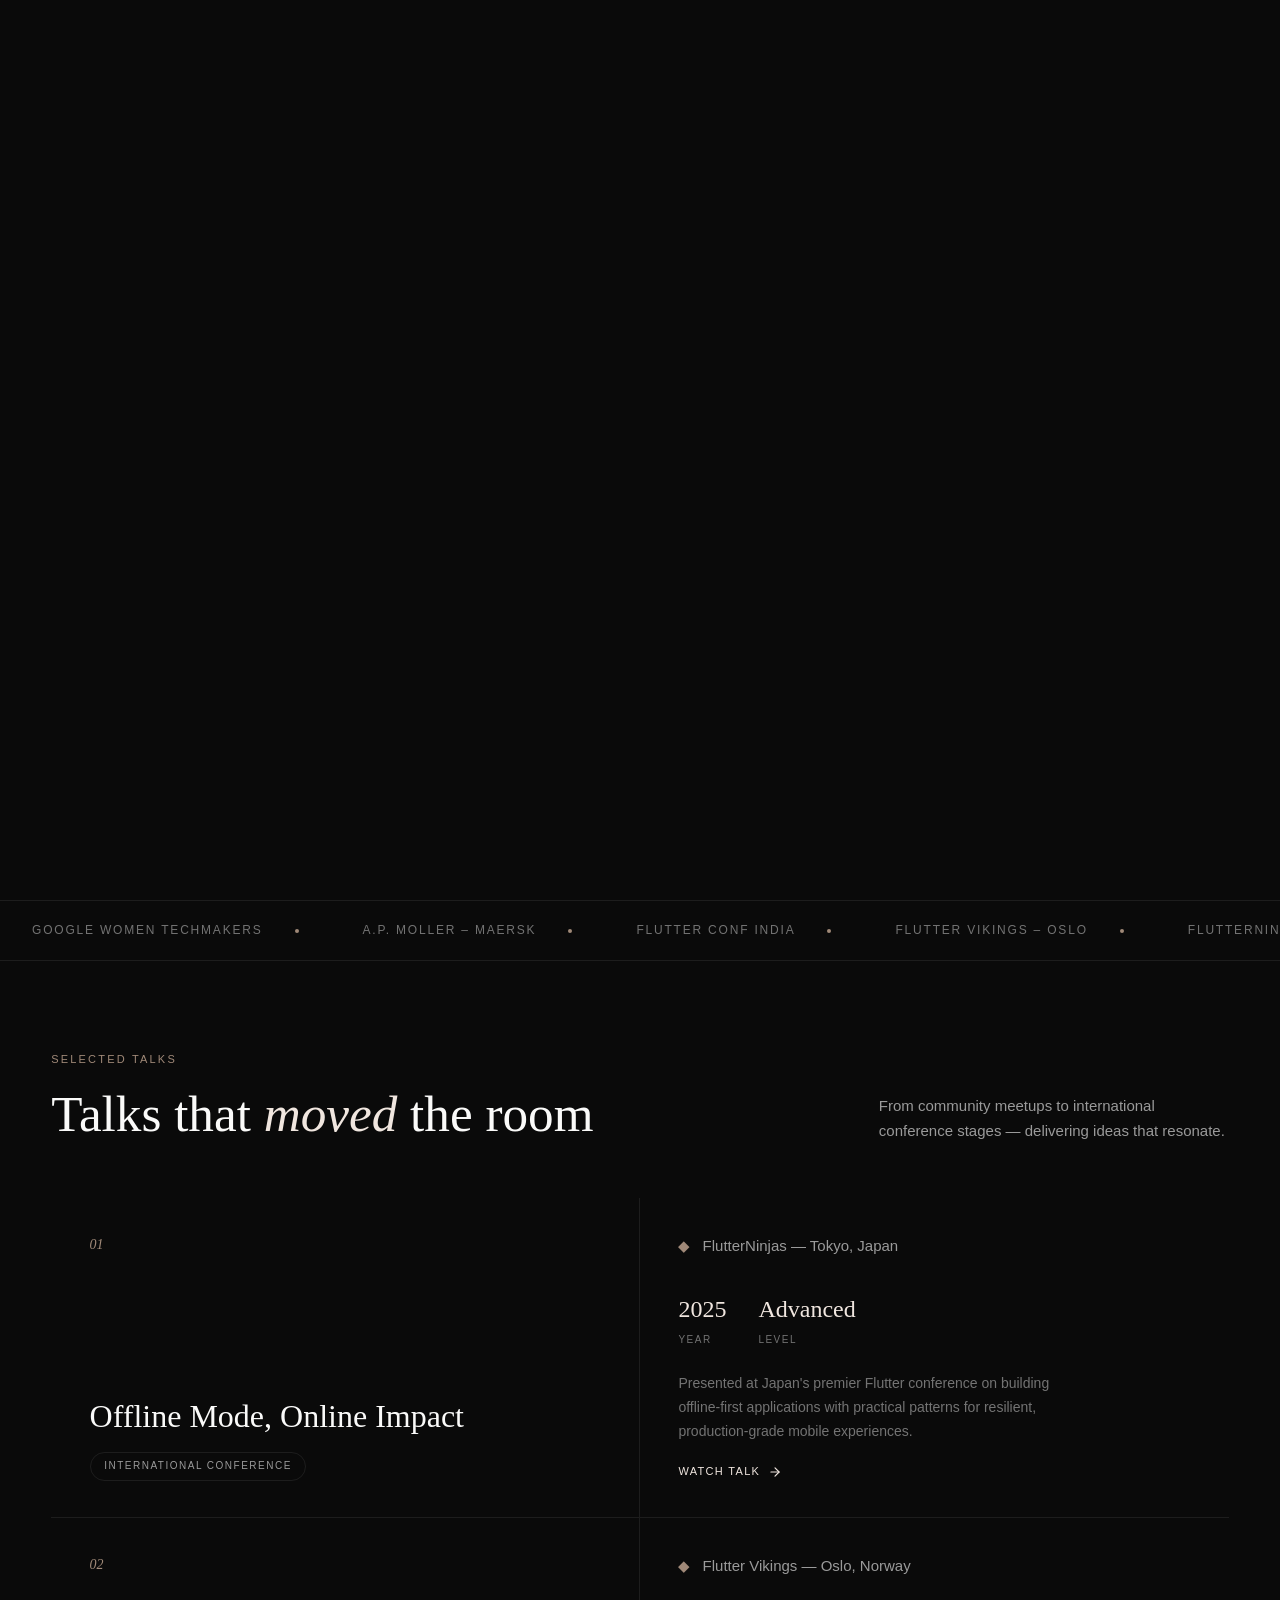
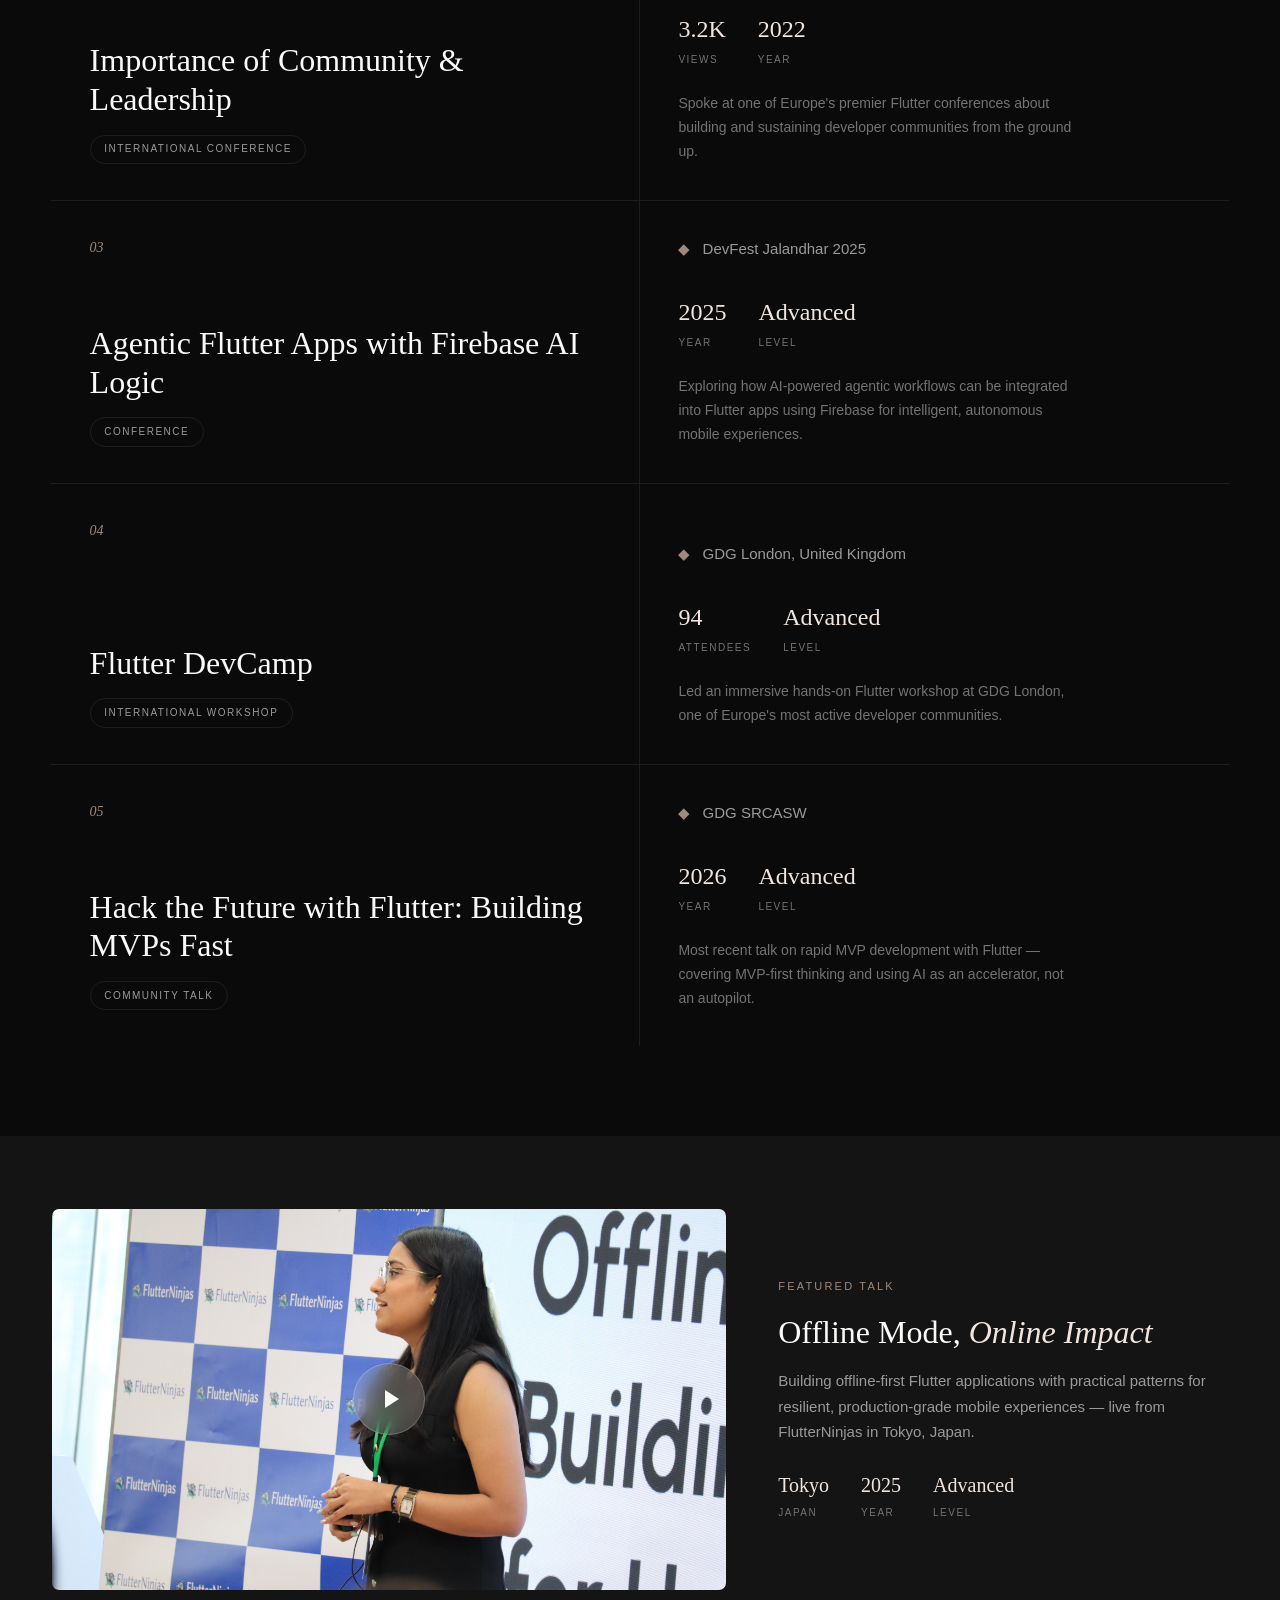
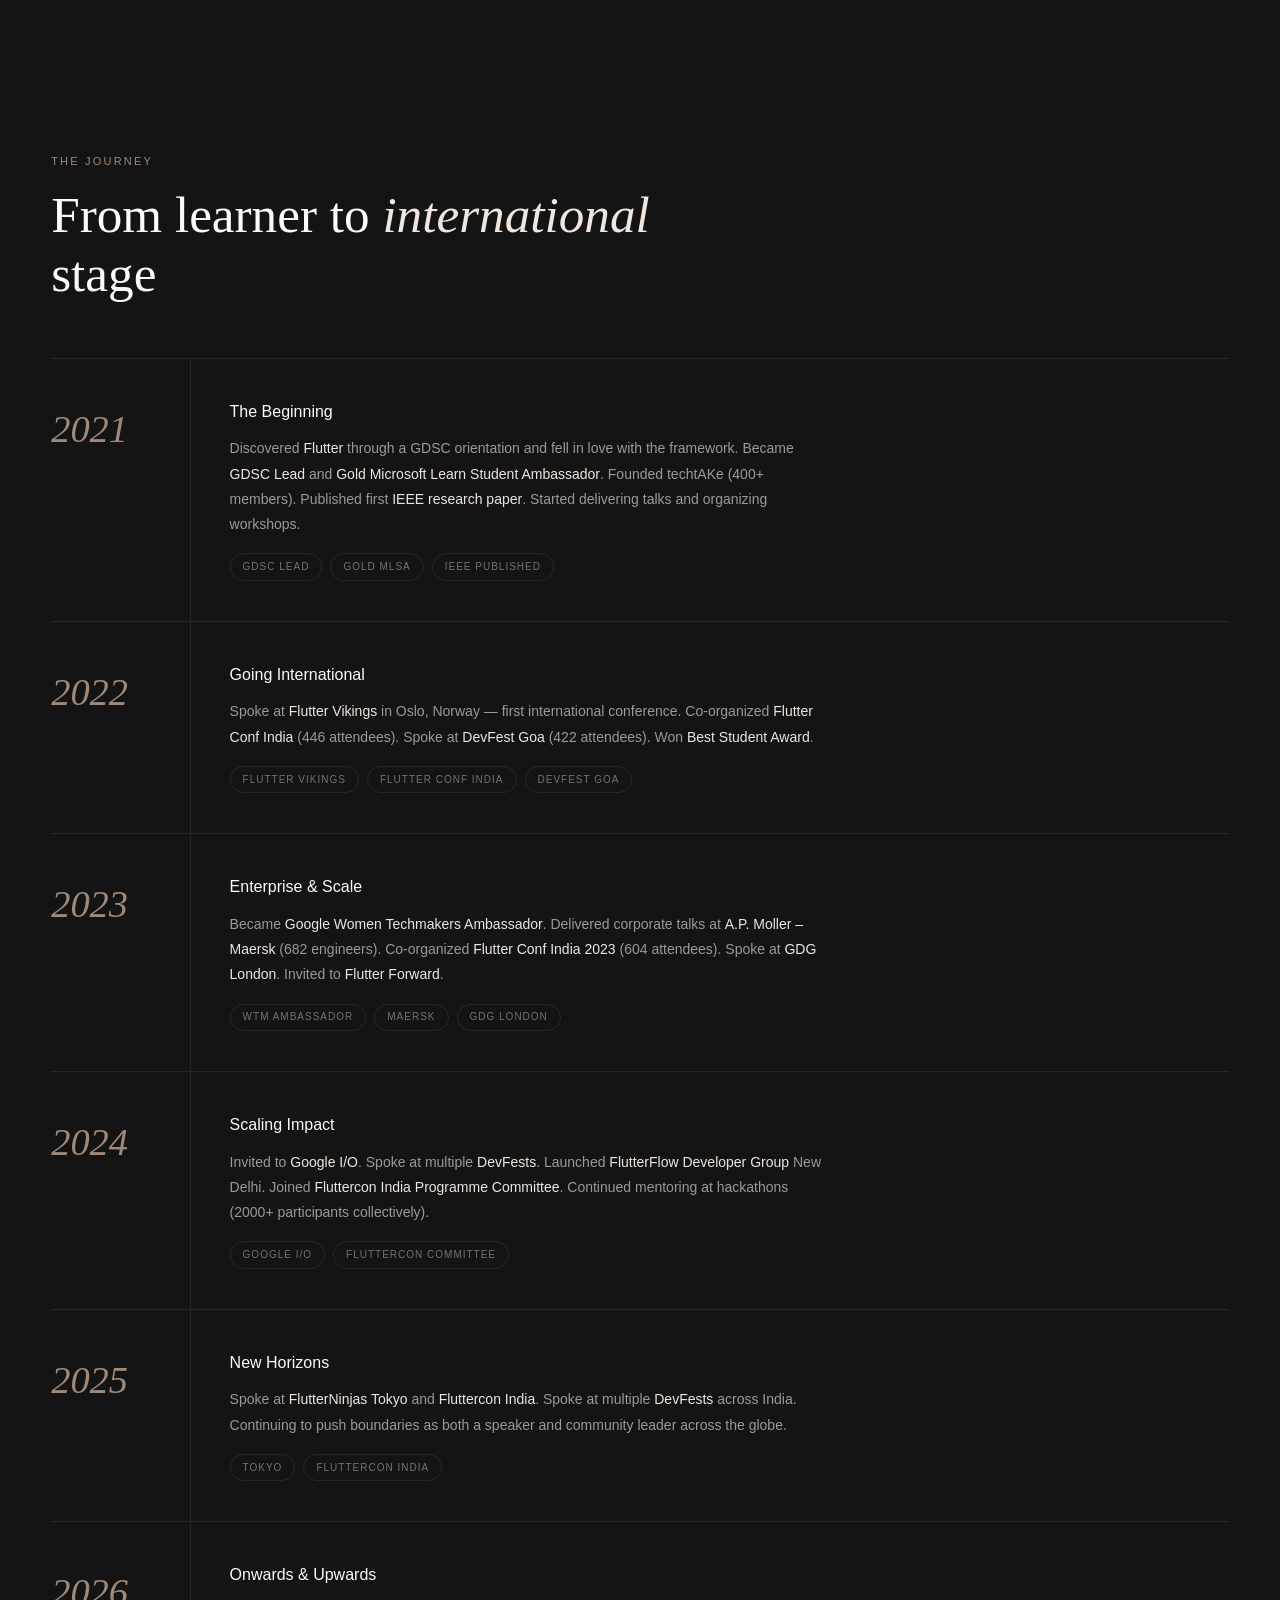
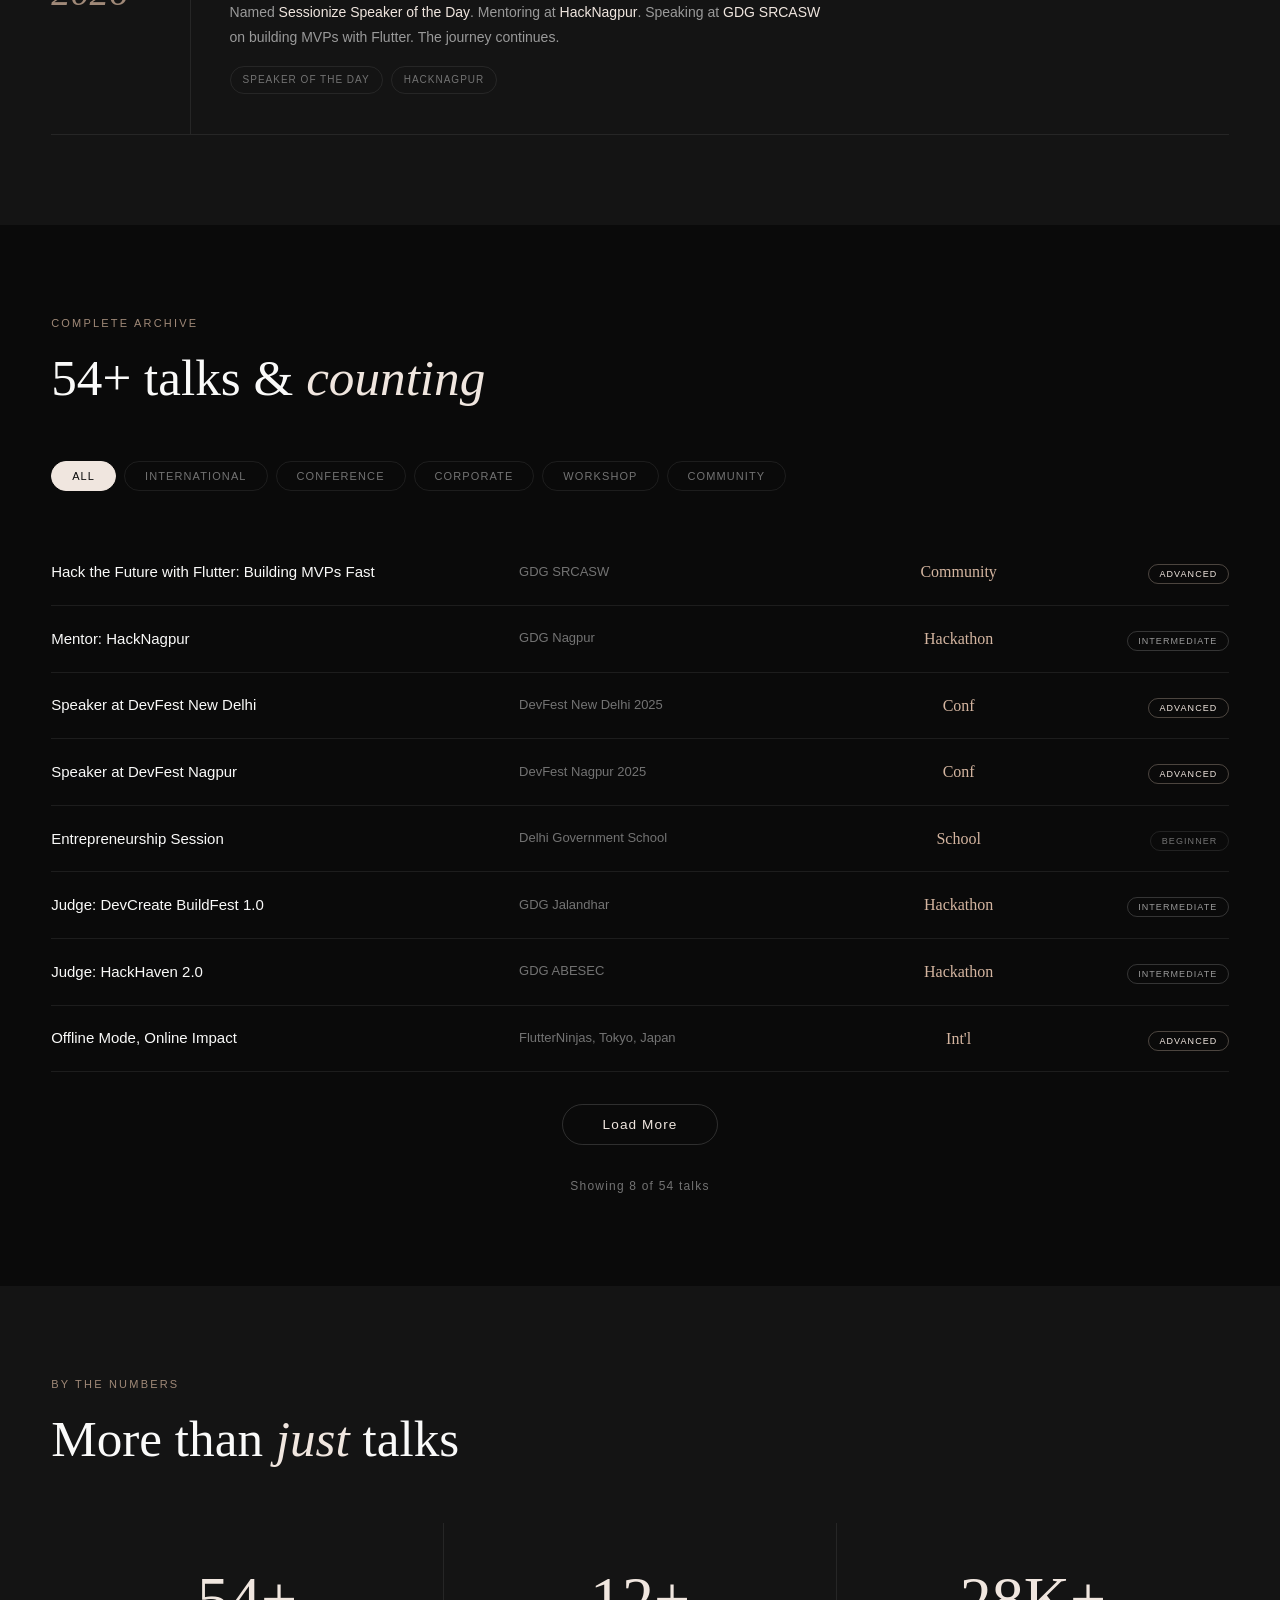
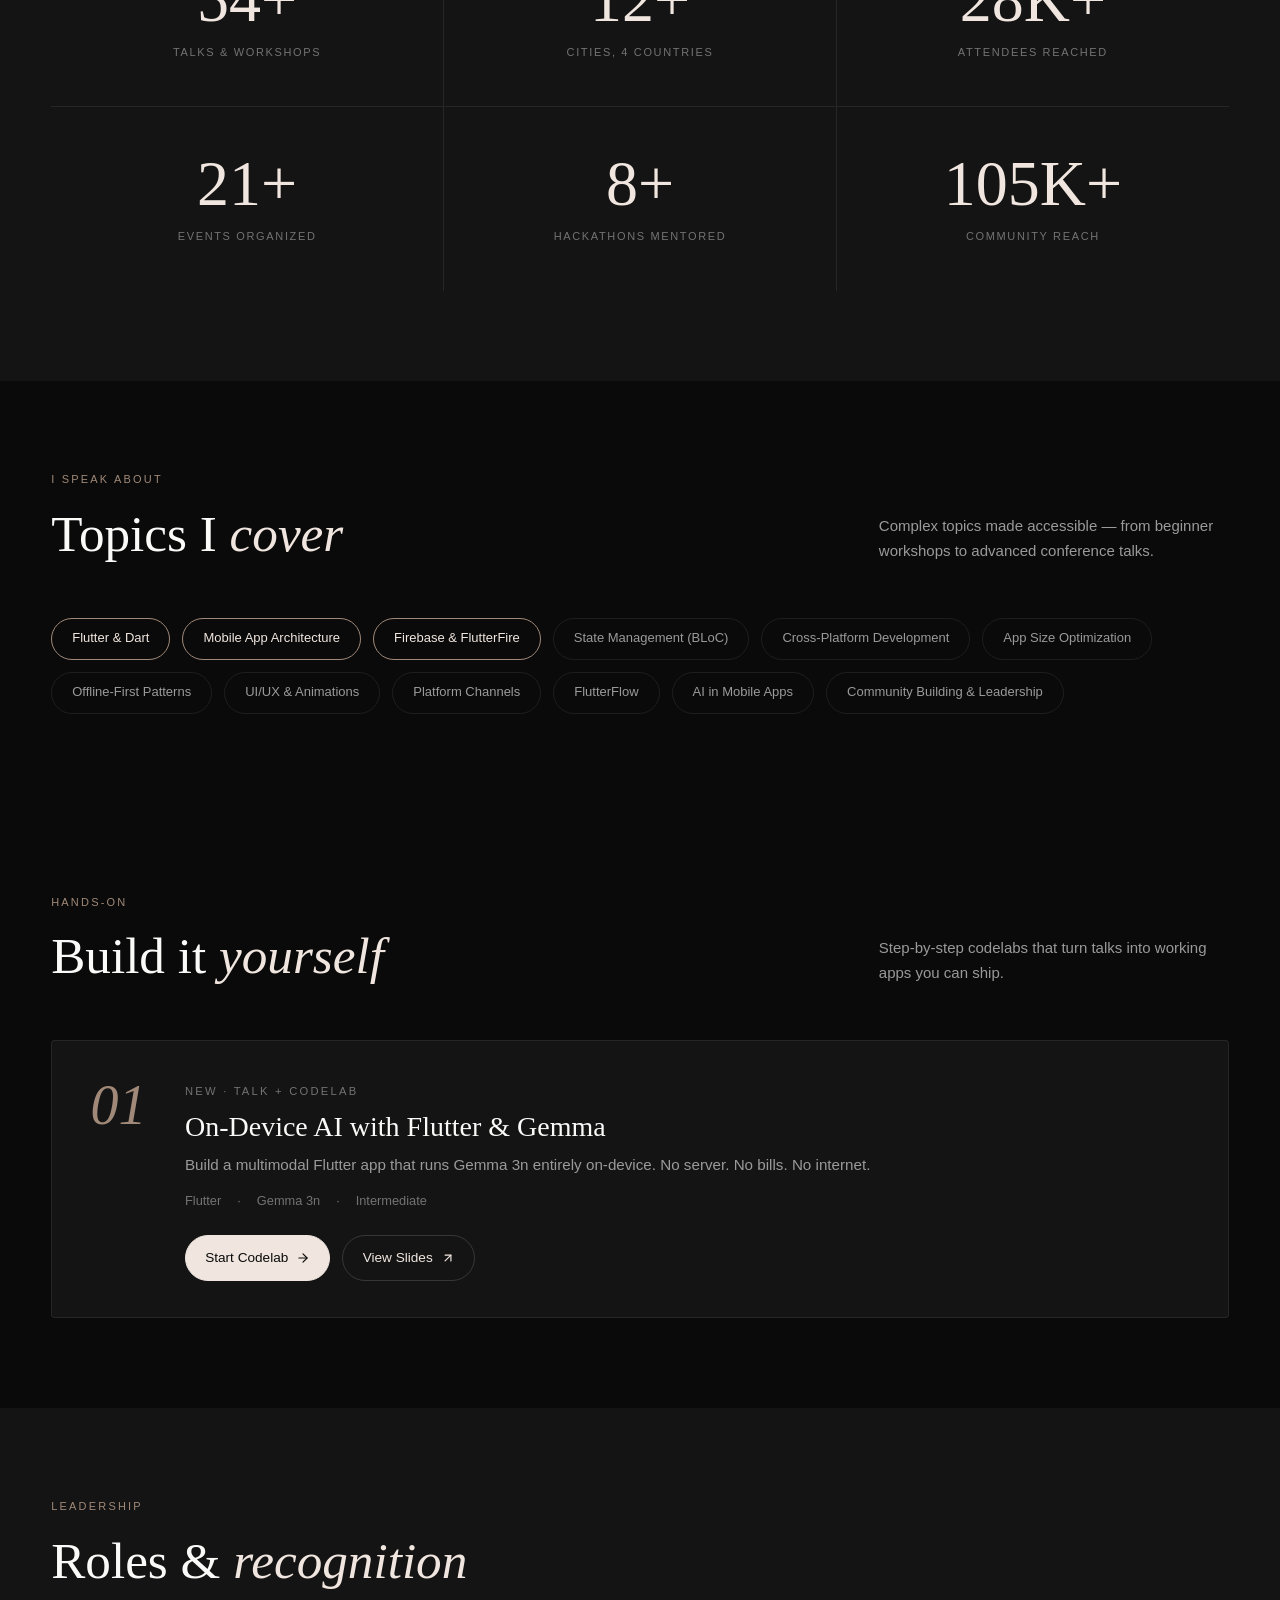
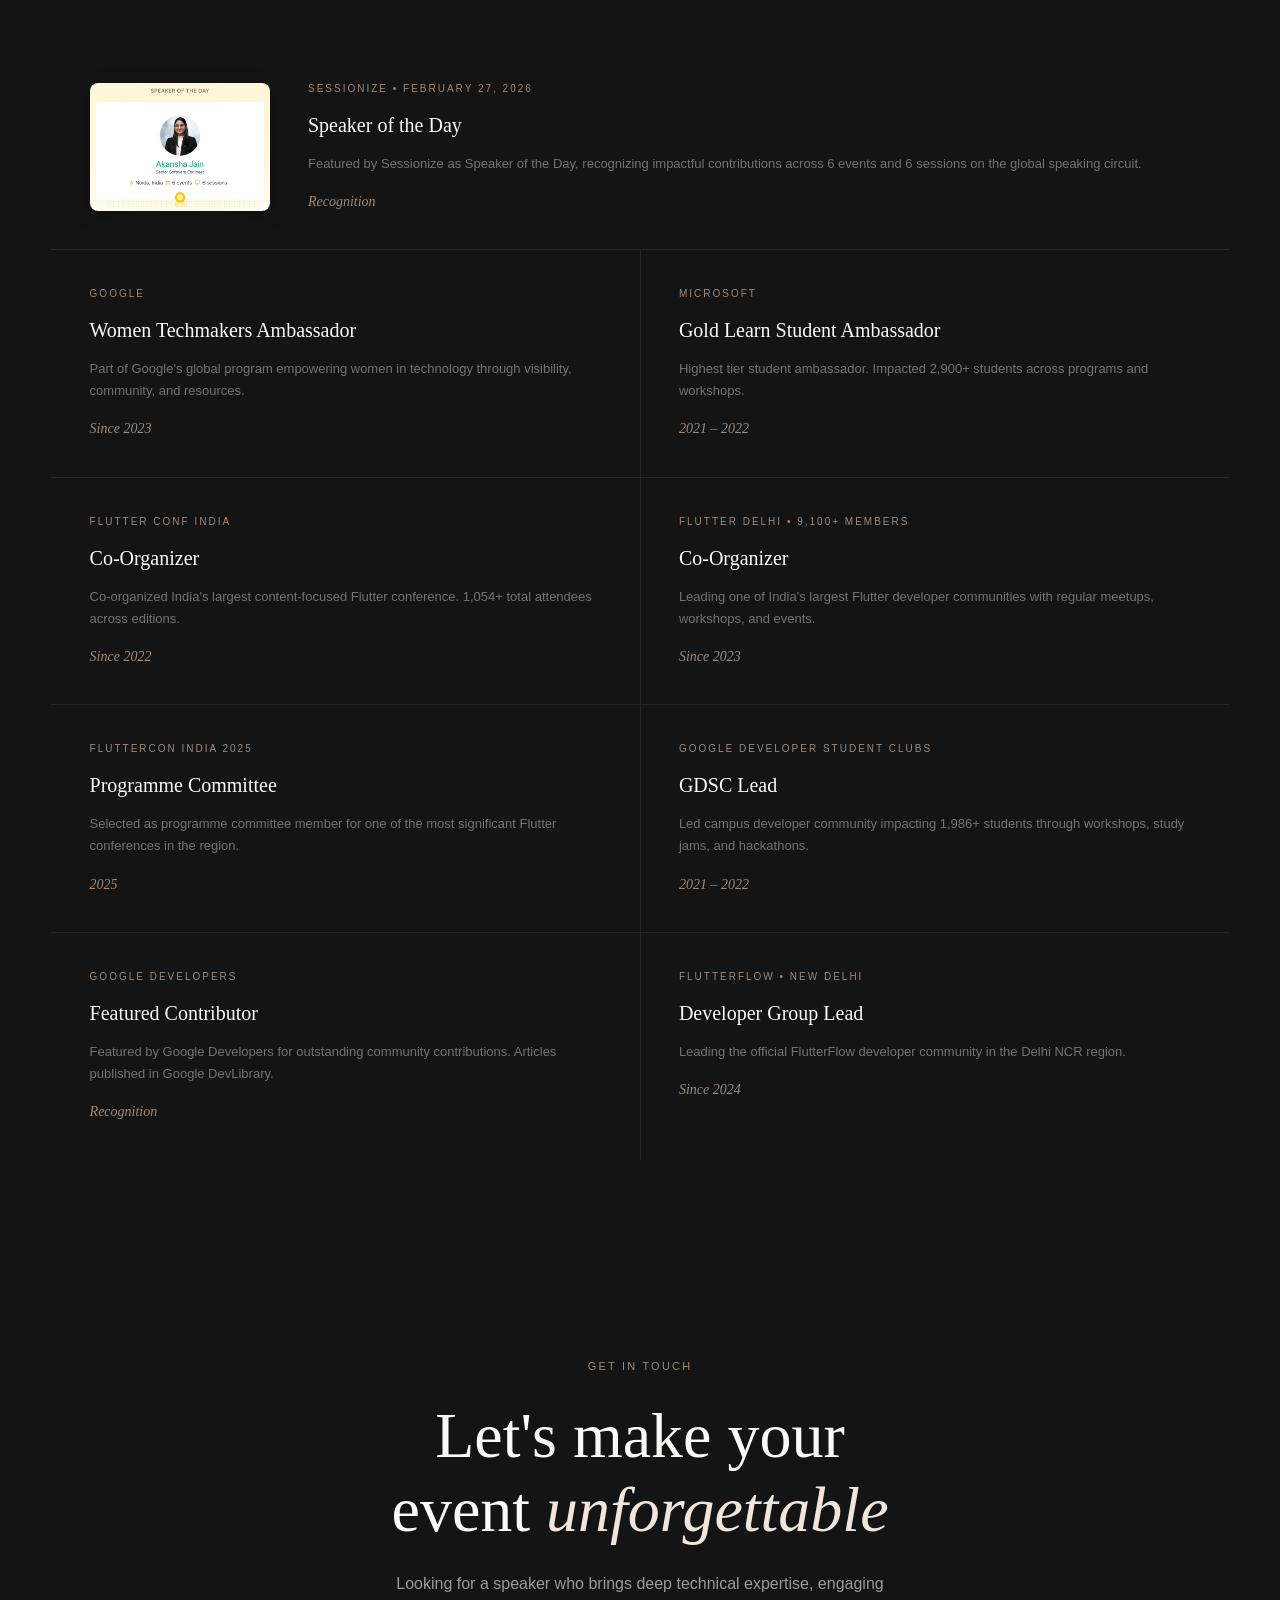
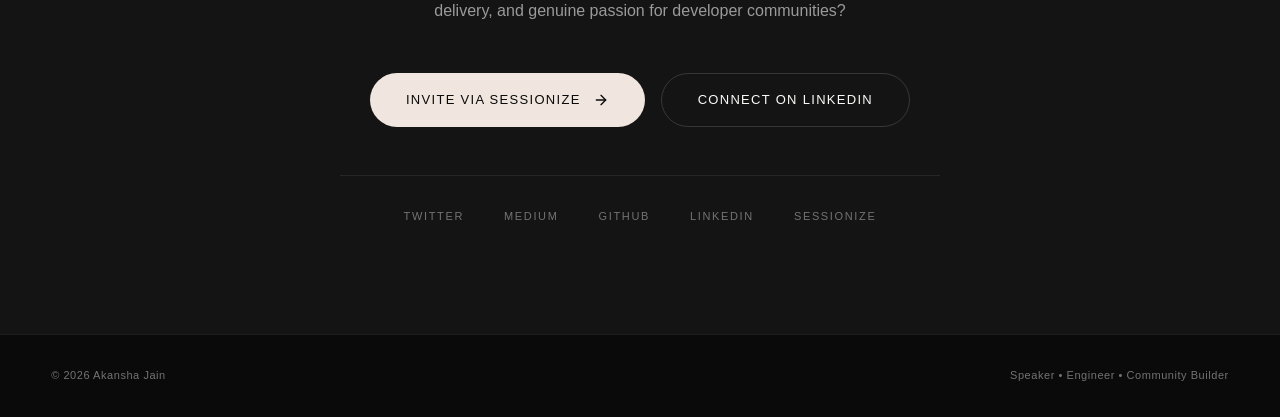
==== commit 15b6a35b: "Add on-device AI talk slides and bundle with codelab on main site Co-Authored-By: Claude Opus 4.7 (1" ====
--- a/index.html
+++ b/index.html
@@ -1287,15 +1287,13 @@
 
         .codelab-card {
             display: grid;
-            grid-template-columns: auto 1fr auto;
-            align-items: center;
+            grid-template-columns: auto 1fr;
+            align-items: start;
             gap: clamp(1.5rem, 3vw, 2.5rem);
             padding: clamp(2rem, 4vh, 2.75rem) clamp(1.5rem, 3vw, 2.5rem);
             background: var(--dark);
             border: 1px solid var(--line);
             border-radius: 4px;
-            text-decoration: none;
-            color: inherit;
             transition: border-color 0.4s cubic-bezier(0.22, 1, 0.36, 1), background 0.4s cubic-bezier(0.22, 1, 0.36, 1);
         }
 
@@ -1349,22 +1347,47 @@
             color: var(--text-muted);
         }
 
-        .codelab-card-arrow {
-            display: flex;
+        .codelab-card-actions {
+            display: flex;
+            flex-wrap: wrap;
+            gap: 0.75rem;
+            margin-top: 1.5rem;
+        }
+
+        .codelab-action {
+            display: inline-flex;
             align-items: center;
-            justify-content: center;
-            width: 44px;
-            height: 44px;
+            gap: 0.5rem;
+            padding: 0.7rem 1.2rem;
+            font-size: 0.85rem;
+            font-weight: 500;
+            text-decoration: none;
+            border-radius: 999px;
             border: 1px solid var(--line-hover);
-            border-radius: 50%;
             color: var(--cream);
-            transition: transform 0.4s cubic-bezier(0.22, 1, 0.36, 1), border-color 0.4s cubic-bezier(0.22, 1, 0.36, 1);
-            flex-shrink: 0;
-        }
-
-        .codelab-card:hover .codelab-card-arrow {
-            transform: translateX(4px);
+            transition: border-color 0.3s ease, background 0.3s ease, transform 0.3s ease;
+        }
+
+        .codelab-action:hover {
             border-color: var(--warm);
+            background: rgba(232, 205, 184, 0.06);
+            transform: translateX(2px);
+        }
+
+        .codelab-action.primary {
+            background: var(--cream);
+            color: var(--black);
+            border-color: var(--cream);
+        }
+
+        .codelab-action.primary:hover {
+            background: var(--cream-light);
+            border-color: var(--cream-light);
+        }
+
+        .codelab-action svg {
+            width: 14px;
+            height: 14px;
         }
 
         @media (max-width: 720px) {
@@ -1373,8 +1396,12 @@
                 gap: 1rem;
                 text-align: left;
             }
-            .codelab-card-arrow {
-                justify-self: start;
+            .codelab-card-actions {
+                flex-direction: column;
+                align-items: stretch;
+            }
+            .codelab-action {
+                justify-content: center;
             }
         }
 
@@ -2372,10 +2399,10 @@
                 <p class="section-desc">Step-by-step codelabs that turn talks into working apps you can ship.</p>
             </div>
             <div class="reveal">
-                <a href="codelabs/on-device-ai/" class="codelab-card">
+                <div class="codelab-card">
                     <div class="codelab-card-num">01</div>
                     <div class="codelab-card-body">
-                        <div class="codelab-card-tag">New &middot; ~2 hours</div>
+                        <div class="codelab-card-tag">New &middot; Talk + Codelab</div>
                         <h3 class="codelab-card-title">On-Device AI with Flutter &amp; Gemma</h3>
                         <div class="codelab-card-desc">Build a multimodal Flutter app that runs Gemma 3n entirely on-device. No server. No bills. No internet.</div>
                         <div class="codelab-card-meta">
@@ -2385,11 +2412,18 @@
                             <span>&middot;</span>
                             <span>Intermediate</span>
                         </div>
+                        <div class="codelab-card-actions">
+                            <a href="codelabs/on-device-ai/" class="codelab-action primary">
+                                Start Codelab
+                                <svg viewBox="0 0 24 24" fill="none" stroke="currentColor" stroke-width="2" stroke-linecap="round" stroke-linejoin="round"><line x1="5" y1="12" x2="19" y2="12"/><polyline points="12 5 19 12 12 19"/></svg>
+                            </a>
+                            <a href="talks/on-device-ai/" class="codelab-action">
+                                View Slides
+                                <svg viewBox="0 0 24 24" fill="none" stroke="currentColor" stroke-width="2" stroke-linecap="round" stroke-linejoin="round"><path d="M7 17L17 7"/><polyline points="7 7 17 7 17 17"/></svg>
+                            </a>
+                        </div>
                     </div>
-                    <div class="codelab-card-arrow">
-                        <svg width="18" height="18" viewBox="0 0 24 24" fill="none" stroke="currentColor" stroke-width="1.5" stroke-linecap="round" stroke-linejoin="round"><line x1="5" y1="12" x2="19" y2="12"/><polyline points="12 5 19 12 12 19"/></svg>
-                    </div>
-                </a>
+                </div>
             </div>
         </div>
     </section>
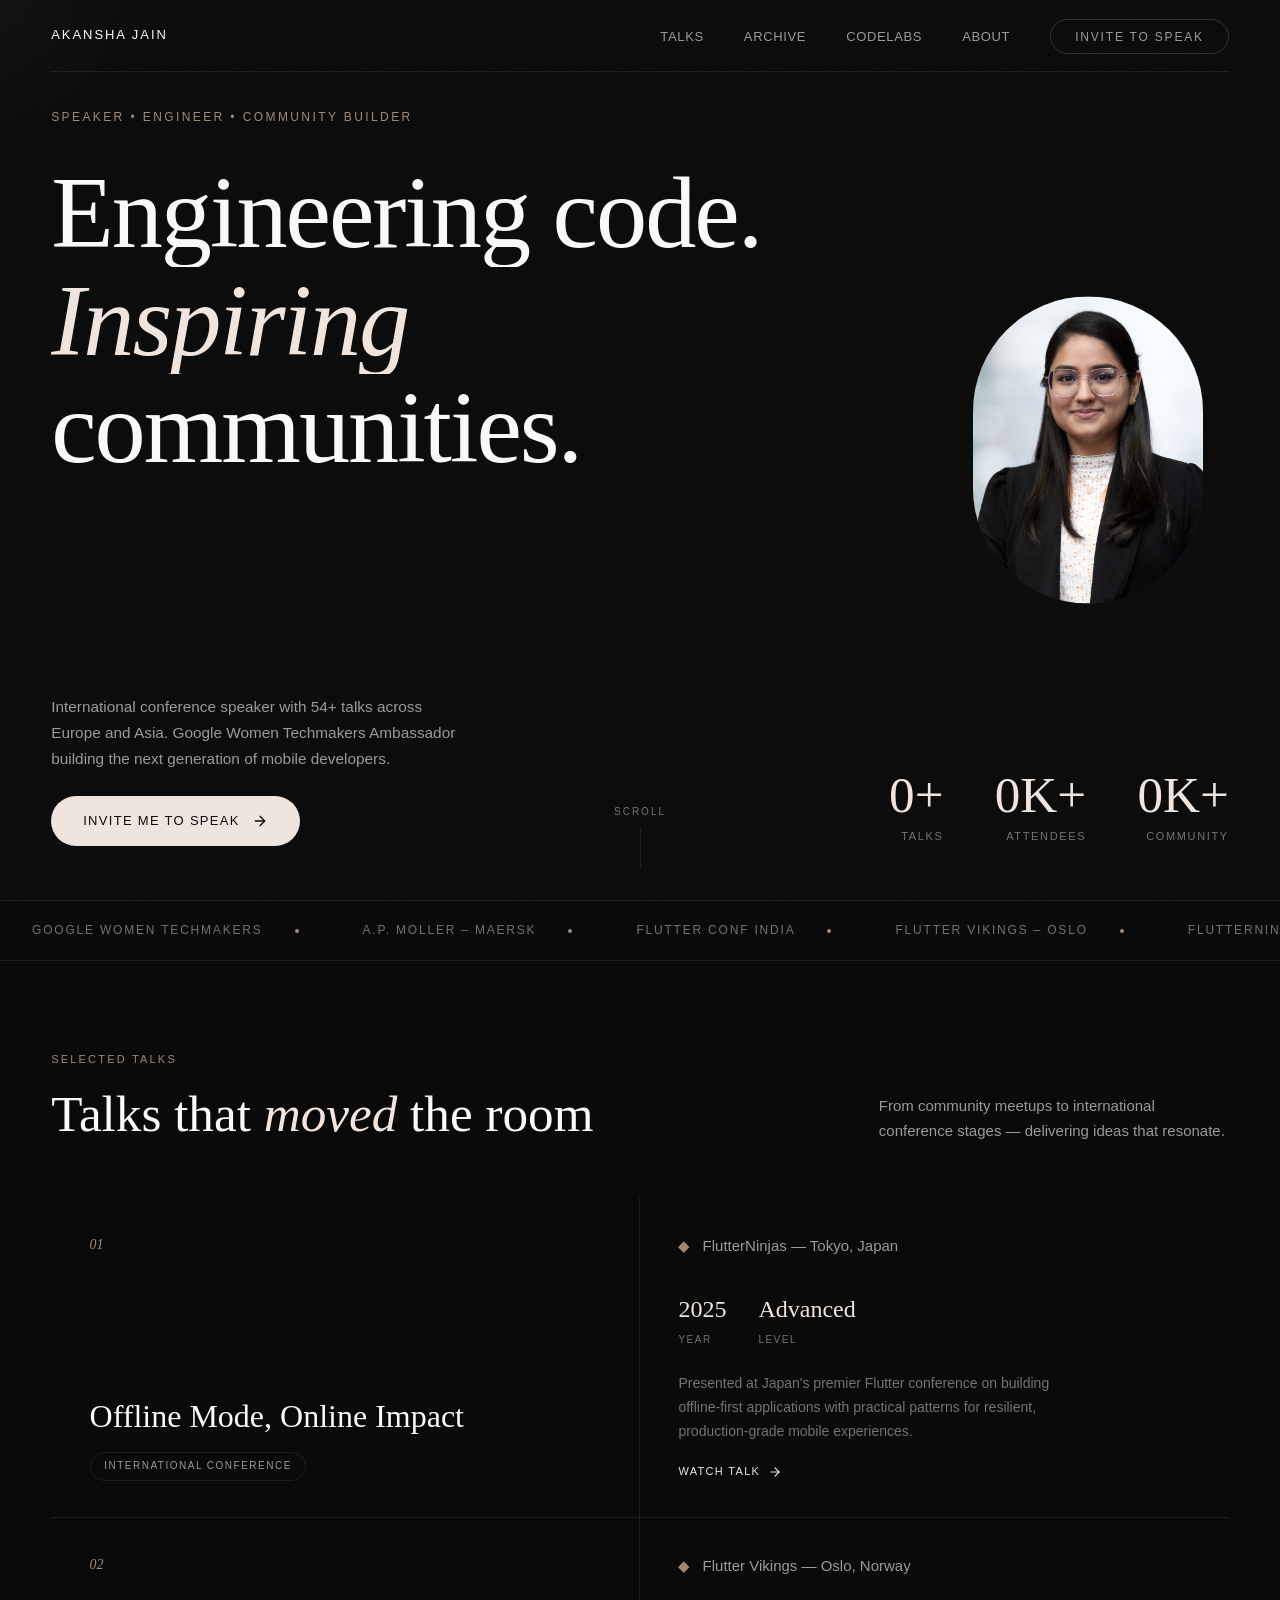
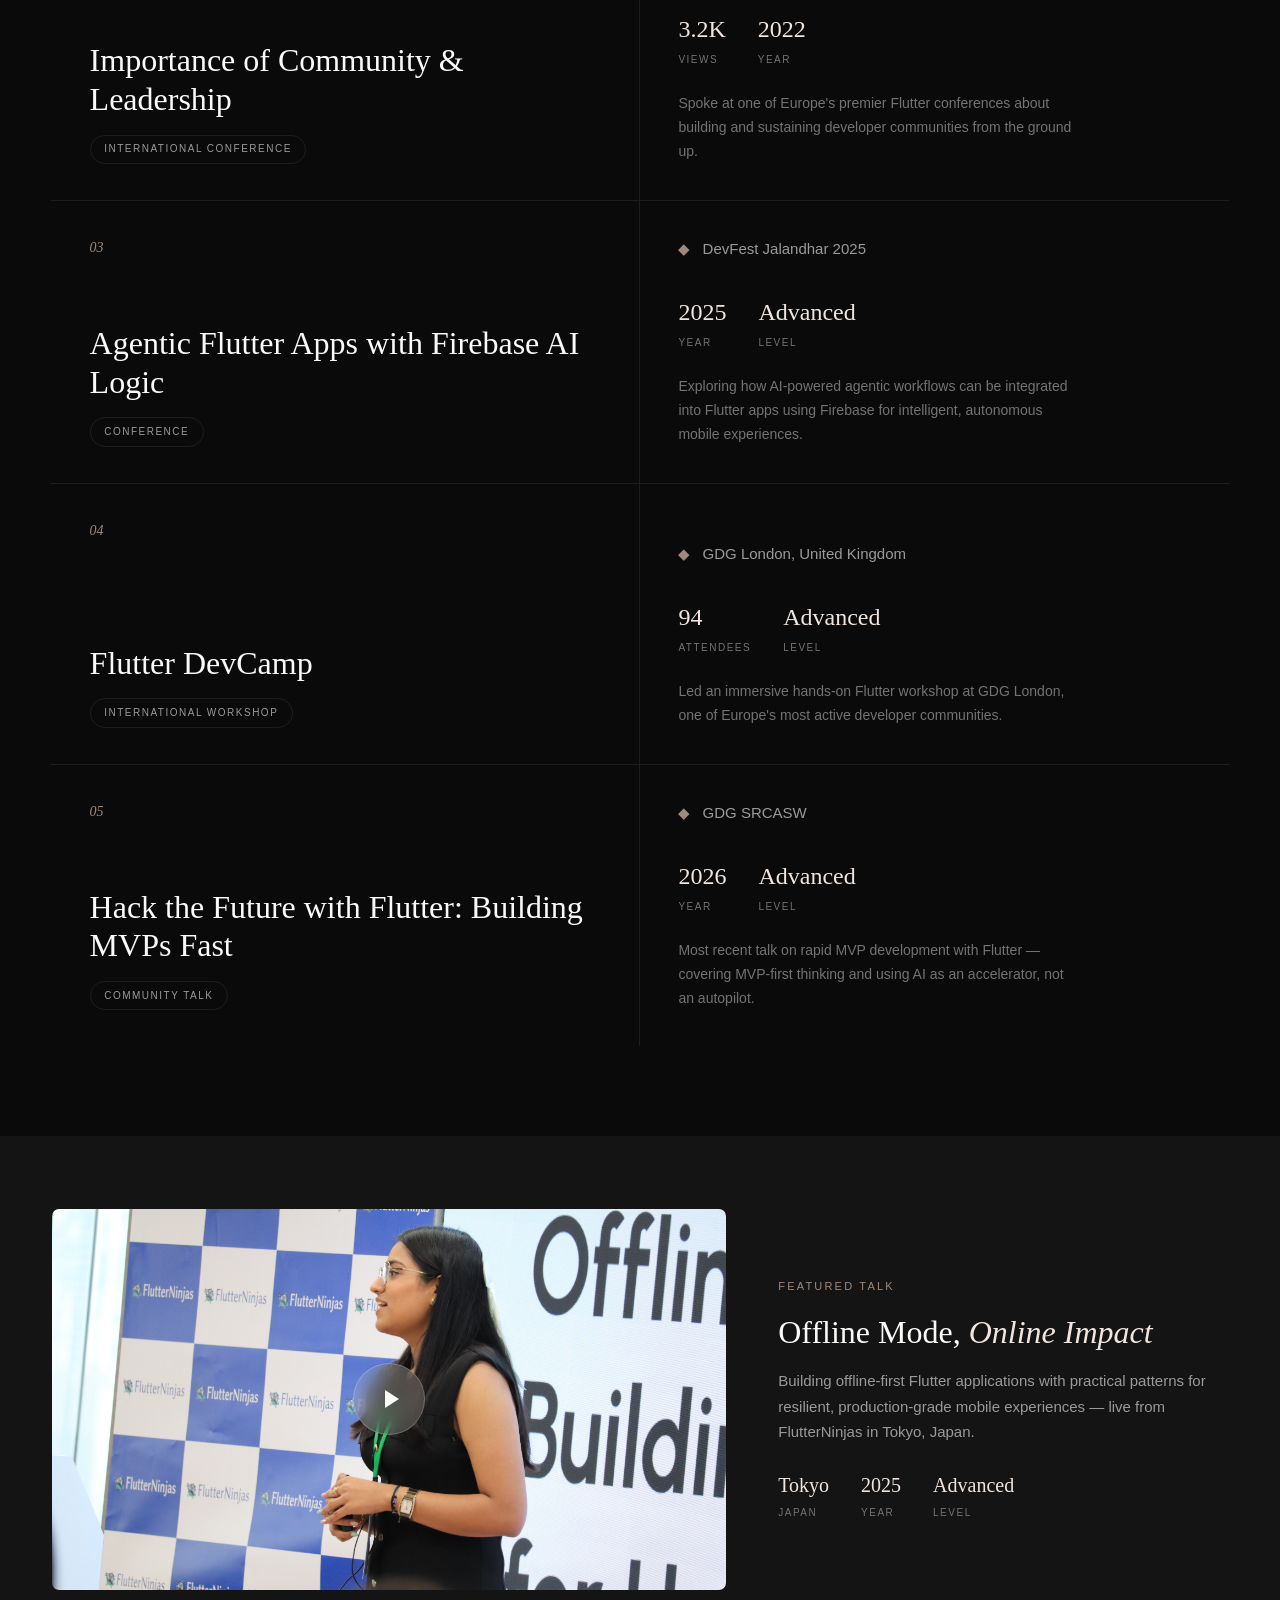
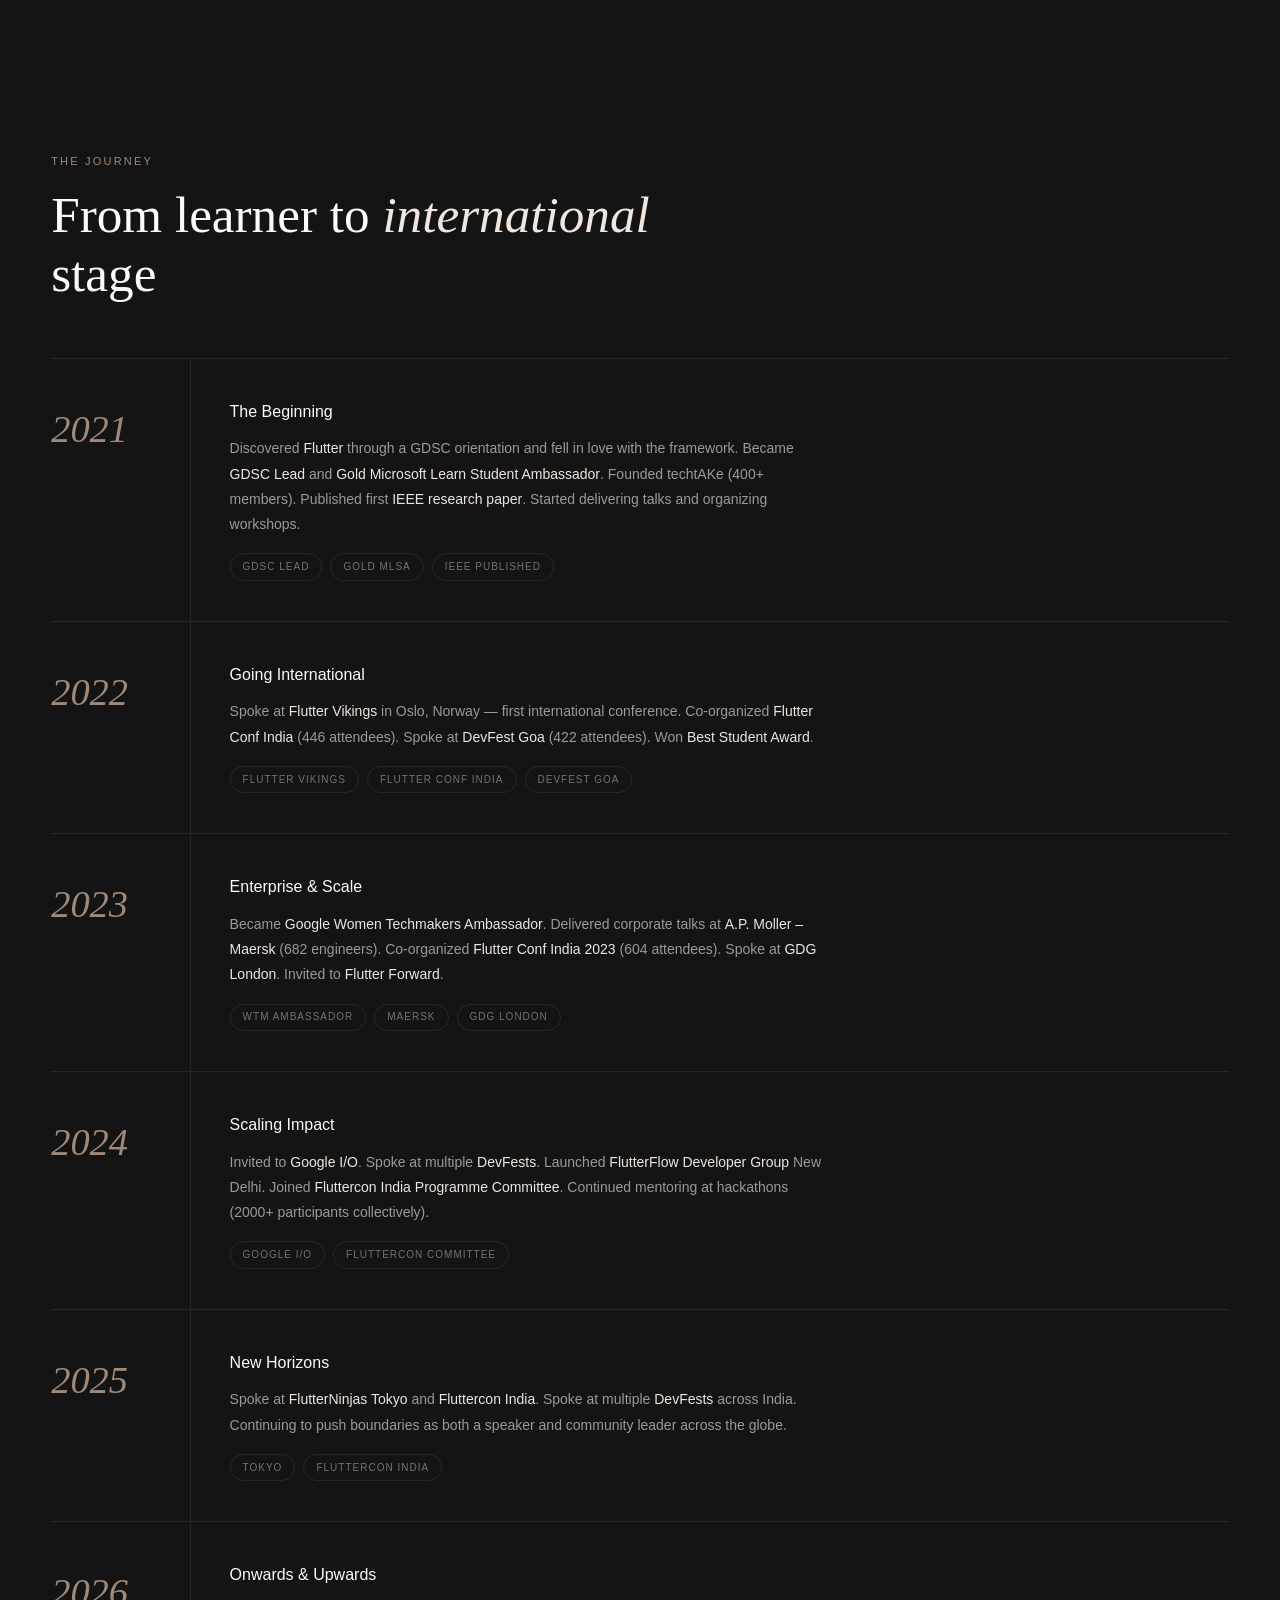
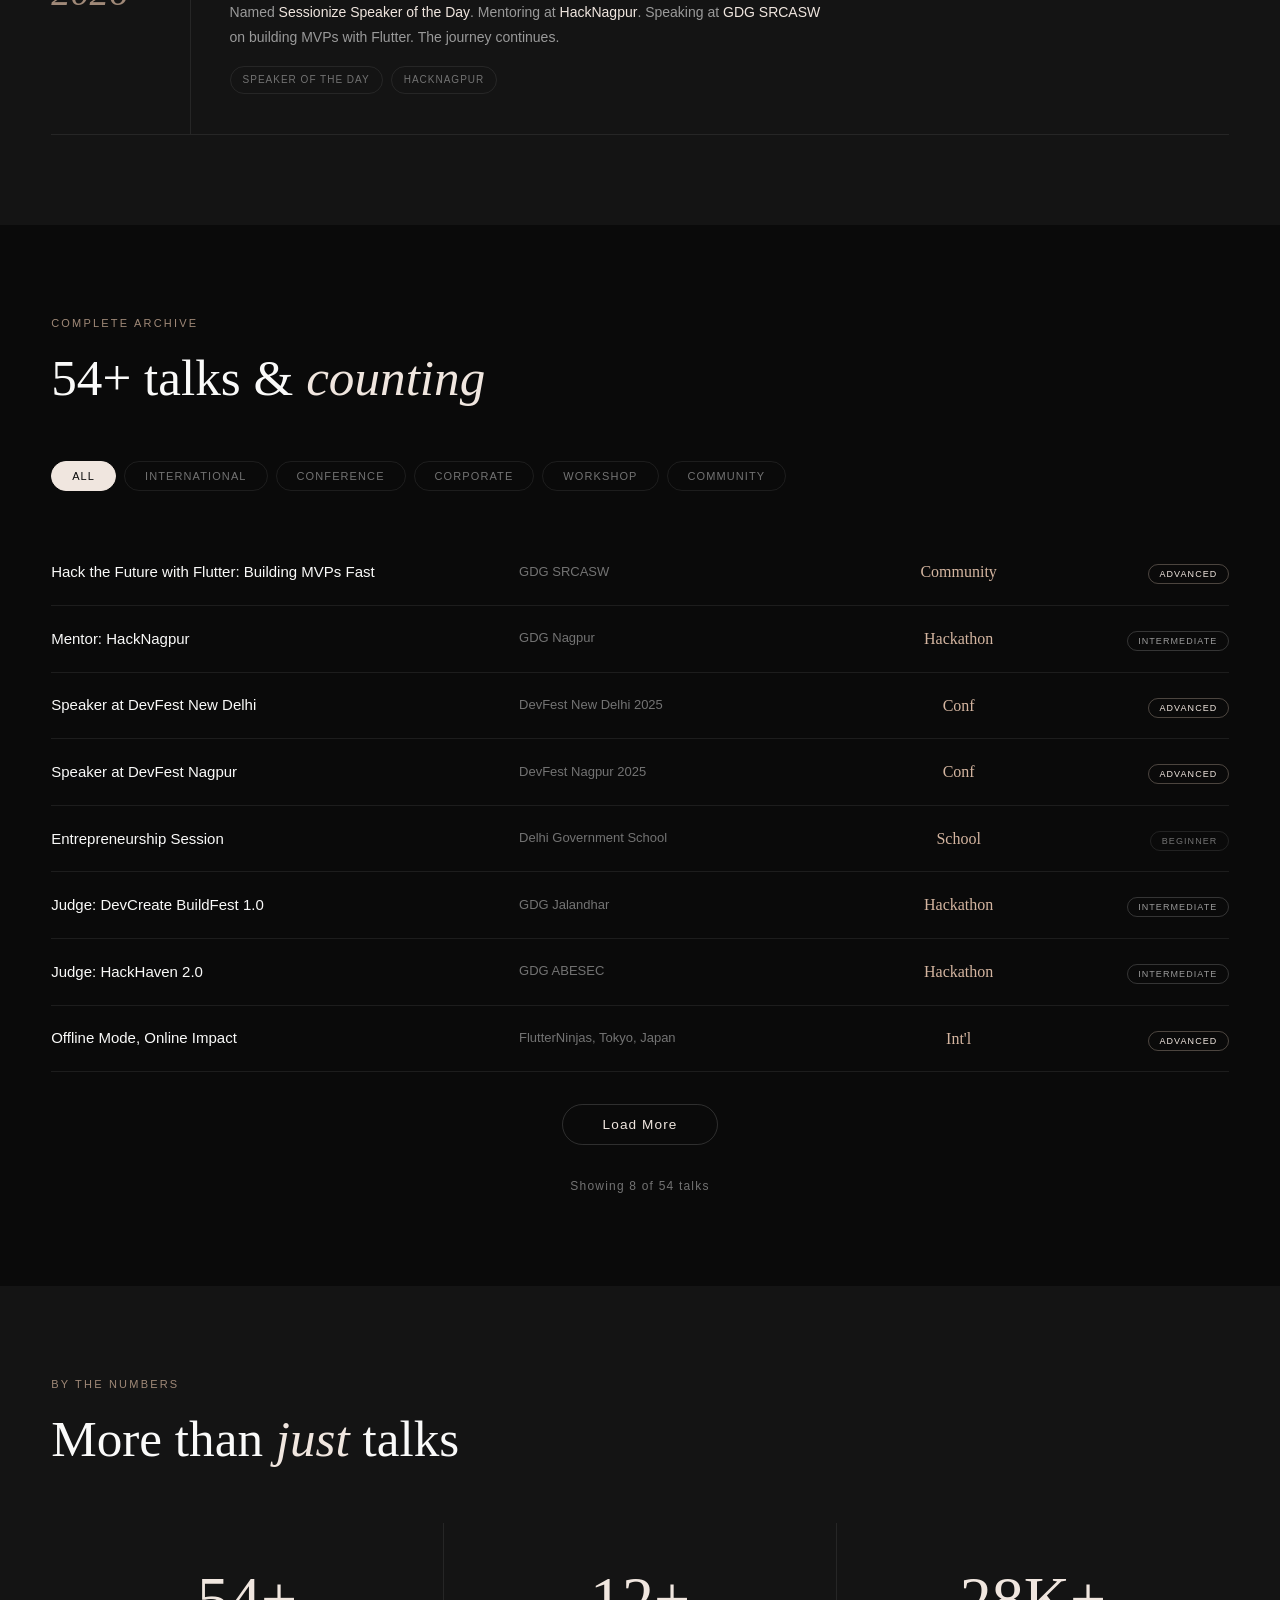
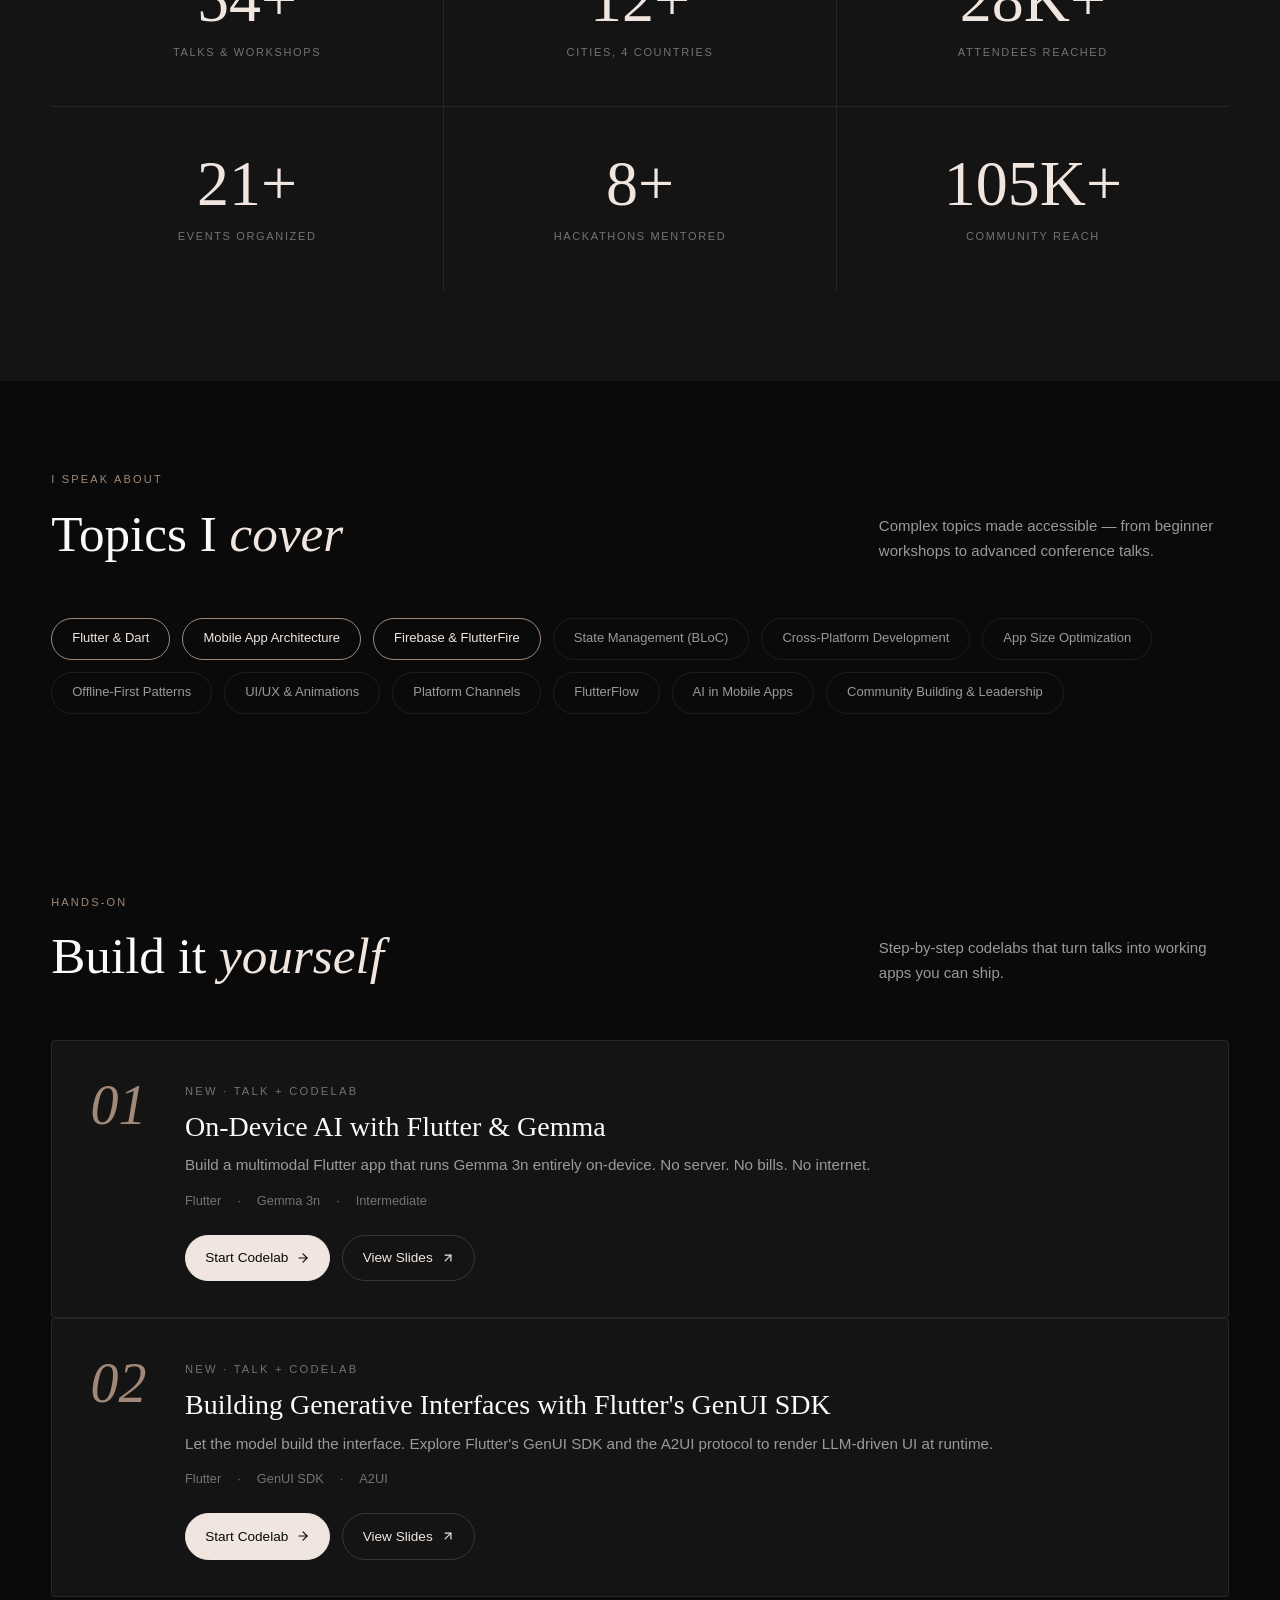
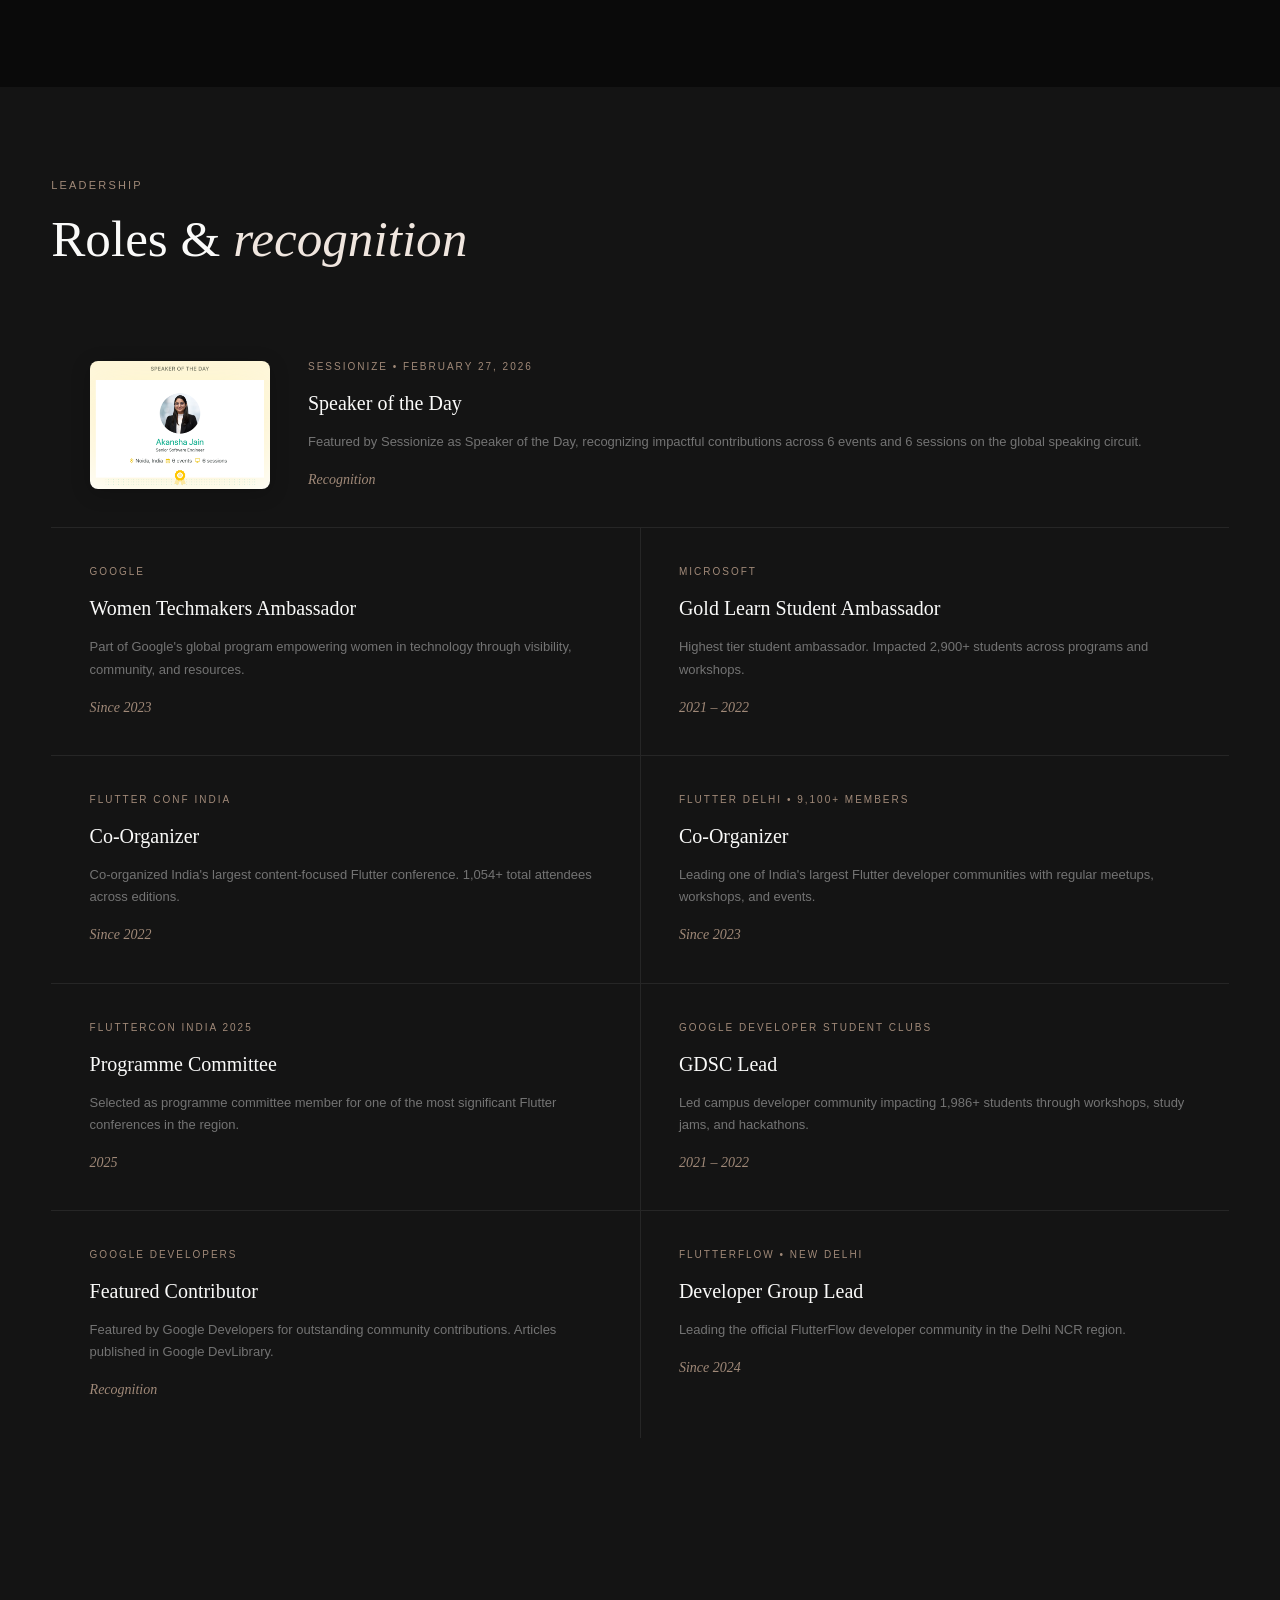
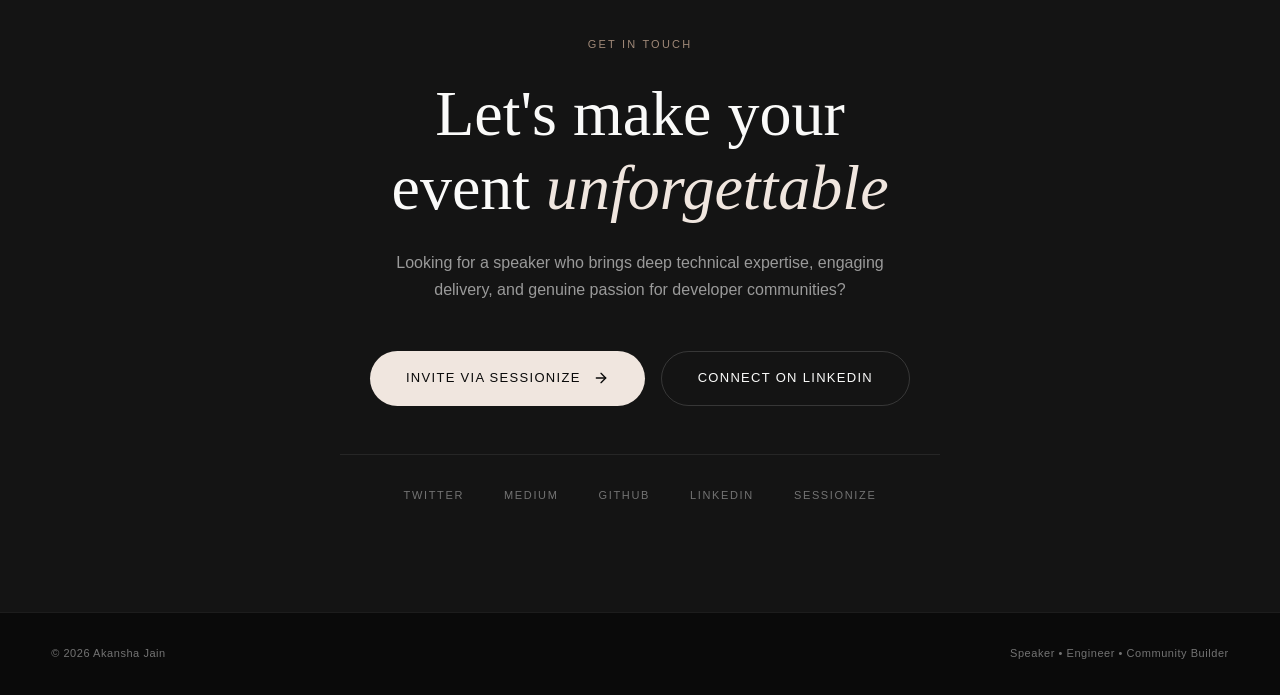
==== commit d98d2986: "Add GenUI talk and link from main site - Add Flutter GenUI SDK talk slides at talks/genui/ - Add cod" ====
--- a/index.html
+++ b/index.html
@@ -2413,11 +2413,38 @@
                             <span>Intermediate</span>
                         </div>
                         <div class="codelab-card-actions">
-                            <a href="codelabs/on-device-ai/" class="codelab-action primary">
+                            <a href="codelabs/on-device-ai/" target="_blank" rel="noopener noreferrer" class="codelab-action primary">
                                 Start Codelab
                                 <svg viewBox="0 0 24 24" fill="none" stroke="currentColor" stroke-width="2" stroke-linecap="round" stroke-linejoin="round"><line x1="5" y1="12" x2="19" y2="12"/><polyline points="12 5 19 12 12 19"/></svg>
                             </a>
-                            <a href="talks/on-device-ai/" class="codelab-action">
+                            <a href="talks/on-device-ai/" target="_blank" rel="noopener noreferrer" class="codelab-action">
+                                View Slides
+                                <svg viewBox="0 0 24 24" fill="none" stroke="currentColor" stroke-width="2" stroke-linecap="round" stroke-linejoin="round"><path d="M7 17L17 7"/><polyline points="7 7 17 7 17 17"/></svg>
+                            </a>
+                        </div>
+                    </div>
+                </div>
+            </div>
+            <div class="reveal">
+                <div class="codelab-card">
+                    <div class="codelab-card-num">02</div>
+                    <div class="codelab-card-body">
+                        <div class="codelab-card-tag">New &middot; Talk + Codelab</div>
+                        <h3 class="codelab-card-title">Building Generative Interfaces with Flutter's GenUI SDK</h3>
+                        <div class="codelab-card-desc">Let the model build the interface. Explore Flutter's GenUI SDK and the A2UI protocol to render LLM-driven UI at runtime.</div>
+                        <div class="codelab-card-meta">
+                            <span>Flutter</span>
+                            <span>&middot;</span>
+                            <span>GenUI SDK</span>
+                            <span>&middot;</span>
+                            <span>A2UI</span>
+                        </div>
+                        <div class="codelab-card-actions">
+                            <a href="https://codelabs.developers.google.com/codelabs/genui-intro" target="_blank" rel="noopener noreferrer" class="codelab-action primary">
+                                Start Codelab
+                                <svg viewBox="0 0 24 24" fill="none" stroke="currentColor" stroke-width="2" stroke-linecap="round" stroke-linejoin="round"><line x1="5" y1="12" x2="19" y2="12"/><polyline points="12 5 19 12 12 19"/></svg>
+                            </a>
+                            <a href="talks/genui/" target="_blank" rel="noopener noreferrer" class="codelab-action">
                                 View Slides
                                 <svg viewBox="0 0 24 24" fill="none" stroke="currentColor" stroke-width="2" stroke-linecap="round" stroke-linejoin="round"><path d="M7 17L17 7"/><polyline points="7 7 17 7 17 17"/></svg>
                             </a>
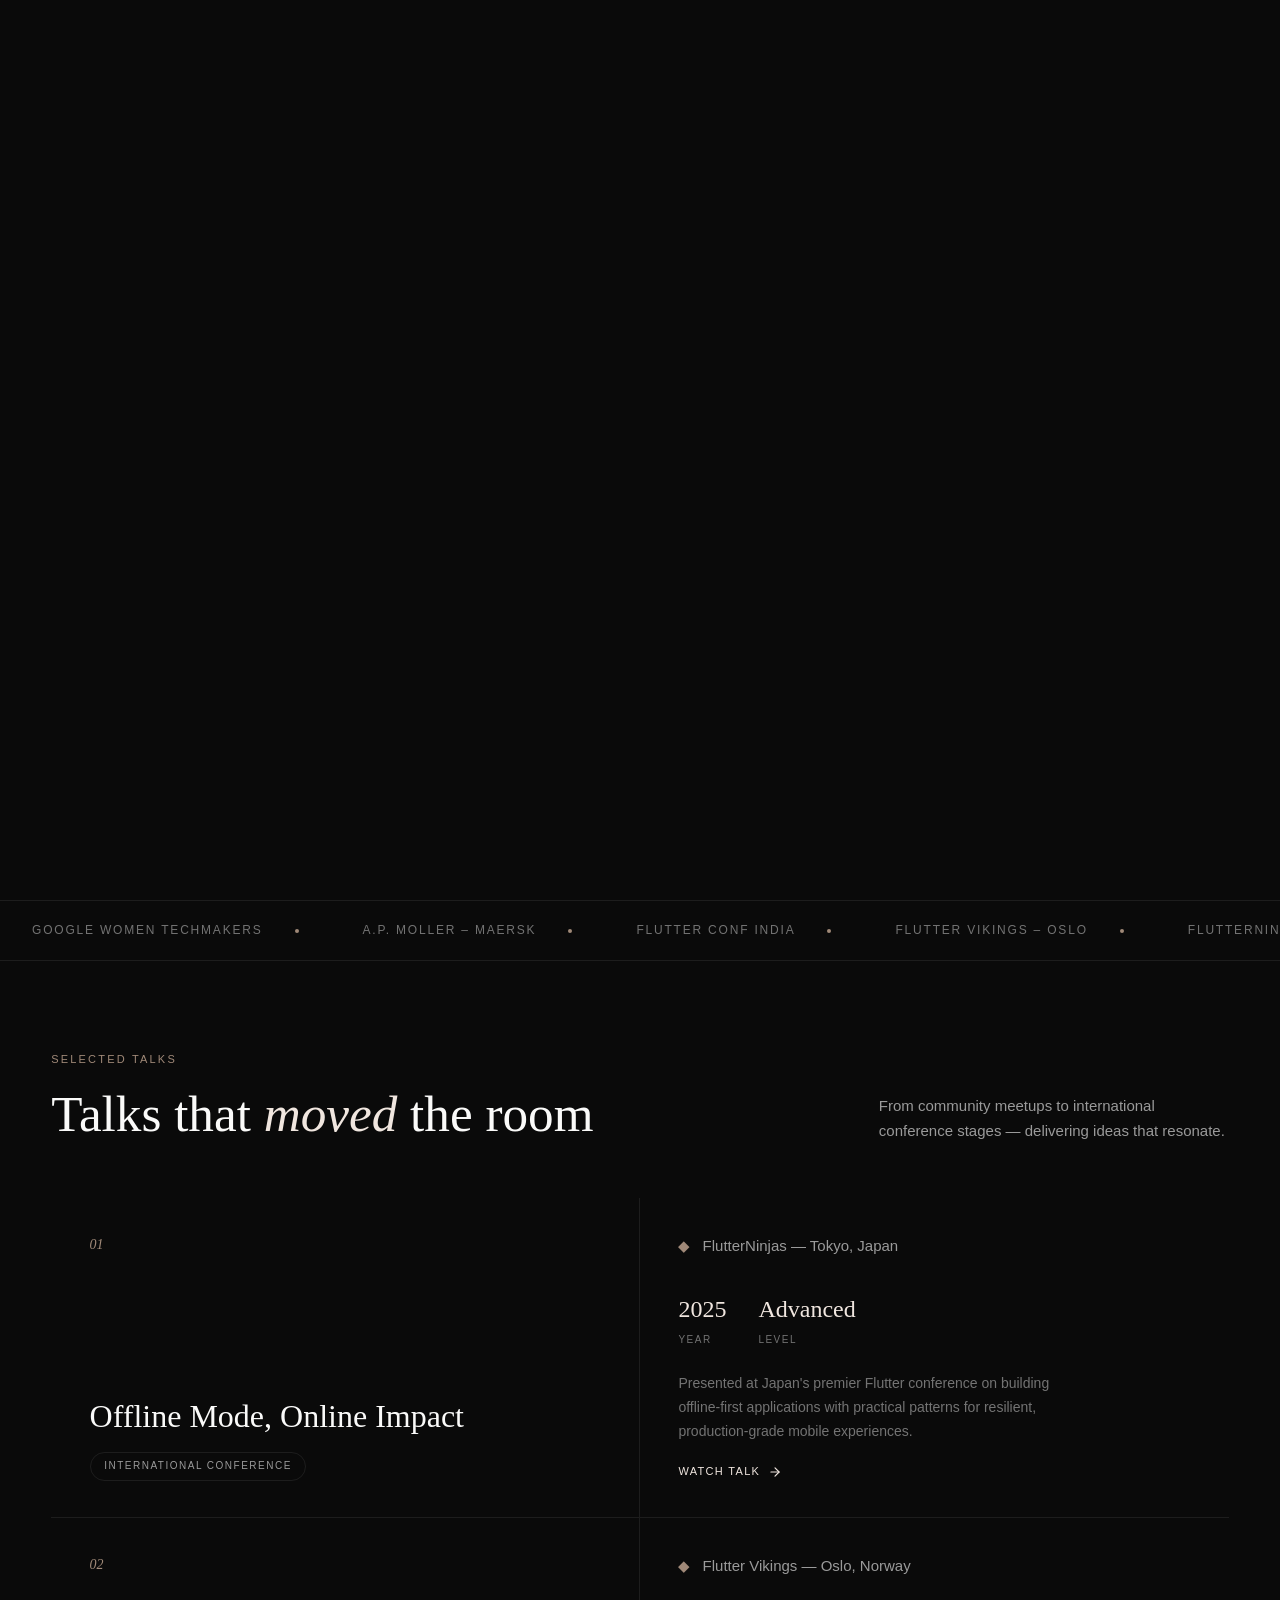
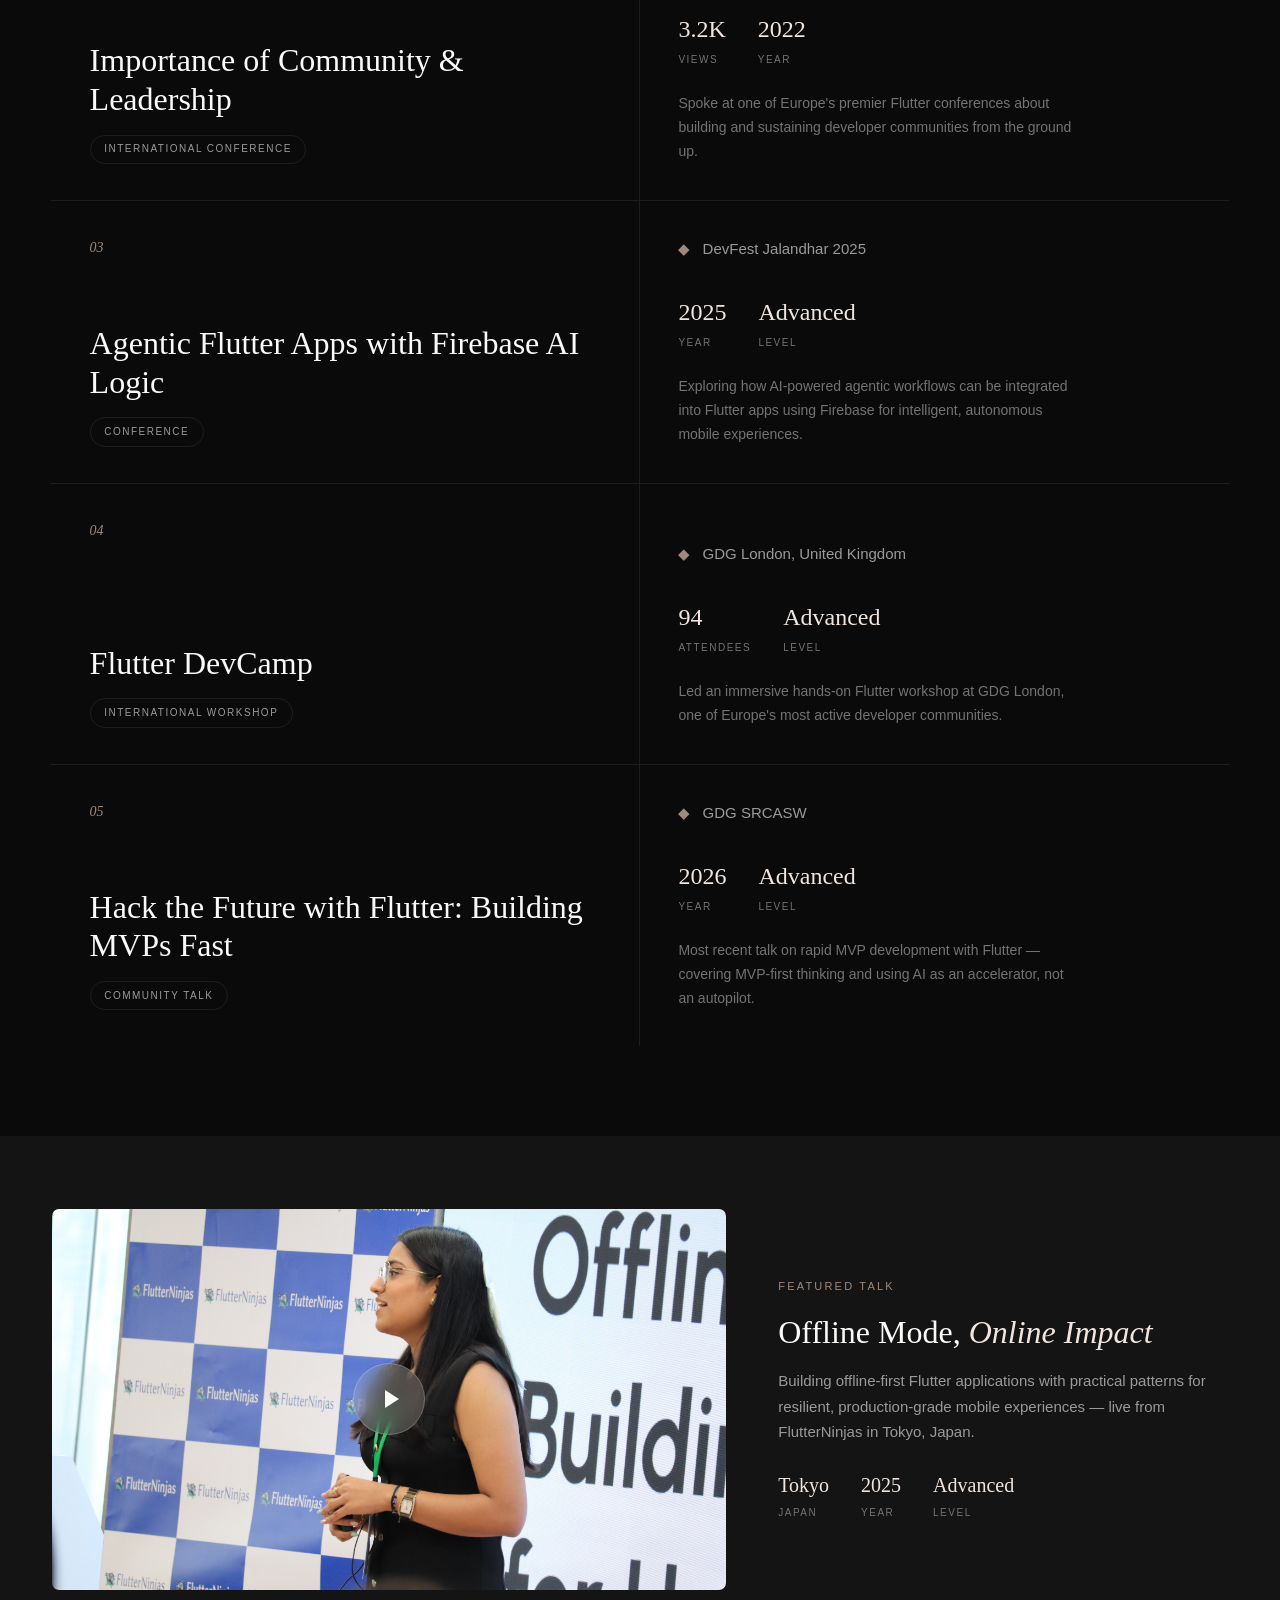
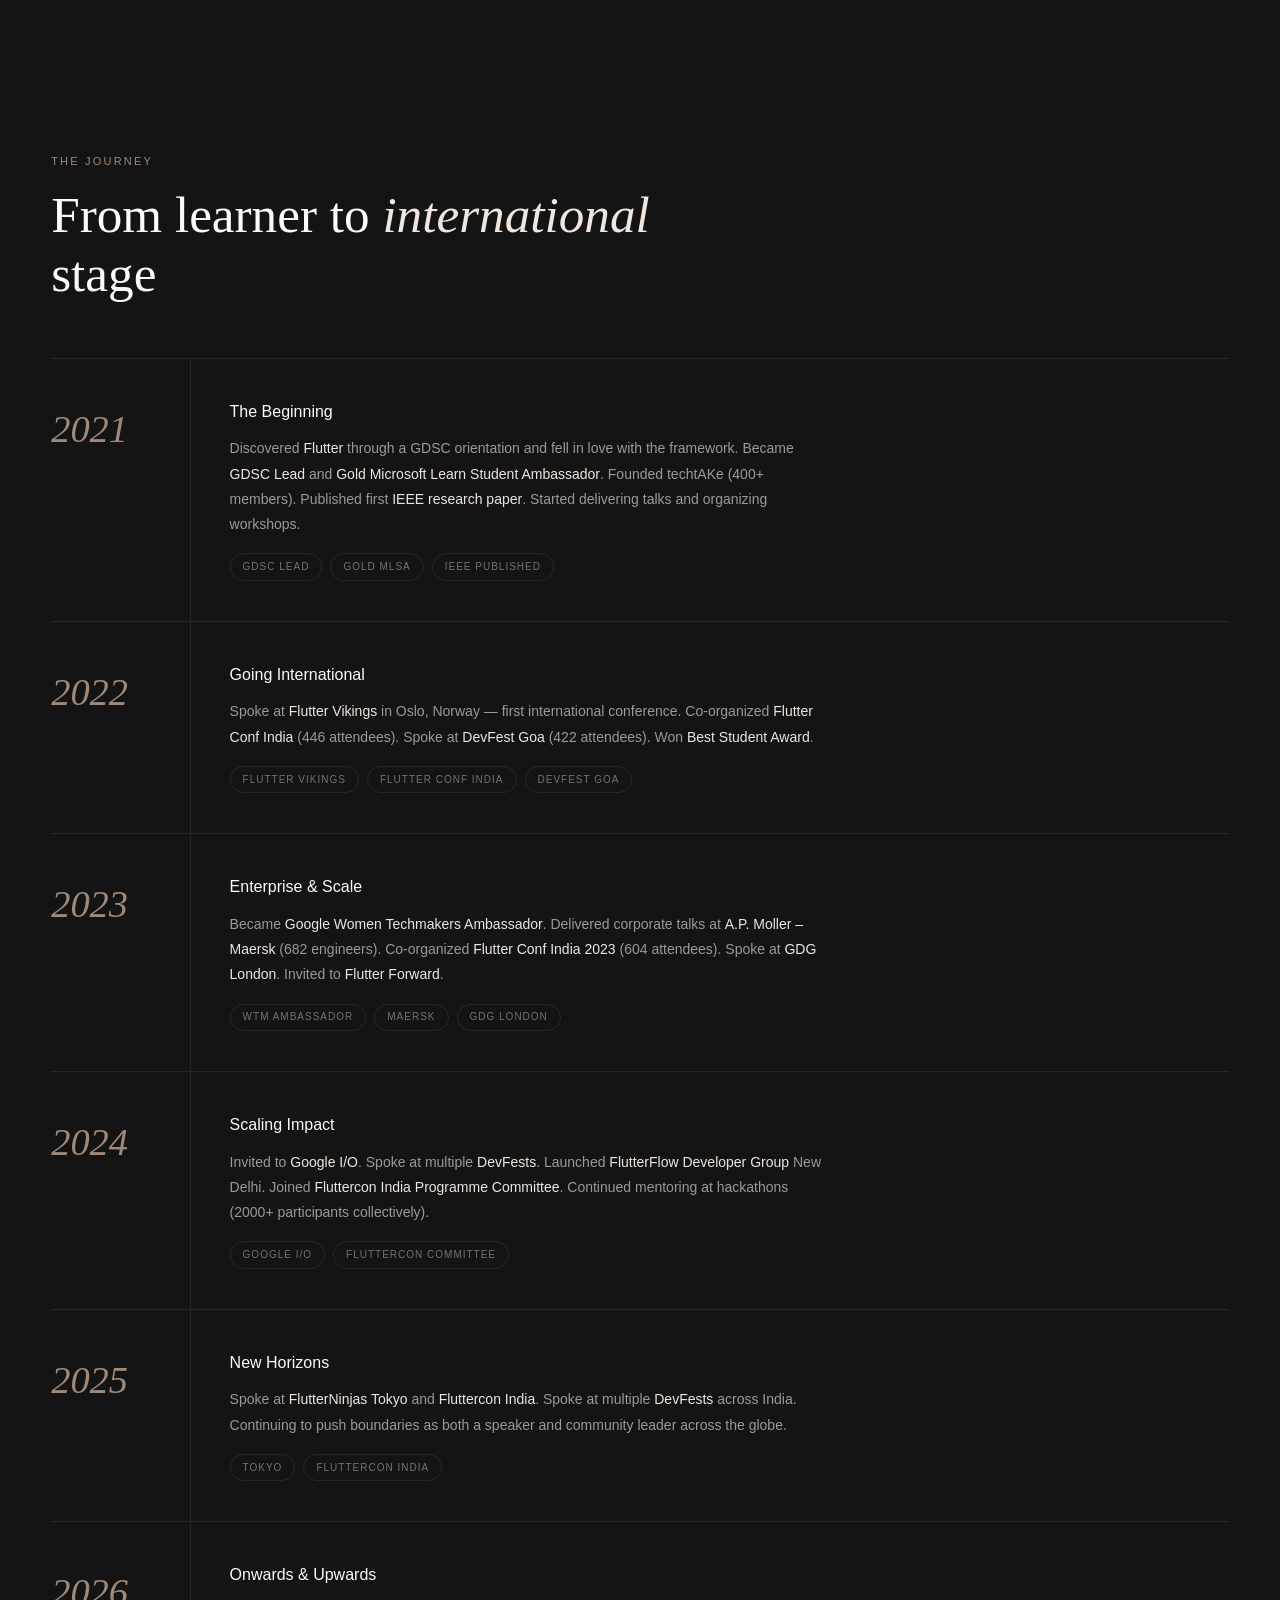
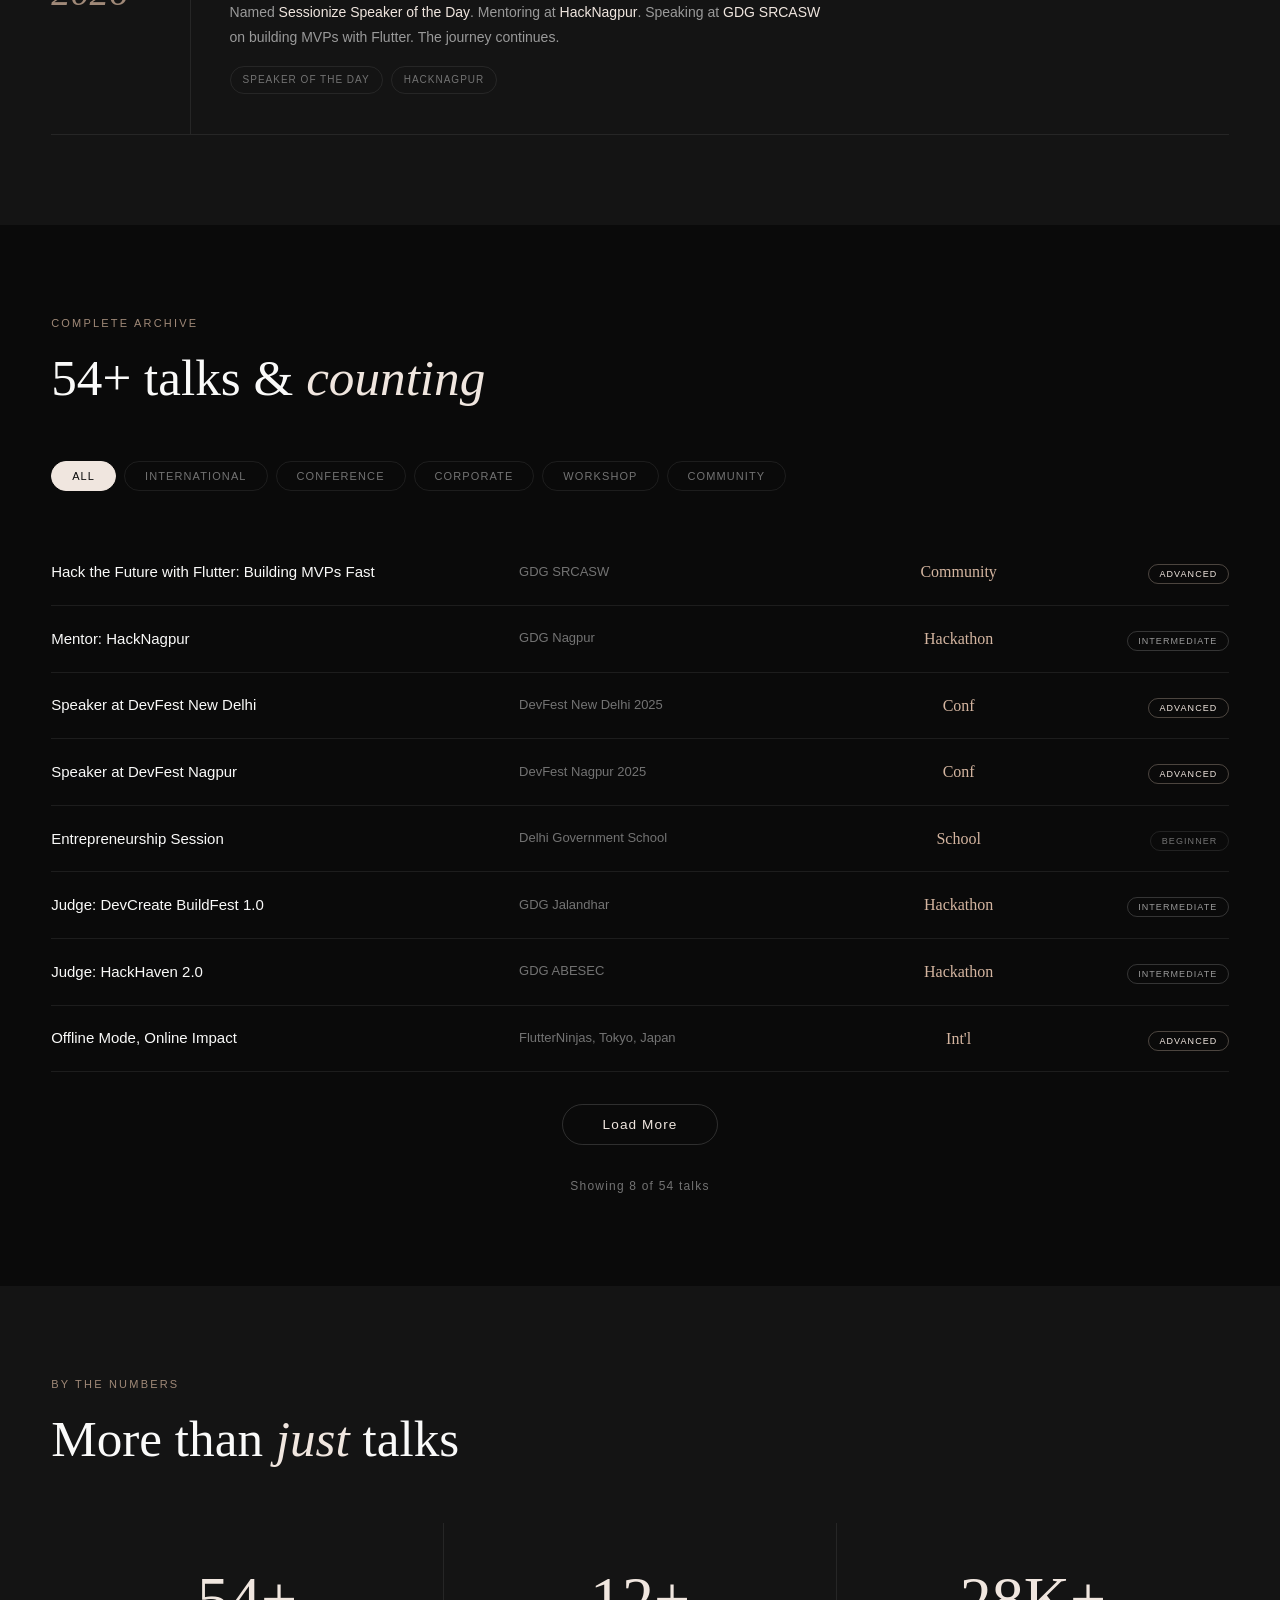
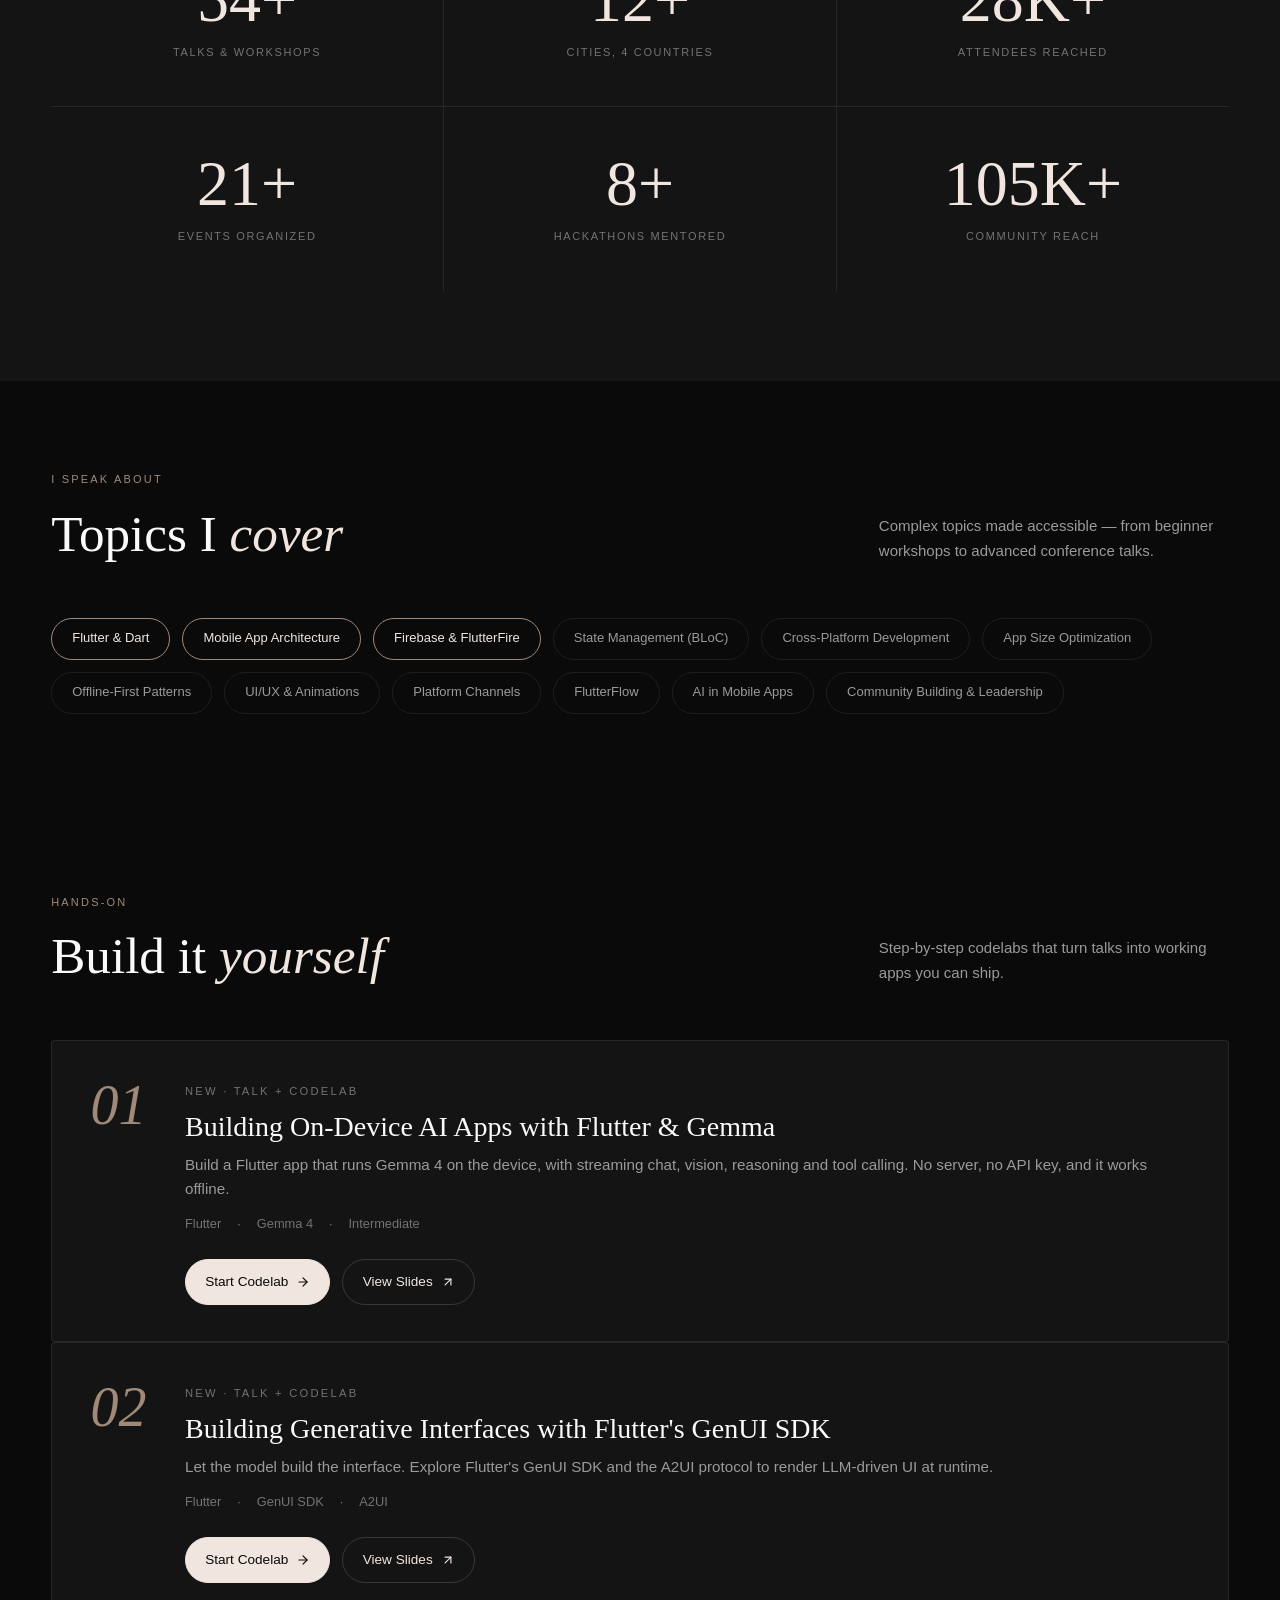
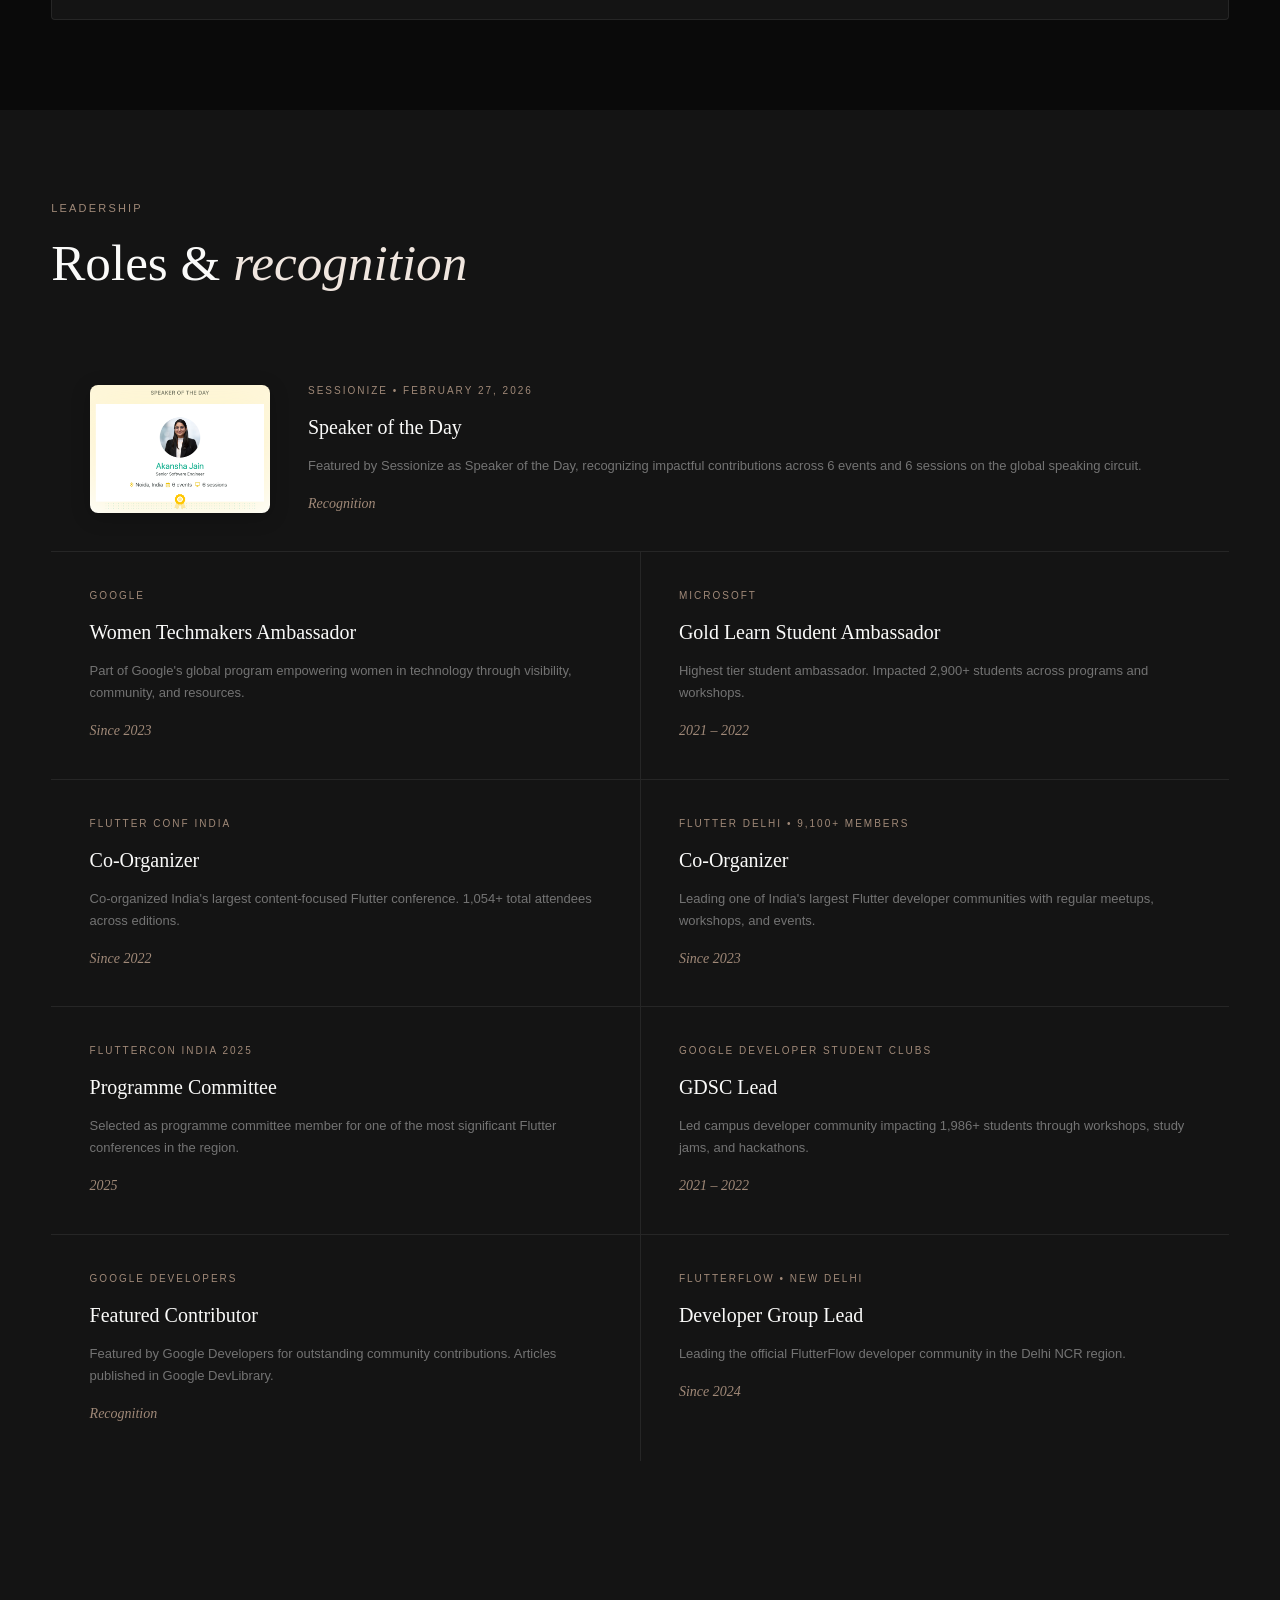
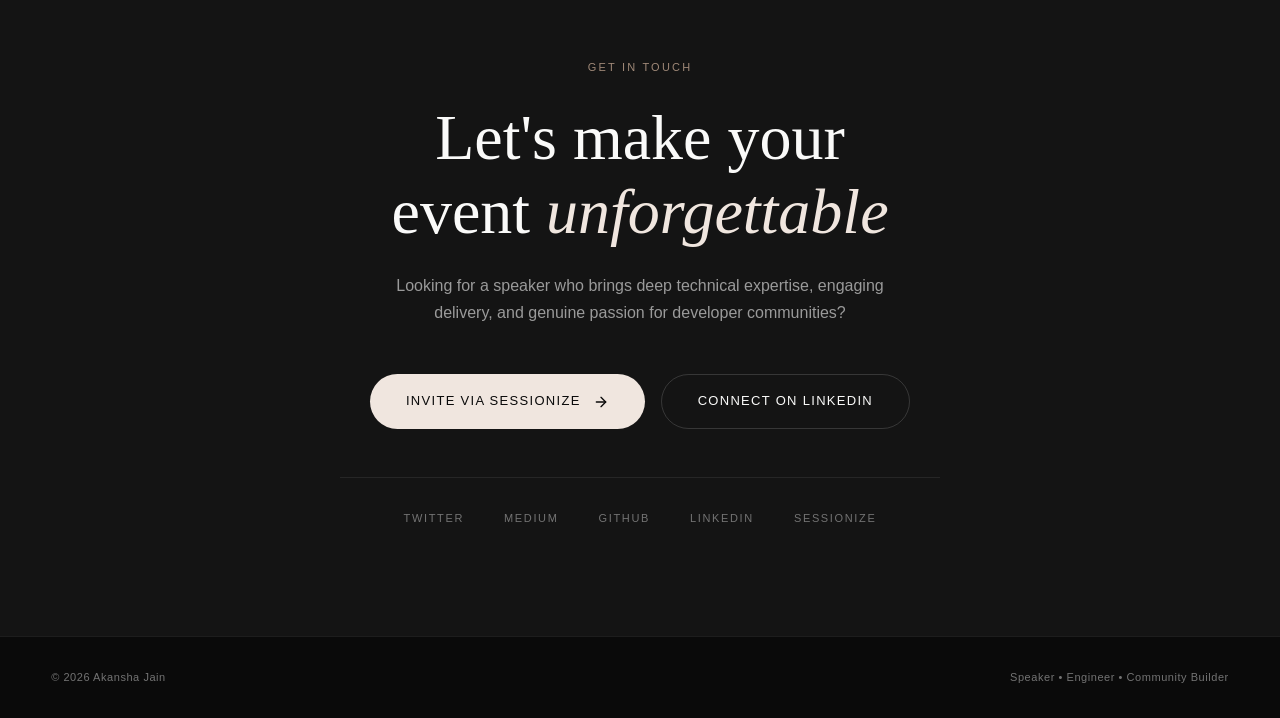
==== commit 7c225331: "On-device AI: new Gemma 4 codelab and slides, keep v1 of both - codelabs/on-device-ai/index.html is " ====
--- a/index.html
+++ b/index.html
@@ -2403,12 +2403,12 @@
                     <div class="codelab-card-num">01</div>
                     <div class="codelab-card-body">
                         <div class="codelab-card-tag">New &middot; Talk + Codelab</div>
-                        <h3 class="codelab-card-title">On-Device AI with Flutter &amp; Gemma</h3>
-                        <div class="codelab-card-desc">Build a multimodal Flutter app that runs Gemma 3n entirely on-device. No server. No bills. No internet.</div>
+                        <h3 class="codelab-card-title">Building On-Device AI Apps with Flutter &amp; Gemma</h3>
+                        <div class="codelab-card-desc">Build a Flutter app that runs Gemma 4 on the device, with streaming chat, vision, reasoning and tool calling. No server, no API key, and it works offline.</div>
                         <div class="codelab-card-meta">
                             <span>Flutter</span>
                             <span>&middot;</span>
-                            <span>Gemma 3n</span>
+                            <span>Gemma 4</span>
                             <span>&middot;</span>
                             <span>Intermediate</span>
                         </div>
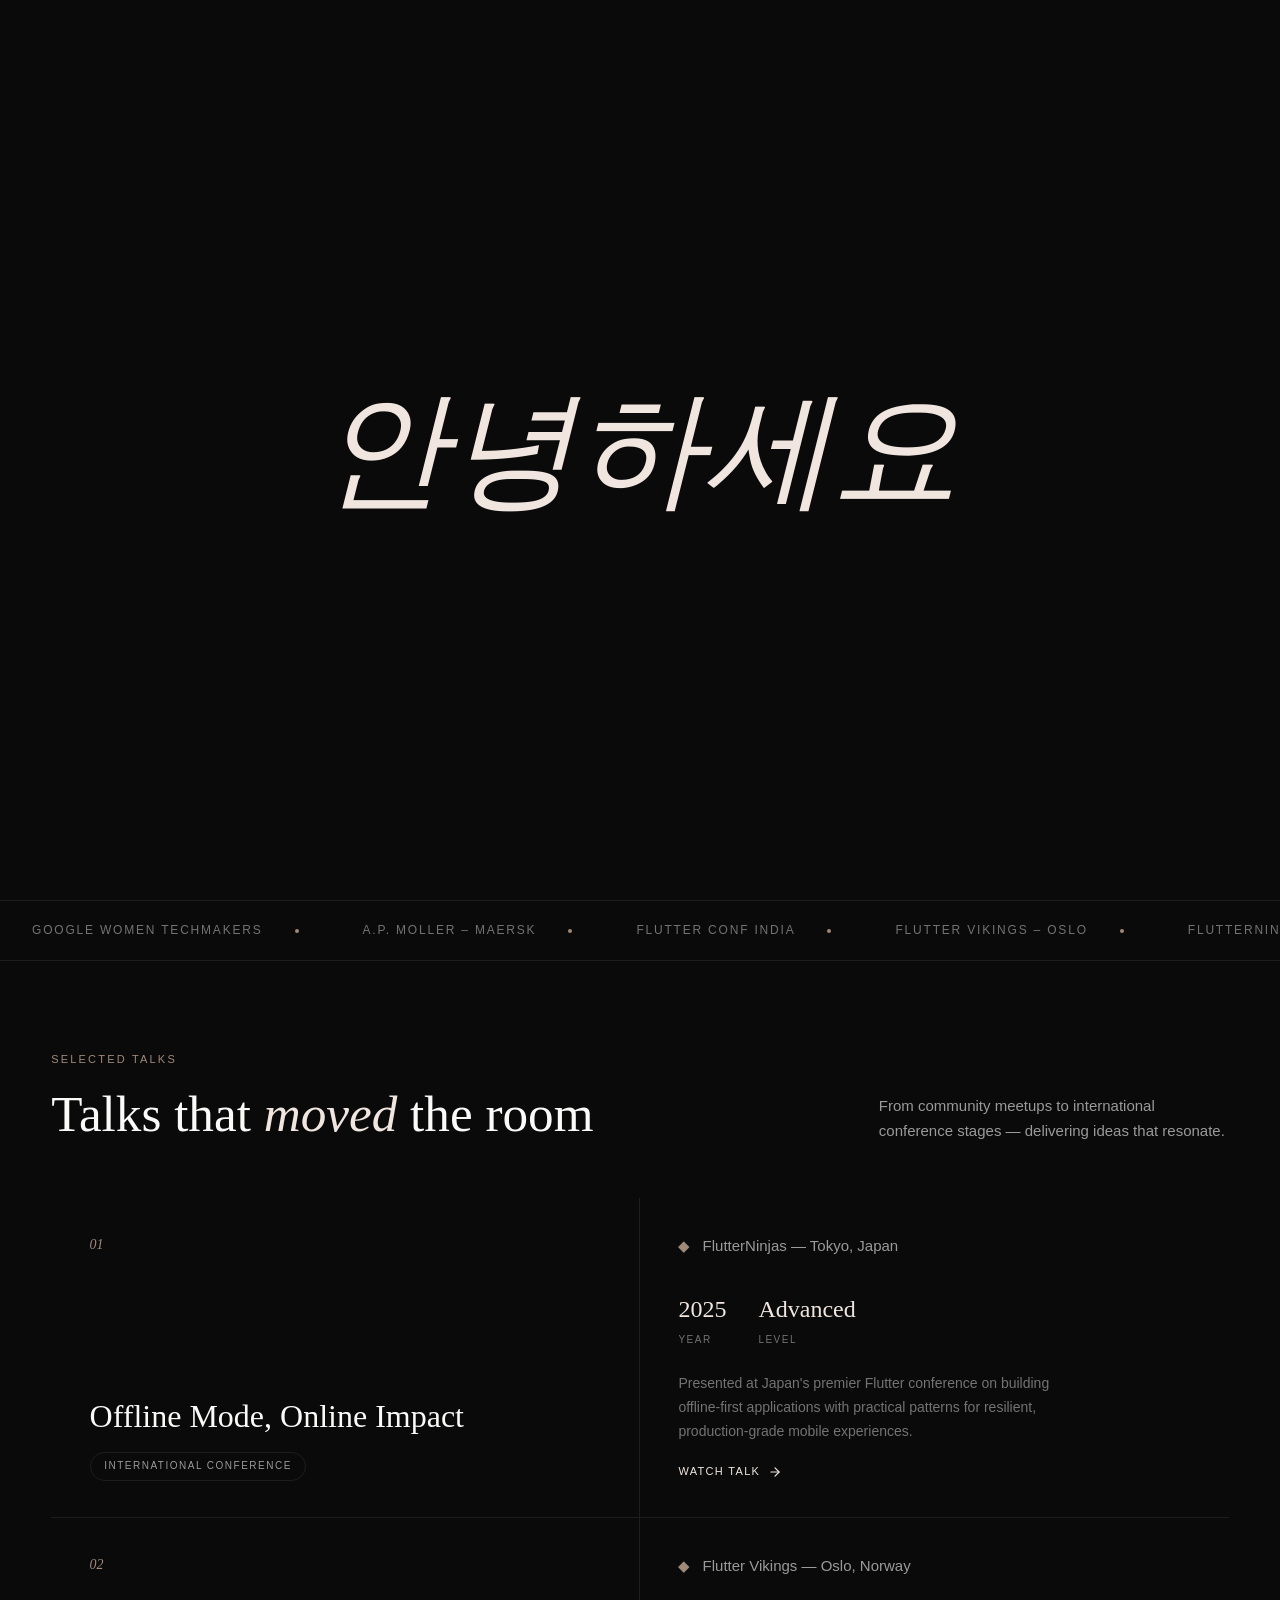
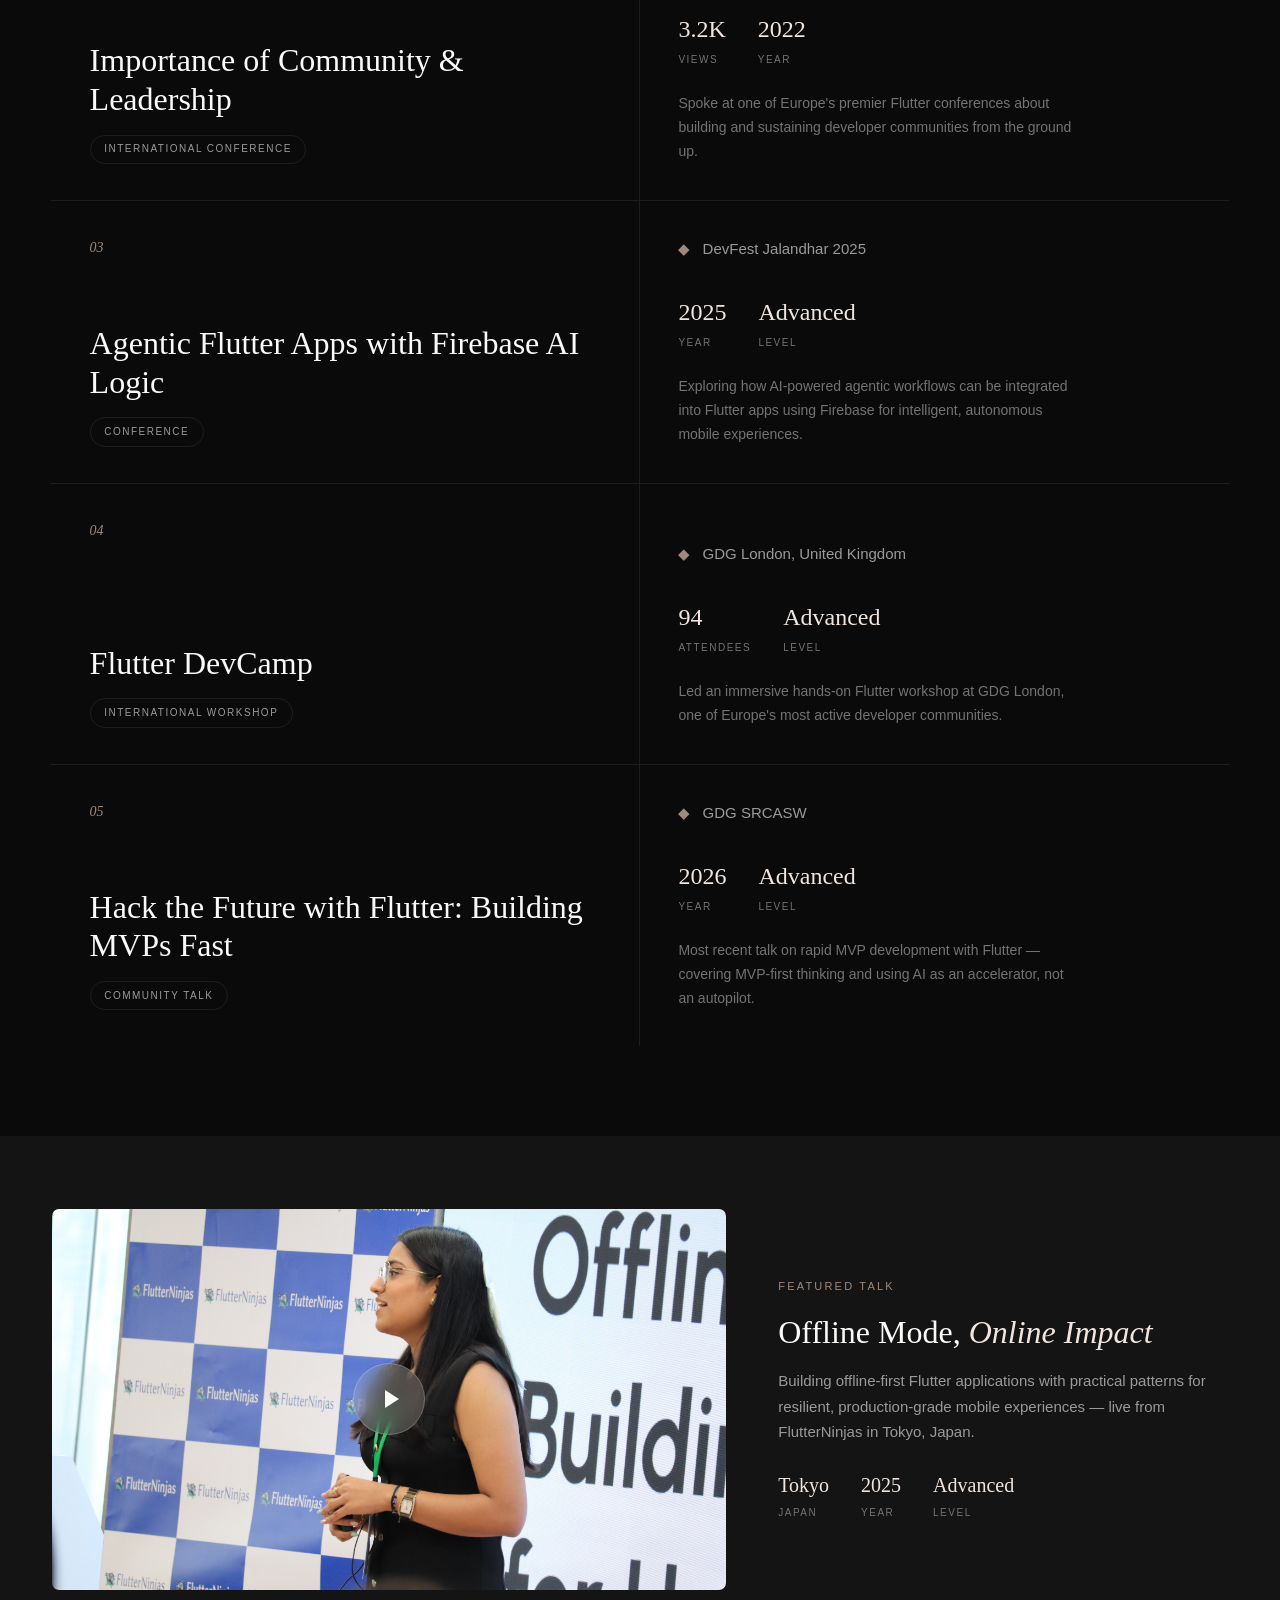
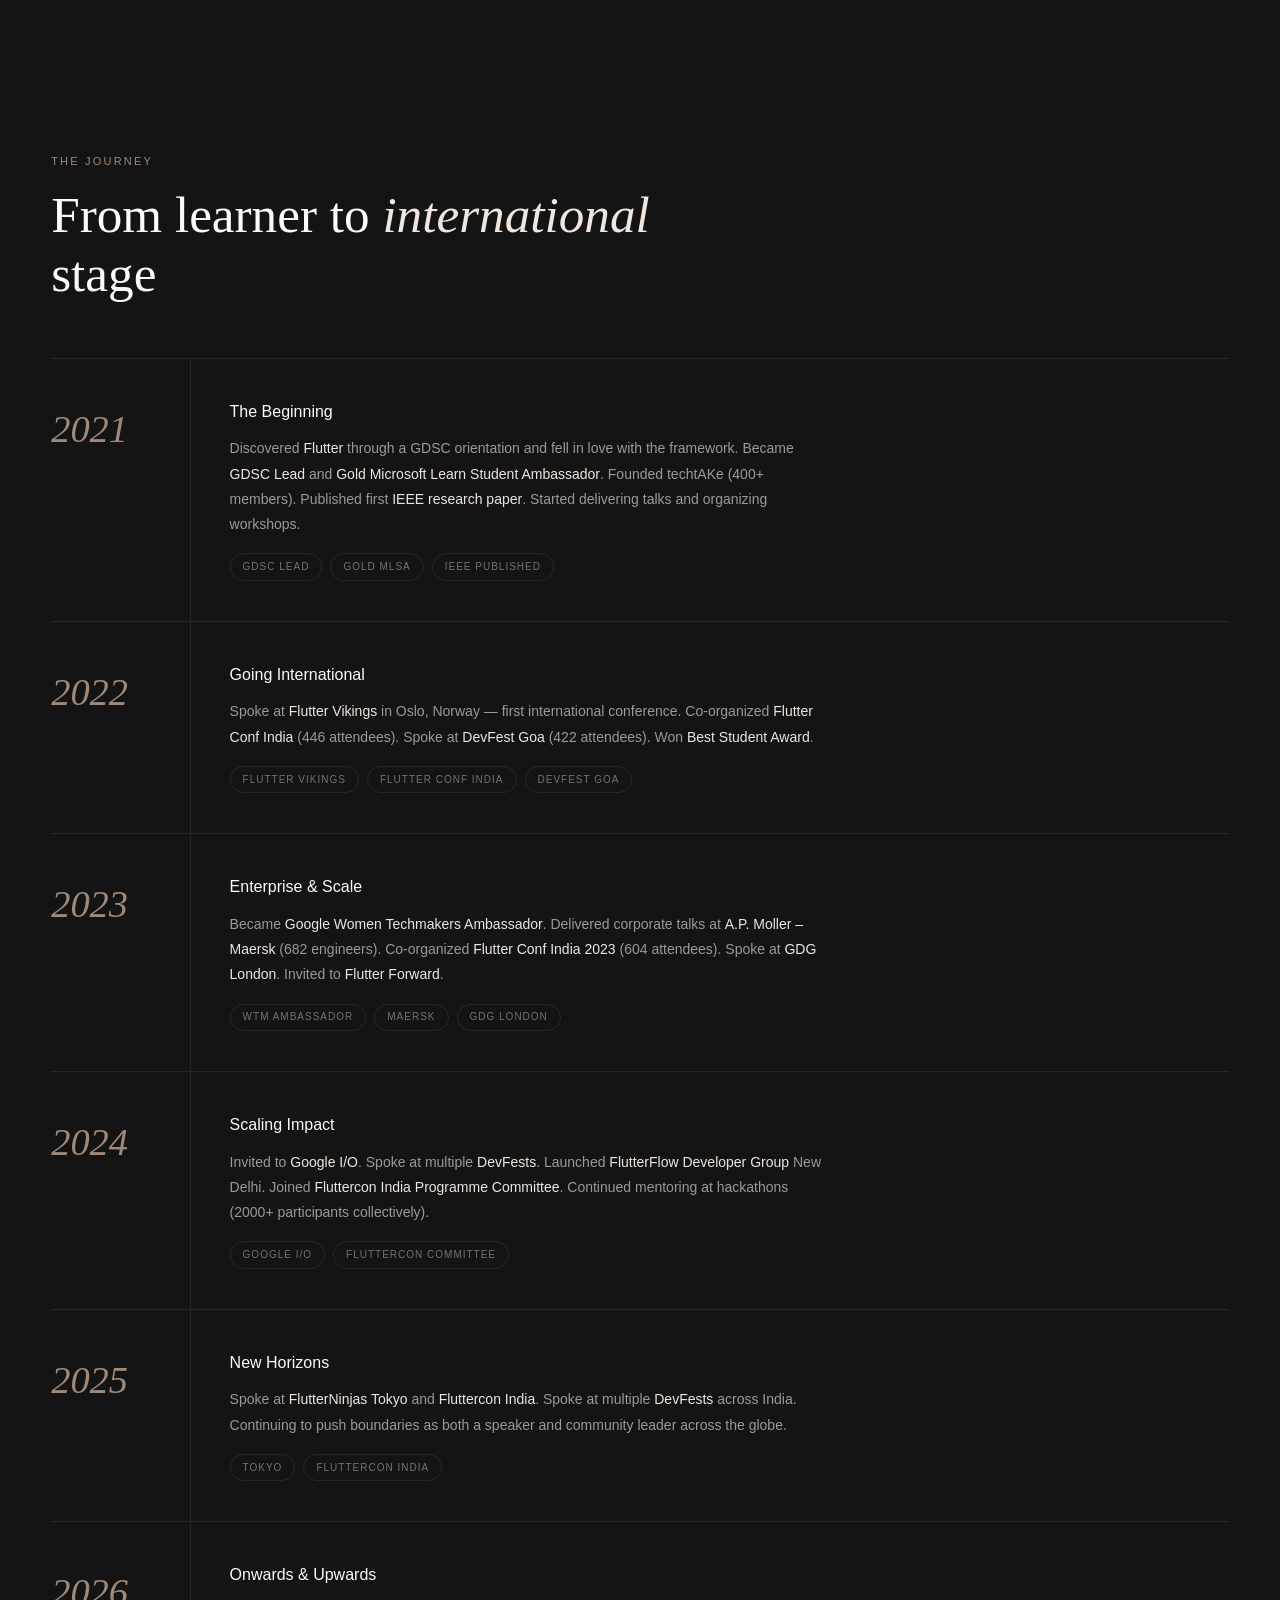
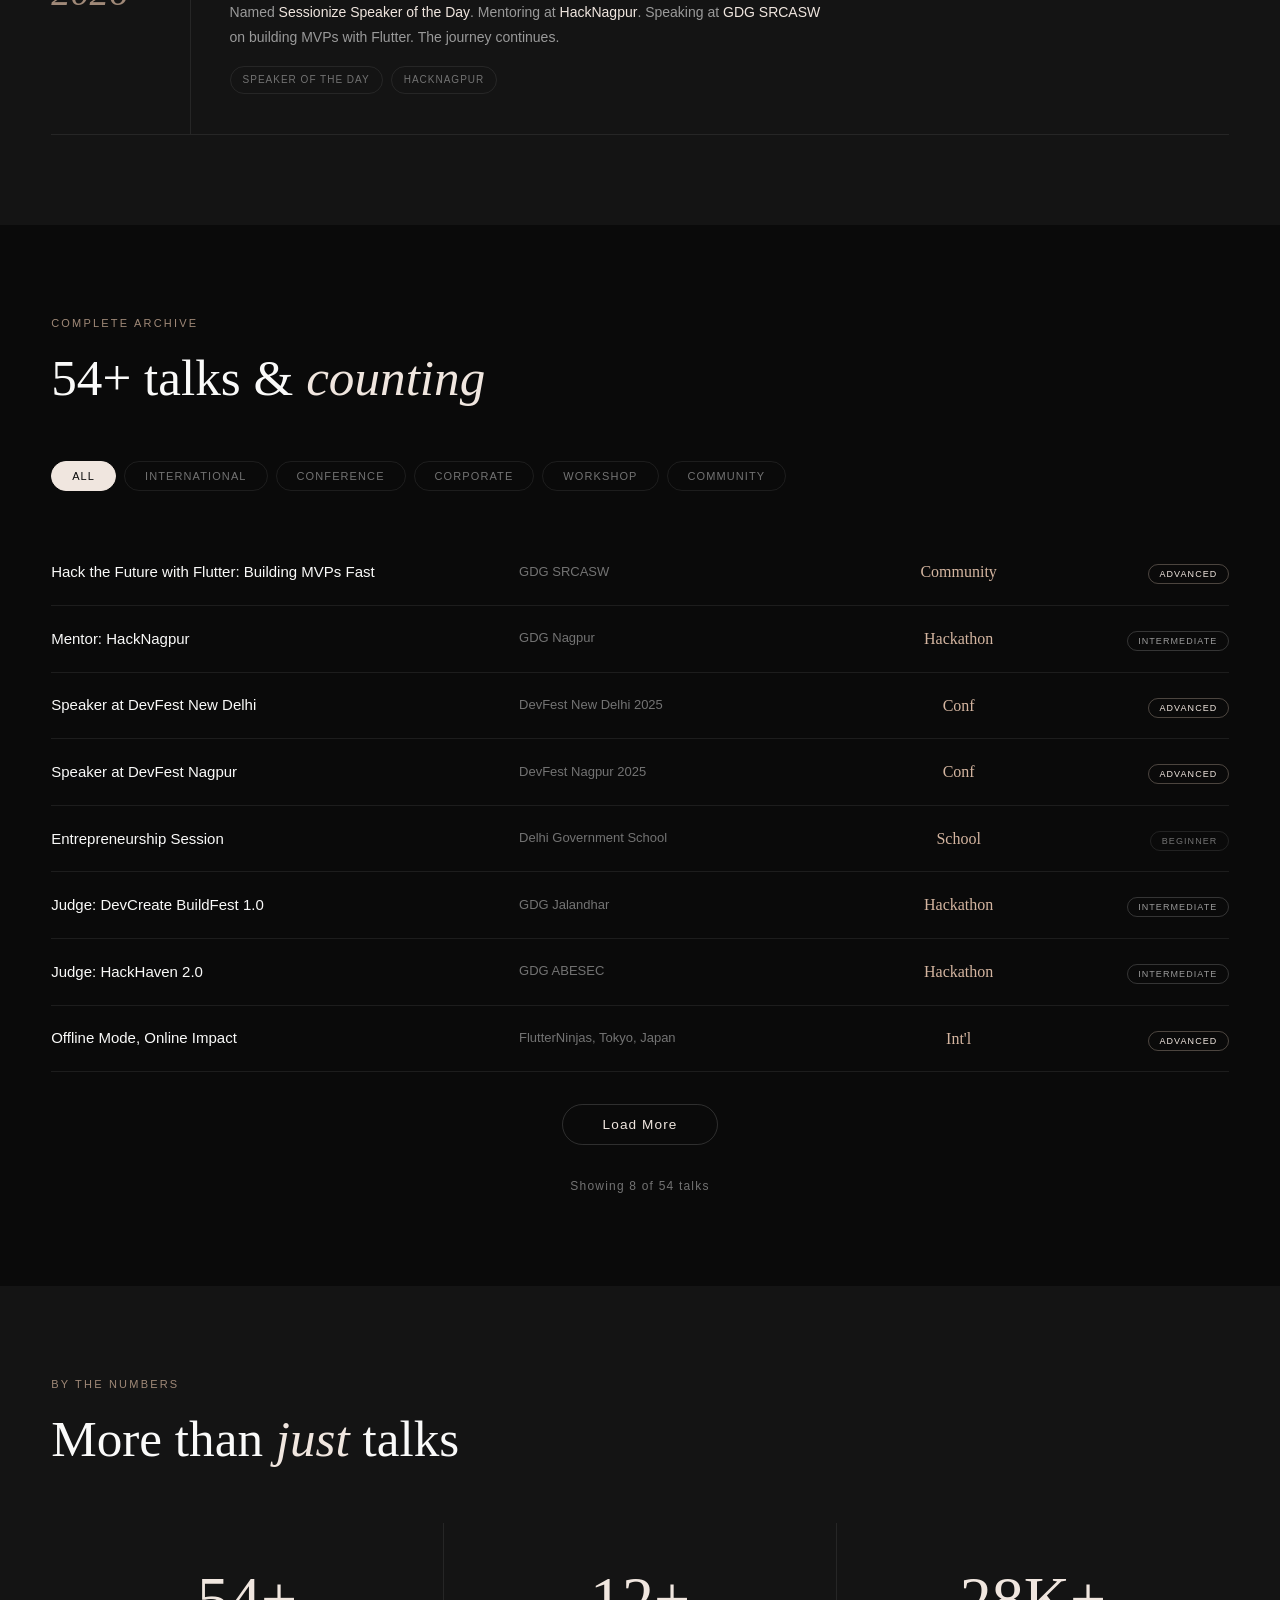
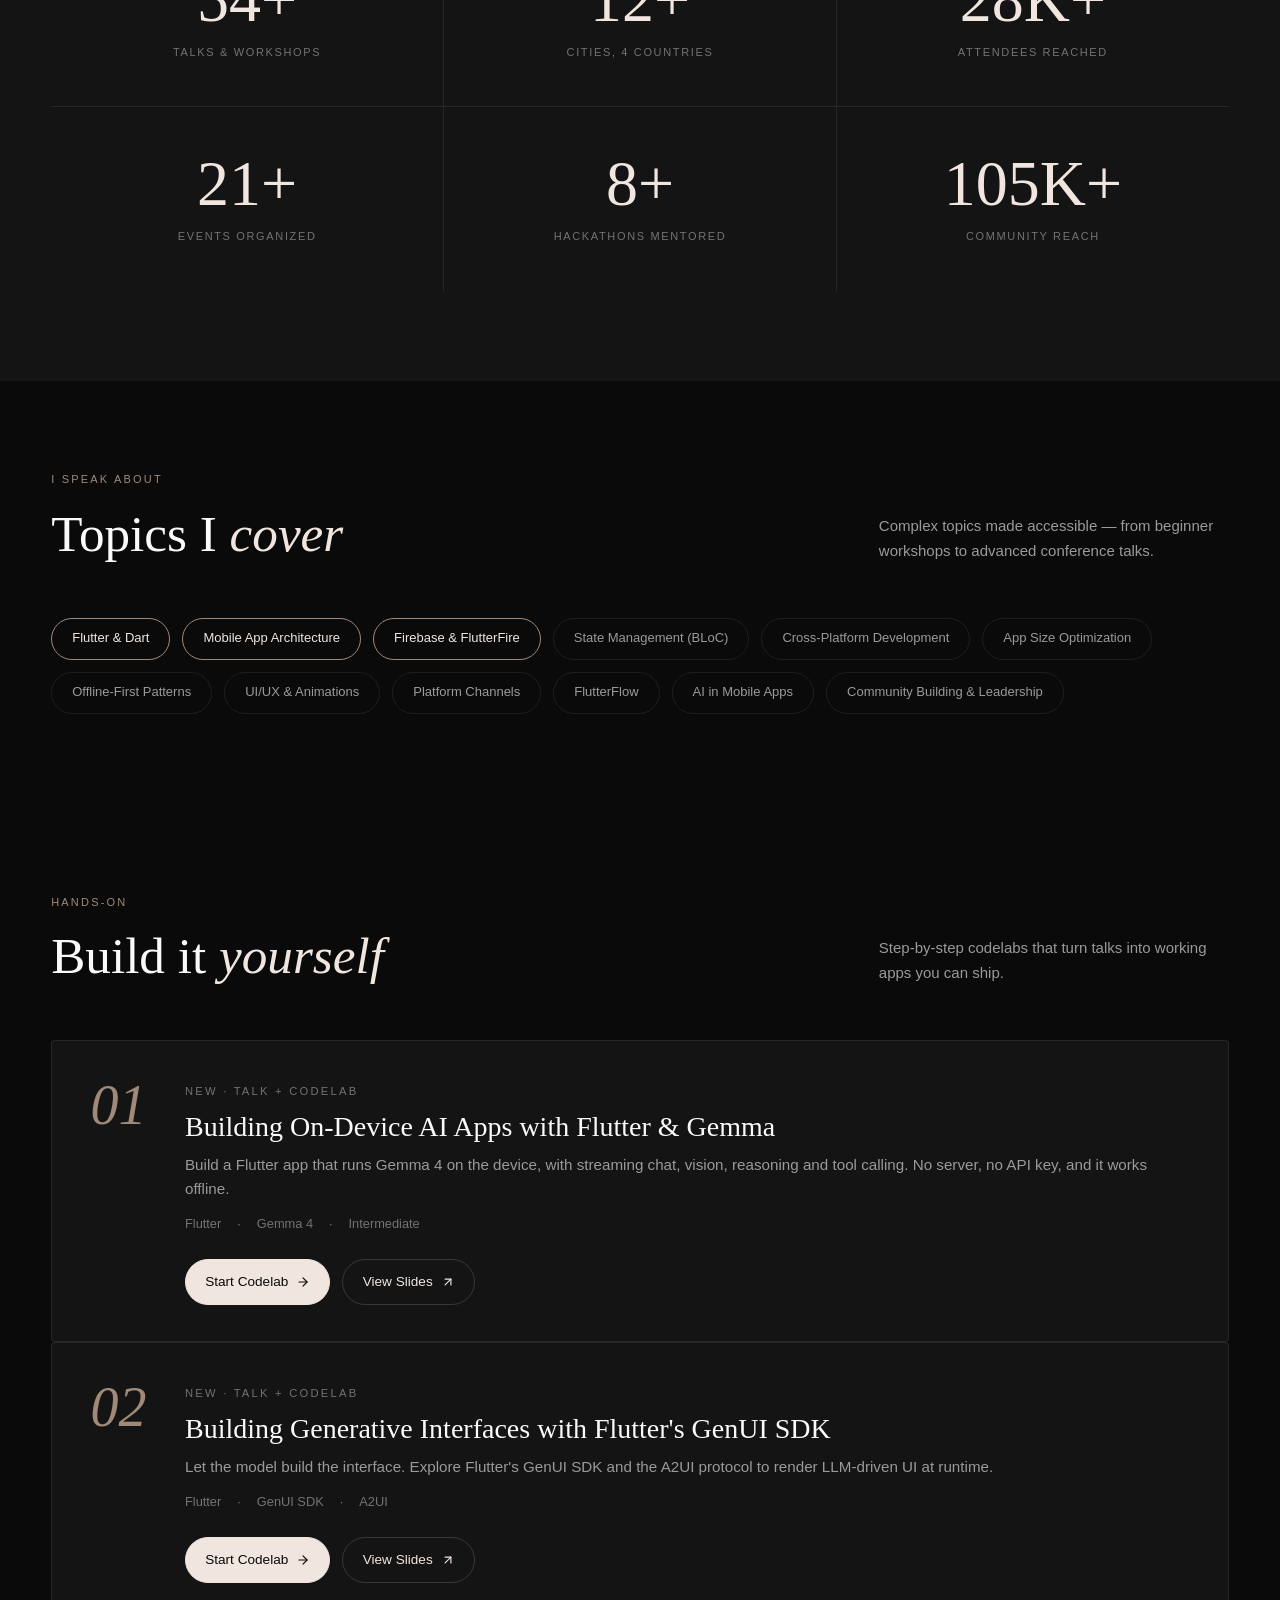
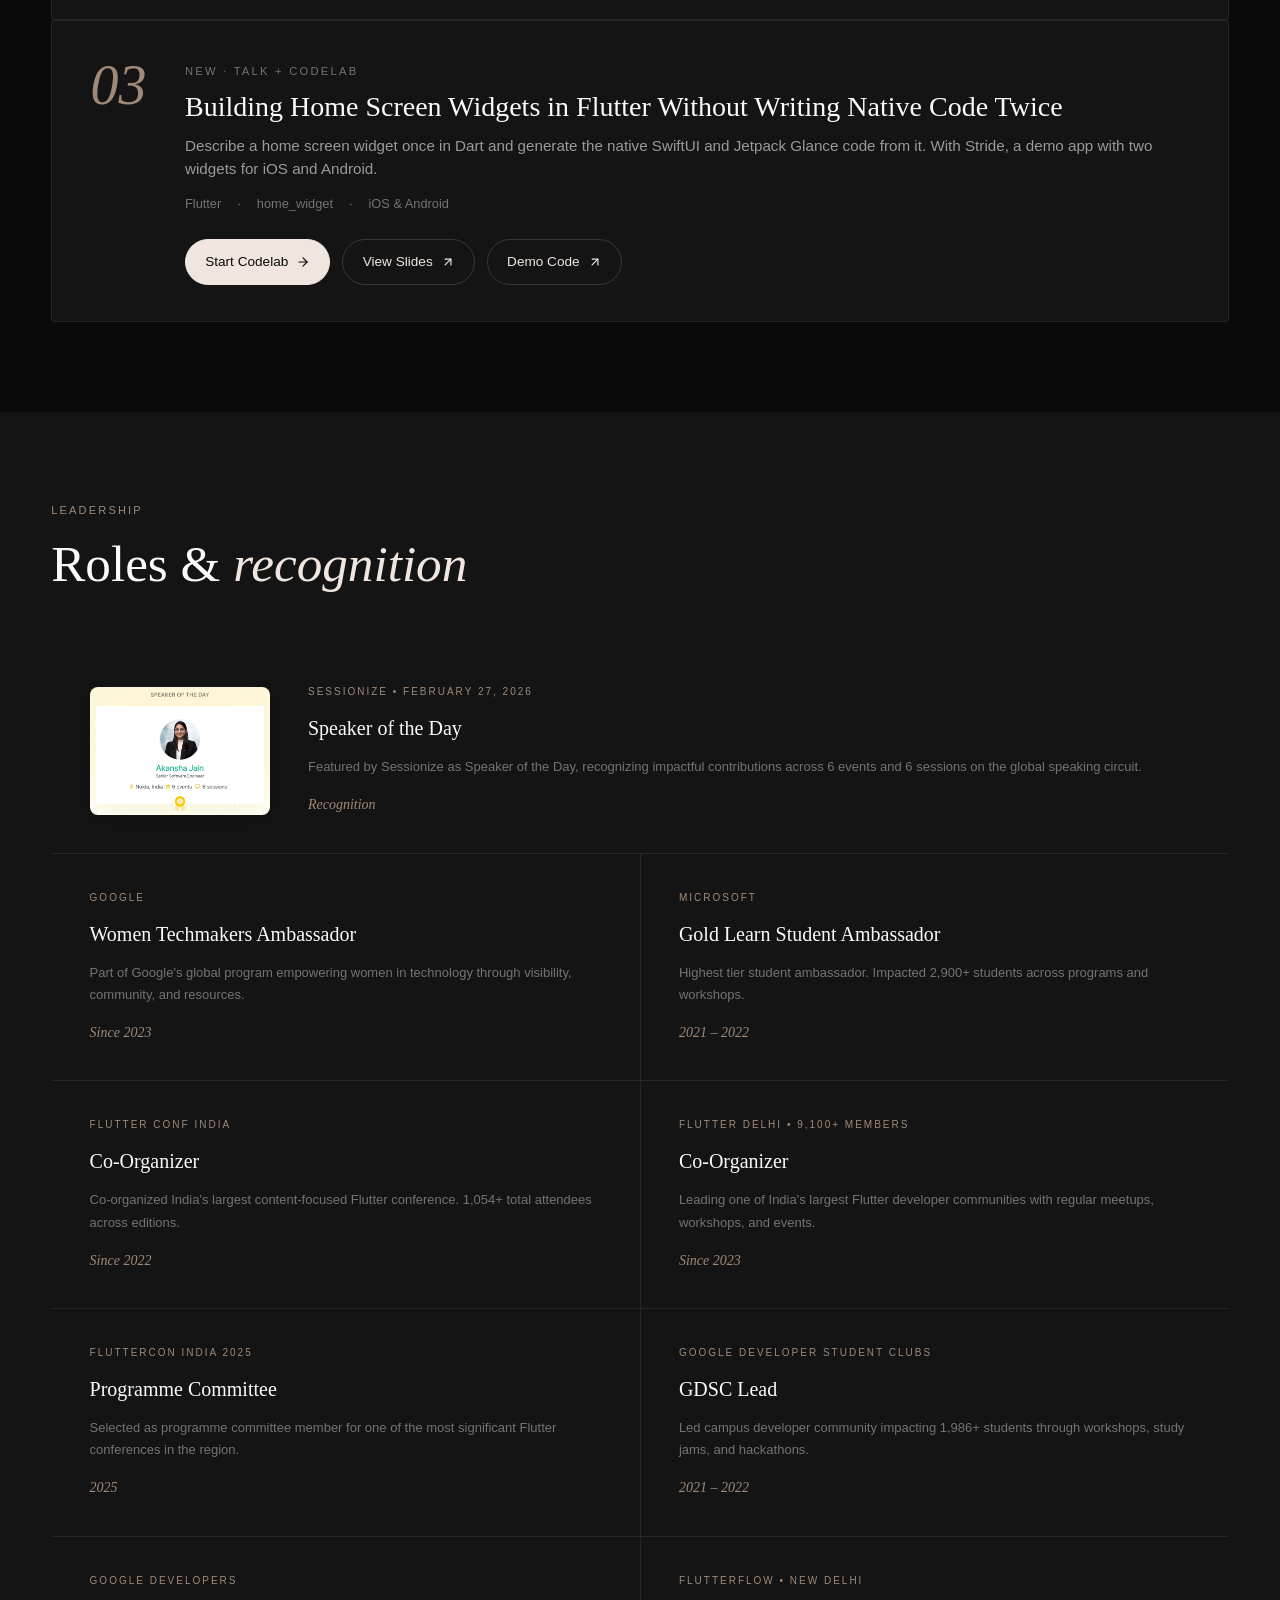
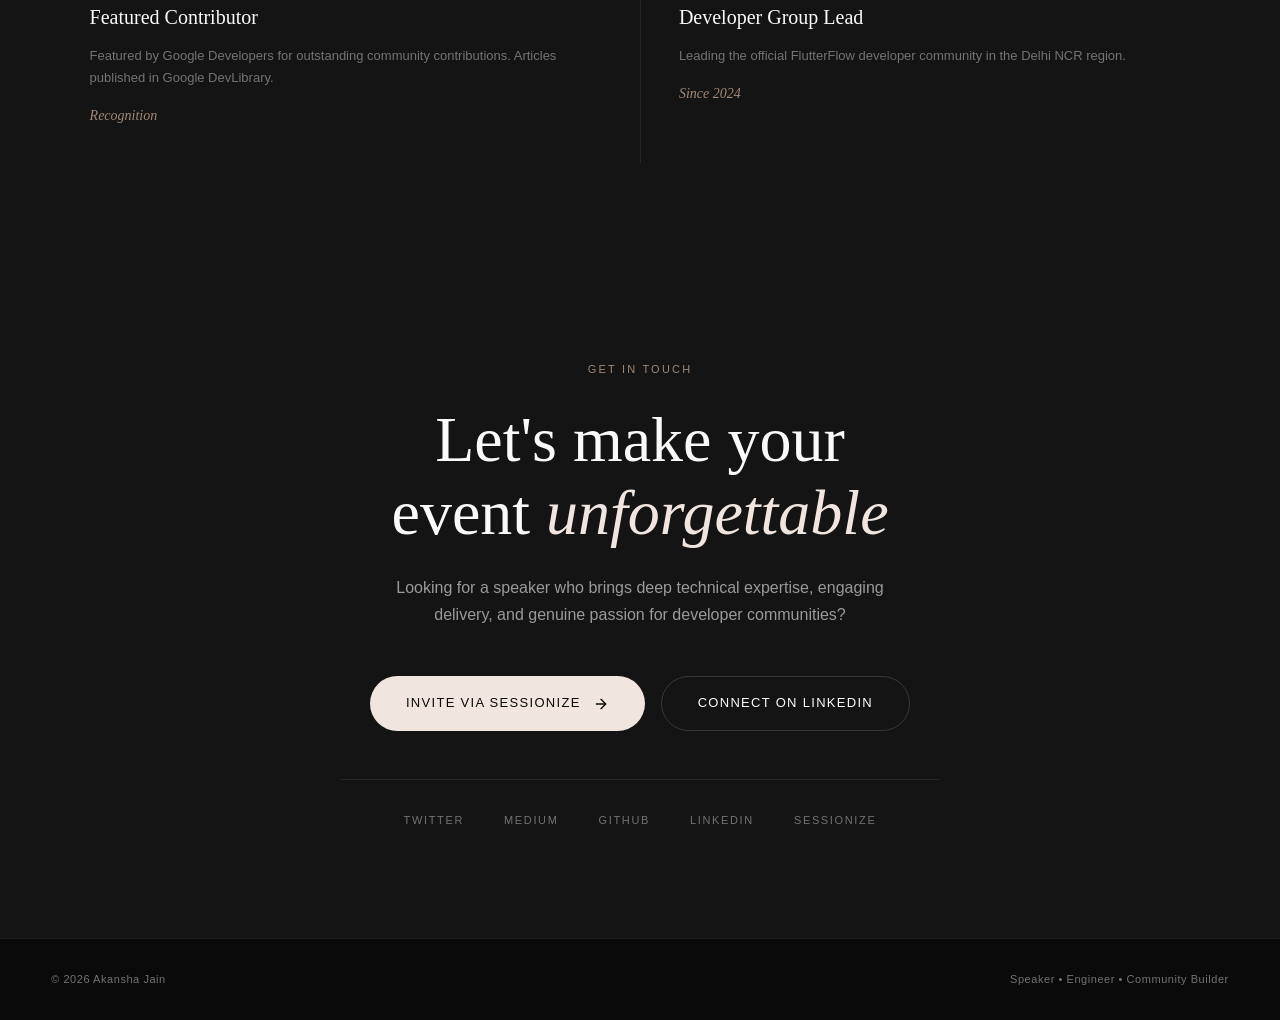
==== commit 890f4e76: "Add the home screen widgets talk and slides" ====
--- a/index.html
+++ b/index.html
@@ -2446,6 +2446,37 @@
                             </a>
                             <a href="talks/genui/" target="_blank" rel="noopener noreferrer" class="codelab-action">
                                 View Slides
+                                <svg viewBox="0 0 24 24" fill="none" stroke="currentColor" stroke-width="2" stroke-linecap="round" stroke-linejoin="round"><path d="M7 17L17 7"/><polyline points="7 7 17 7 17 17"/></svg>
+                            </a>
+                        </div>
+                    </div>
+                </div>
+            </div>
+            <div class="reveal">
+                <div class="codelab-card">
+                    <div class="codelab-card-num">03</div>
+                    <div class="codelab-card-body">
+                        <div class="codelab-card-tag">New &middot; Talk + Codelab</div>
+                        <h3 class="codelab-card-title">Building Home Screen Widgets in Flutter Without Writing Native Code Twice</h3>
+                        <div class="codelab-card-desc">Describe a home screen widget once in Dart and generate the native SwiftUI and Jetpack Glance code from it. With Stride, a demo app with two widgets for iOS and Android.</div>
+                        <div class="codelab-card-meta">
+                            <span>Flutter</span>
+                            <span>&middot;</span>
+                            <span>home_widget</span>
+                            <span>&middot;</span>
+                            <span>iOS &amp; Android</span>
+                        </div>
+                        <div class="codelab-card-actions">
+                            <a href="https://abausg.github.io/workshop_home_widget_in_dart" target="_blank" rel="noopener noreferrer" class="codelab-action primary">
+                                Start Codelab
+                                <svg viewBox="0 0 24 24" fill="none" stroke="currentColor" stroke-width="2" stroke-linecap="round" stroke-linejoin="round"><line x1="5" y1="12" x2="19" y2="12"/><polyline points="12 5 19 12 12 19"/></svg>
+                            </a>
+                            <a href="talks/home-screen-widgets/" target="_blank" rel="noopener noreferrer" class="codelab-action">
+                                View Slides
+                                <svg viewBox="0 0 24 24" fill="none" stroke="currentColor" stroke-width="2" stroke-linecap="round" stroke-linejoin="round"><path d="M7 17L17 7"/><polyline points="7 7 17 7 17 17"/></svg>
+                            </a>
+                            <a href="https://github.com/jakansha2001/flutter-home-screen-widgets" target="_blank" rel="noopener noreferrer" class="codelab-action">
+                                Demo Code
                                 <svg viewBox="0 0 24 24" fill="none" stroke="currentColor" stroke-width="2" stroke-linecap="round" stroke-linejoin="round"><path d="M7 17L17 7"/><polyline points="7 7 17 7 17 17"/></svg>
                             </a>
                         </div>
